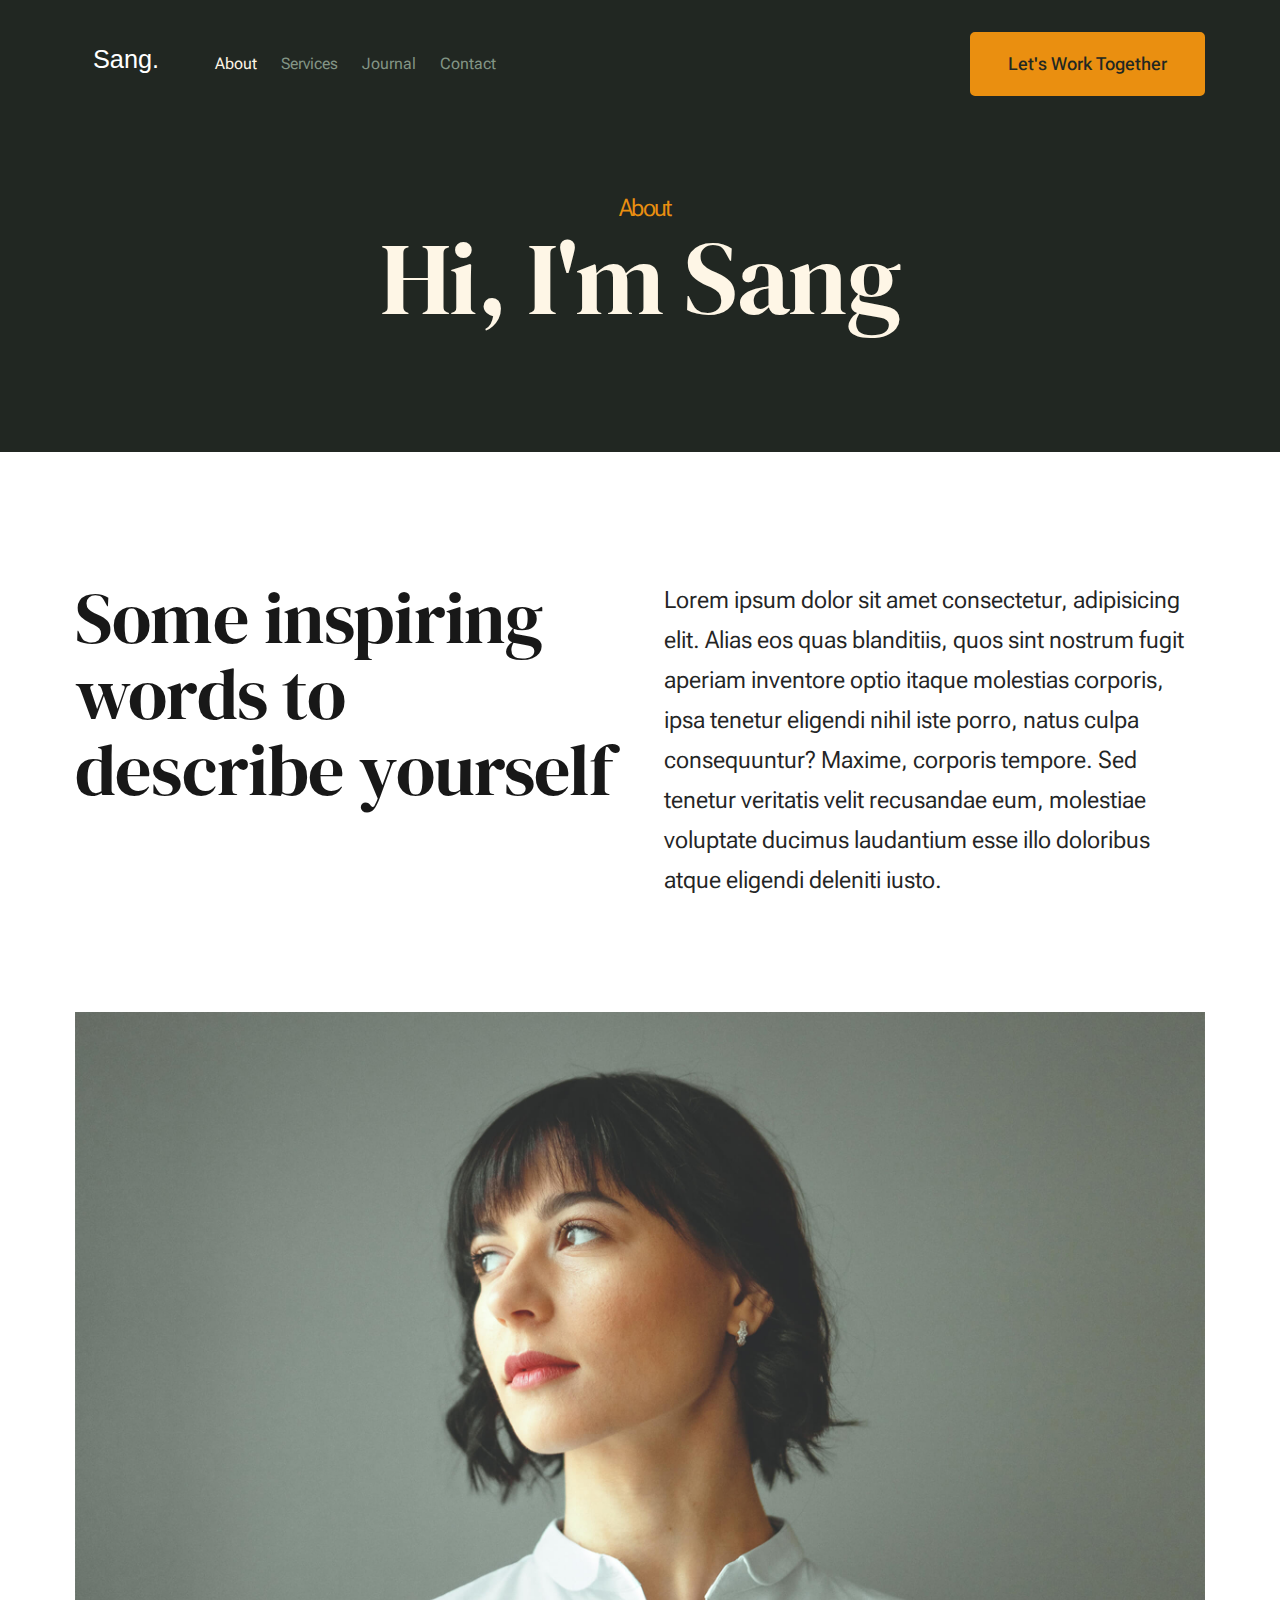
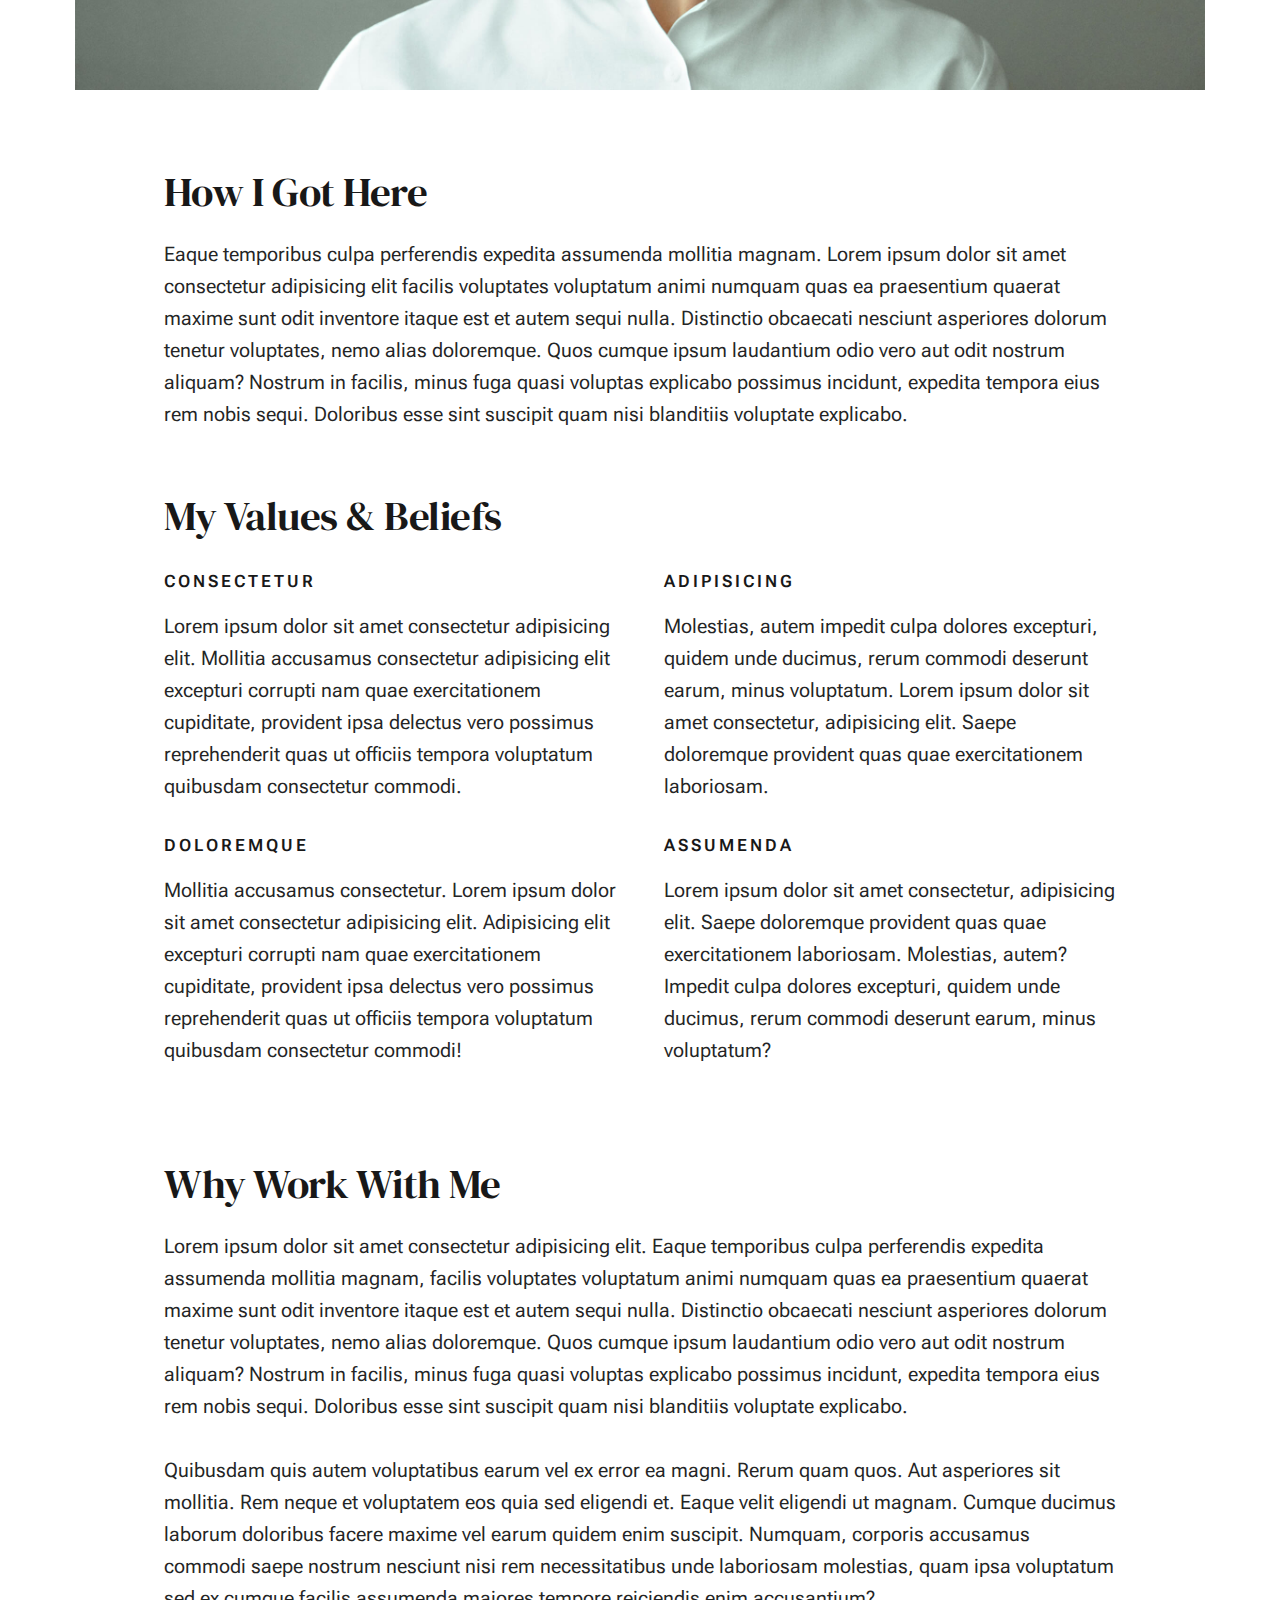
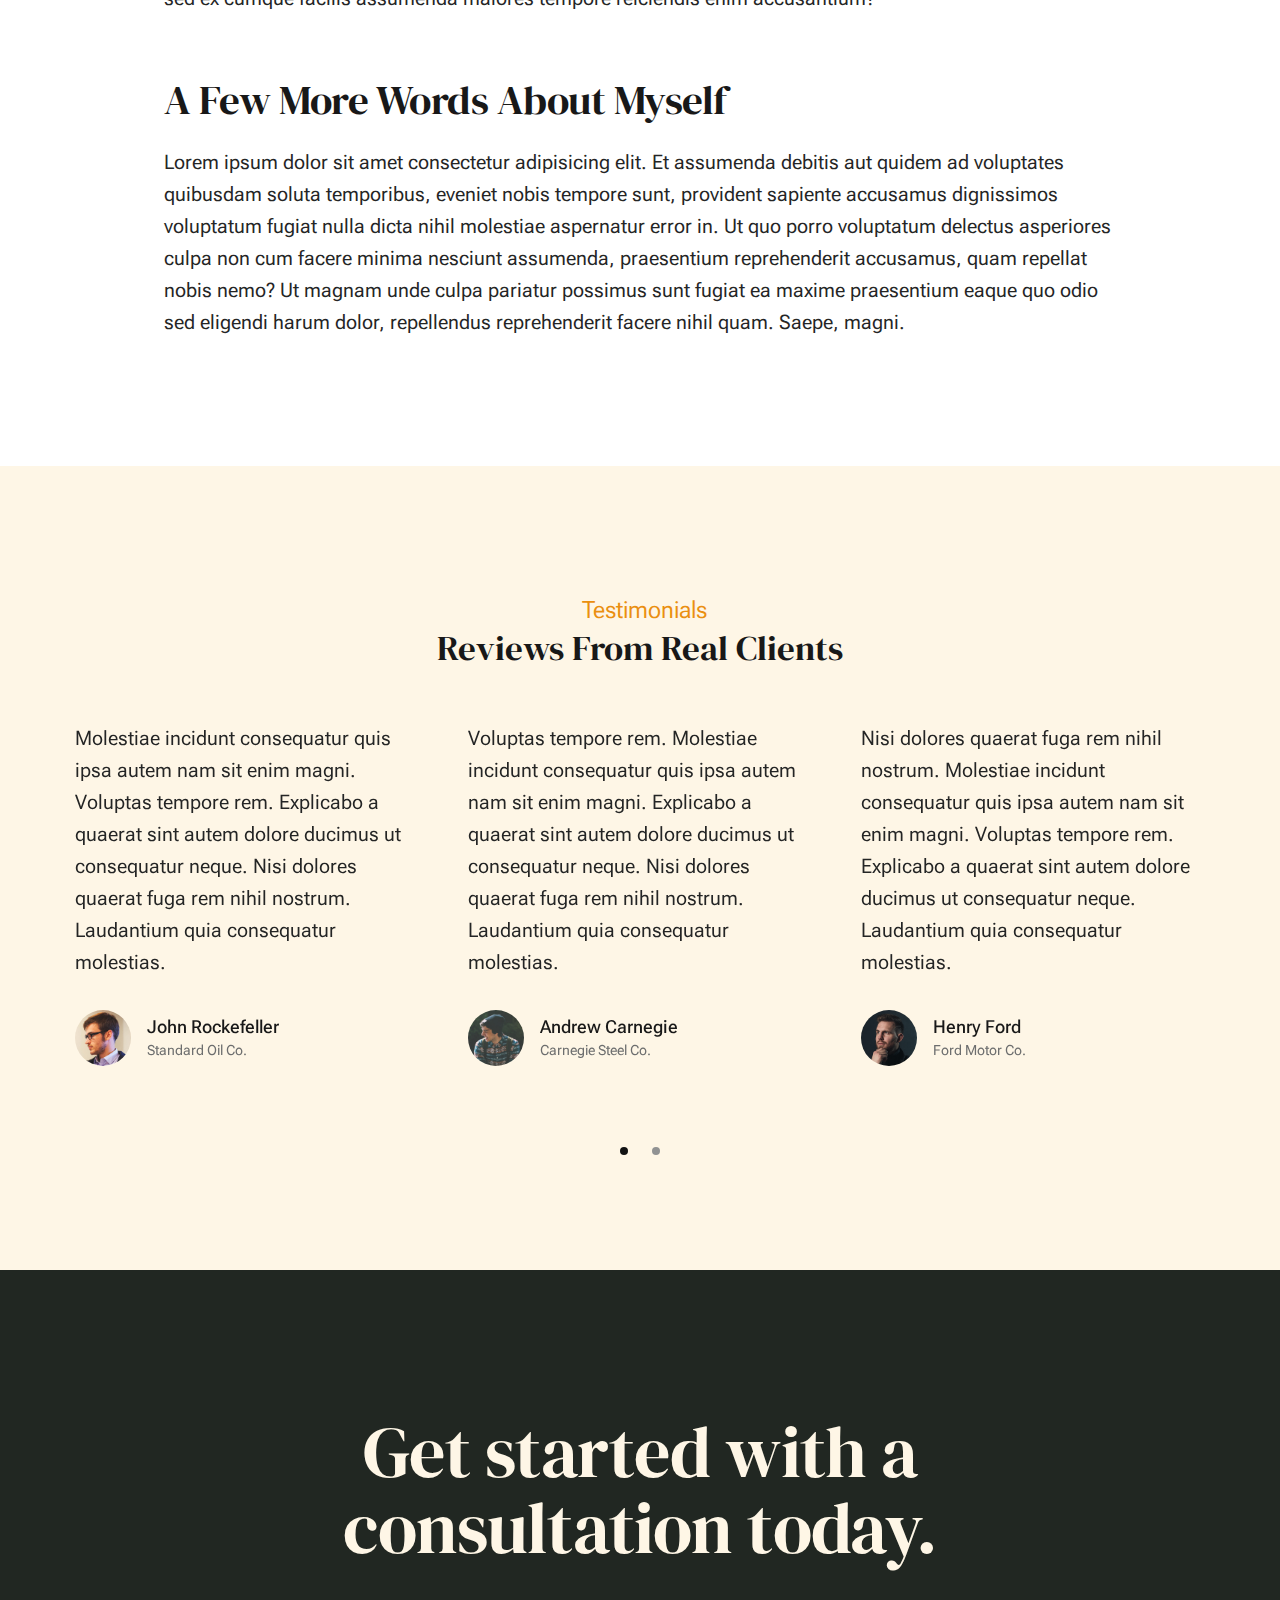
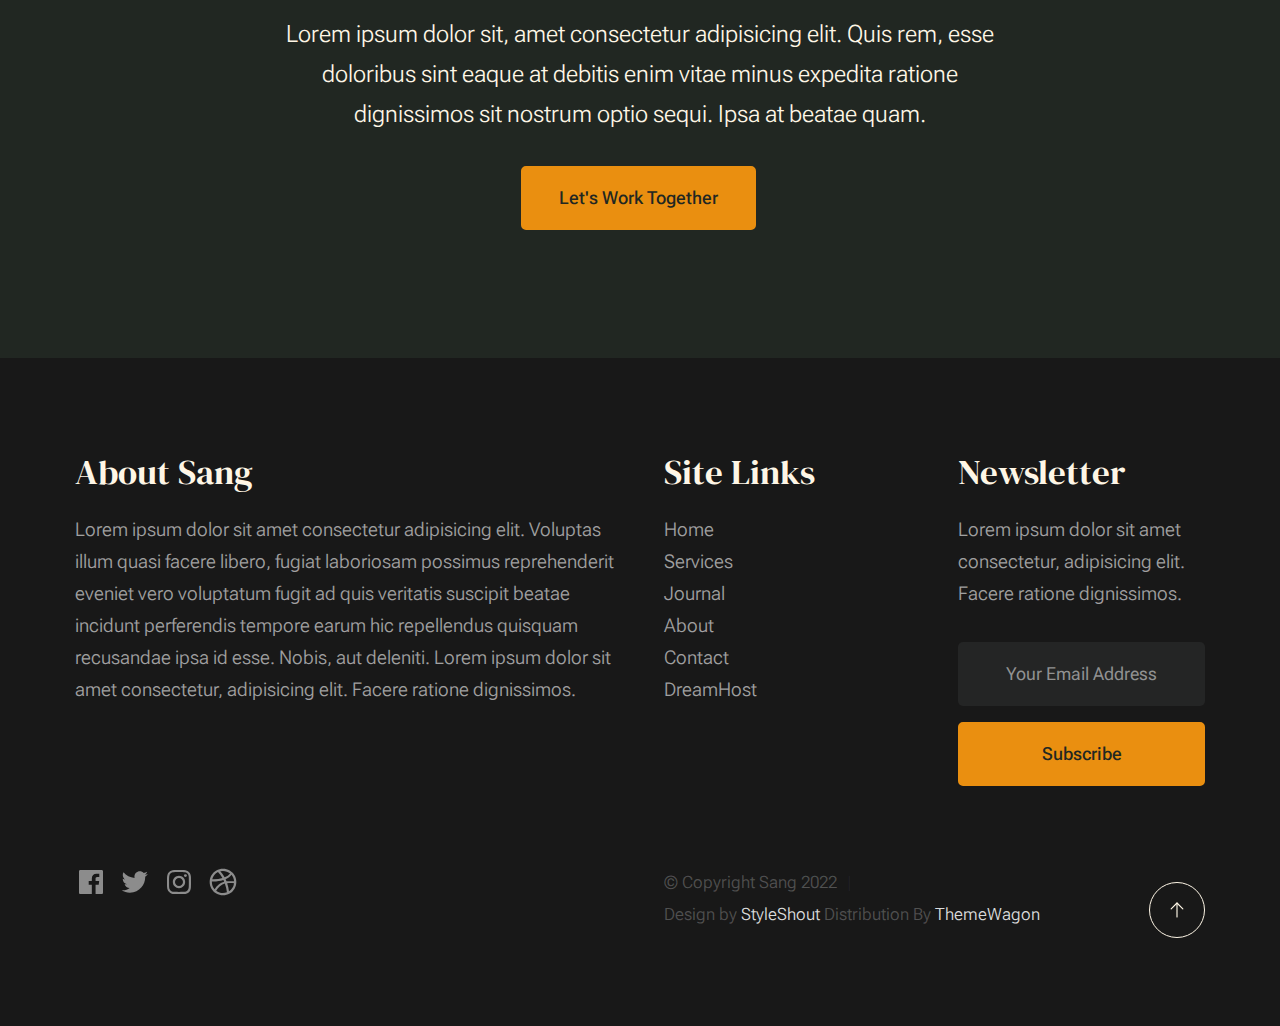
==== about.html @ 1070740a "Initial Commit for the contents" ====
<!DOCTYPE html>
<html lang="en" class="no-js" >
<head>

    <!--- basic page needs
    ================================================== -->
    <meta charset="utf-8">
    <meta name="viewport" content="width=device-width, initial-scale=1">
    <title>About - Sang</title>

    <script>
        document.documentElement.classList.remove('no-js');
        document.documentElement.classList.add('js');
    </script>

    <!-- CSS
    ================================================== -->
    <link rel="stylesheet" href="css/vendor.css">
    <link rel="stylesheet" href="css/styles.css">

    <!-- favicons
    ================================================== -->
    <link rel="apple-touch-icon" sizes="180x180" href="apple-touch-icon.png">
    <link rel="icon" type="image/png" sizes="32x32" href="favicon-32x32.png">
    <link rel="icon" type="image/png" sizes="16x16" href="favicon-16x16.png">
    <link rel="manifest" href="site.webmanifest">

</head>


<body id="top">


    <!-- preloader
    ================================================== -->
    <div id="preloader">
        <div id="loader" class="dots-fade">
            <div></div>
            <div></div>
            <div></div>
        </div>
    </div>


    <!-- page wrap
    ================================================== -->
    <div id="page" class="s-pagewrap">


        <!-- # site header 
        ================================================== -->
        <header class="s-header">

            <div class="row s-header__inner width-sixteen-col">

                <div class="s-header__block">
                    <div class="s-header__logo">
                        <a class="logo" href="index.html">
                            <img src="images/logo.svg" alt="Homepage">
                        </a>
                    </div>

                    <a class="s-header__menu-toggle" href="#0"><span>Menu</span></a>
                </div> <!-- end s-header__block -->

                <nav class="s-header__nav">
    
                    <ul class="s-header__menu-links">
                        <li class="current"><a href="about.html">About</a></li>
                        <li><a href="services.html">Services</a></li>
                        <li><a href="blog.html">Journal</a></li>
                        <li><a href="contact.html">Contact</a></li>
                    </ul> <!-- s-header__menu-links -->

                    <div class="s-header__contact">
                        <a href="contact.html" class="btn btn--primary s-header__contact-btn">Let's Work Together</a>                        
                    </div> <!-- s-header__contact -->
    
                </nav> <!-- end s-header__nav -->

            </div> <!-- end s-header__inner -->

        </header> <!-- end s-header -->


        <!-- # site main content
        ================================================== -->
        <section id="content" class="s-content">

               <section class="s-pageheader pageheader">
                    <div class="row">
                        <div class="column xl-12">
                            <h1 class="page-title">
                                <span class="page-title__small-type text-pretitle">About</span>
                                Hi, I'm Sang
                            </h1>
                            
                        </div>
                    </div>
               </section> <!-- end pageheader --> 

               <section class="s-pagecontent pagecontent">

                    <div class="row pageintro">
                        <div class="column xl-6 lg-12">
                            <h2 class="text-display-title">Some inspiring words to describe yourself</h2>
                        </div>
                        <div class="column xl-6 lg-12 u-flexitem-x-right">
                            <p class="lead">
                            Lorem ipsum dolor sit amet consectetur, adipisicing elit. Alias eos quas blanditiis, quos sint nostrum fugit aperiam 
                            inventore optio itaque molestias corporis, ipsa tenetur eligendi nihil iste porro, natus culpa consequuntur? Maxime, 
                            corporis tempore. Sed tenetur veritatis velit recusandae eum, molestiae voluptate ducimus laudantium esse illo 
                            doloribus atque eligendi deleniti iusto. 
                            </p>
                        </div>                       
                    </div> <!-- end pageintro -->   
                    
                    <div class="row pagemedia">
                        <d class="column xl-12">
                            <figure class="page-media">                                
                                <img src="images/thumbs/about/about-1200.jpg" 
                                     srcset="images/thumbs/about/about-2400.jpg 2400w, 
                                             images/thumbs/about/about-1200.jpg 1200w, 
                                             images/thumbs/about/about-600.jpg 600w" sizes="(max-width: 2400px) 100vw, 2400px" alt="">
                            </figure>
                        </d>
                    </div> <!-- end pagemedia -->

                    <div class="row width-narrower pagemain">
                        <div class="column xl-12"> 

                            <h2>How I Got Here</h2>
                            <p>
                            Eaque temporibus culpa perferendis expedita assumenda mollitia magnam. Lorem ipsum dolor sit amet consectetur adipisicing elit
                            facilis voluptates voluptatum animi numquam quas ea praesentium quaerat maxime sunt odit inventore itaque est et autem sequi nulla. 
                            Distinctio obcaecati nesciunt asperiores dolorum tenetur voluptates, nemo alias doloremque. Quos cumque ipsum laudantium odio vero 
                            aut odit nostrum aliquam? Nostrum in facilis, minus fuga quasi voluptas explicabo possimus incidunt, expedita tempora eius rem nobis sequi. 
                            Doloribus esse sint suscipit quam nisi blanditiis voluptate explicabo.
                            </p>

                            <h2 class="u-add-bottom">My Values & Beliefs</h2>

                            <div class="grid-list-items list-items">
                                <div class="grid-list-items__item list-items__item u-remove-bottom">
                                    <div class="list-items__item-header">
                                        <h6 class="list-items__item-small-title">Consectetur</h6>
                                    </div>
                                    <p>
                                    Lorem ipsum dolor sit amet consectetur adipisicing elit. Mollitia accusamus consectetur adipisicing elit excepturi corrupti 
                                    nam quae exercitationem cupiditate, provident ipsa delectus vero possimus reprehenderit quas ut officiis tempora voluptatum 
                                    quibusdam consectetur commodi.
                                    </p>
                                </div>
                                <div class="grid-list-items__item list-items__item u-remove-bottom">
                                    <div class="list-items__item-header">
                                        <h6 class="list-items__item-small-title">Adipisicing</h6>
                                    </div>
                                    <p> 
                                    Molestias, autem impedit culpa dolores excepturi, quidem unde ducimus, rerum commodi deserunt earum, minus voluptatum.
                                    Lorem ipsum dolor sit amet consectetur, adipisicing elit. Saepe doloremque provident quas quae exercitationem laboriosam.
                                    </p>
                                </div>
                                <div class="grid-list-items__item list-items__item u-remove-bottom">
                                    <div class="list-items__item-header">
                                        <h6 class="list-items__item-small-title">Doloremque</h6>
                                    </div>
                                    <p>
                                    Mollitia accusamus consectetur. Lorem ipsum dolor sit amet consectetur adipisicing elit. Adipisicing elit excepturi corrupti 
                                    nam quae exercitationem cupiditate, provident ipsa delectus vero possimus reprehenderit quas ut officiis tempora voluptatum 
                                    quibusdam consectetur commodi!
                                    </p>
                                </div>
                                <div class="grid-list-items__item list-items__item u-remove-bottom">
                                    <div class="list-items__item-header">
                                        <h6 class="list-items__item-small-title">Assumenda</h6>
                                    </div>
                                    <p>
                                    Lorem ipsum dolor sit amet consectetur, adipisicing elit. Saepe doloremque provident quas quae exercitationem laboriosam. 
                                    Molestias, autem? Impedit culpa dolores excepturi, quidem unde ducimus, rerum commodi deserunt earum, minus voluptatum?
                                    </p>
                                </div>
                            </div> <!--grid-list-items -->

                            <h2>Why Work With Me</h2>
                            <p>
                            Lorem ipsum dolor sit amet consectetur adipisicing elit. Eaque temporibus culpa perferendis expedita assumenda mollitia magnam, 
                            facilis voluptates voluptatum animi numquam quas ea praesentium quaerat maxime sunt odit inventore itaque est et autem sequi nulla. 
                            Distinctio obcaecati nesciunt asperiores dolorum tenetur voluptates, nemo alias doloremque. Quos cumque ipsum laudantium odio vero aut 
                            odit nostrum aliquam? Nostrum in facilis, minus fuga quasi voluptas explicabo possimus incidunt, expedita tempora eius rem nobis sequi. 
                            Doloribus esse sint suscipit quam nisi blanditiis voluptate explicabo.
                            </p>

                            <p>
                            Quibusdam quis autem voluptatibus earum vel ex error ea magni. Rerum quam quos. Aut asperiores sit mollitia. Rem neque et voluptatem 
                            eos quia sed eligendi et. Eaque velit eligendi ut magnam. Cumque ducimus laborum doloribus facere maxime vel earum quidem enim suscipit. 
                            Numquam, corporis accusamus commodi saepe nostrum nesciunt nisi rem necessitatibus unde laboriosam molestias, quam ipsa voluptatum sed 
                            ex cumque facilis assumenda maiores tempore reiciendis enim accusantium?
                            </p>                   

                            <h2>A Few More Words About Myself</h2>
                            <p>
                            Lorem ipsum dolor sit amet consectetur adipisicing elit. Et assumenda debitis aut quidem ad voluptates quibusdam soluta temporibus, 
                            eveniet nobis tempore sunt, provident sapiente accusamus dignissimos voluptatum fugiat nulla dicta nihil molestiae aspernatur error in. 
                            Ut quo porro voluptatum delectus asperiores culpa non cum facere minima nesciunt assumenda, praesentium reprehenderit accusamus, quam 
                            repellat nobis nemo? Ut magnam unde culpa pariatur possimus sunt fugiat ea maxime praesentium eaque quo odio sed eligendi harum dolor, 
                            repellendus reprehenderit facere nihil quam. Saepe, magni.
                            </p>

                        </div> <!-- end grid-block-->
                    </div> <!-- end pagemain -->

               </section> <!-- pagecontent -->

               <section class="s-testimonials">

                    <div class="s-testimonials__header row row-x-center text-center">
                        <div class="column xl-8 lg-12">
        
                            <p class="text-pretitle">
                            Testimonials
                            </p>
                            <h3>
                            Reviews From Real Clients
                            </h3>                        
        
                        </div>
                    </div> <!--end s-testimonials__header -->

                    <div class="row s-testimonials__content">
                        <div class="column xl-12 testimonials">

                            <div class="swiper-container testimonials__slider page-slider">

                                <div class="swiper-wrapper">
                                    <div class="testimonials__slide swiper-slide">
                                        <p>
                                        Molestiae incidunt consequatur quis ipsa autem nam sit enim magni. Voluptas tempore rem. 
                                        Explicabo a quaerat sint autem dolore ducimus ut consequatur neque. Nisi dolores quaerat fuga rem nihil nostrum.
                                        Laudantium quia consequatur molestias.
                                        </p>
                                        <div class="testimonials__author">
                                            <img src="images/avatars/user-01.jpg" alt="Author image" class="testimonials__avatar">
                                            <cite class="testimonials__cite">
                                                <strong>John Rockefeller</strong>
                                                <span>Standard Oil Co.</span>
                                            </cite>
                                        </div>
                                    </div>
                                    <div class="testimonials__slide swiper-slide">
                                        <p>
                                        Voluptas tempore rem. Molestiae incidunt consequatur quis ipsa autem nam sit enim magni. 
                                        Explicabo a quaerat sint autem dolore ducimus ut consequatur neque. Nisi dolores quaerat fuga rem nihil nostrum.
                                        Laudantium quia consequatur molestias.
                                        </p>
                                        <div class="testimonials__author">
                                            <img src="images/avatars/user-04.jpg" alt="Author image" class="testimonials__avatar">
                                            <cite class="testimonials__cite">
                                                <strong>Andrew Carnegie</strong>
                                                <span>Carnegie Steel Co.</span>
                                            </cite>
                                        </div>
                                    </div>
                                    <div class="testimonials__slide swiper-slide">
                                        <p>
                                        Nisi dolores quaerat fuga rem nihil nostrum. Molestiae incidunt consequatur quis ipsa autem nam sit enim magni. 
                                        Voluptas tempore rem. Explicabo a quaerat sint autem dolore ducimus ut consequatur neque. 
                                        Laudantium quia consequatur molestias.
                                        </p>
                                        <div class="testimonials__author">
                                            <img src="images/avatars/user-06.jpg" alt="Author image" class="testimonials__avatar">
                                            <cite class="testimonials__cite">
                                                <strong>Henry Ford</strong>
                                                <span>Ford Motor Co.</span>
                                            </cite>
                                        </div>
                                    </div>
                                    <div class="testimonials__slide swiper-slide">
                                        <p>
                                        Molestiae incidunt consequatur quis ipsa autem nam sit enim magni. Voluptas tempore rem. 
                                        Explicabo a quaerat sint autem dolore ducimus ut consequatur neque. Nisi dolores quaerat fuga rem nihil nostrum.
                                        Laudantium quia consequatur molestias.
                                        </p>
                                        <div class="testimonials__author">
                                            <img src="images/avatars/user-02.jpg" alt="Author image" class="testimonials__avatar">
                                            <cite class="testimonials__cite">
                                                <strong>John Morgan</strong>
                                                <span>JP Morgan & Co.</span>
                                            </cite>
                                        </div>
                                    </div> 
                                </div> <!-- end swiper-wrapper --> 

                                <div class="swiper-pagination"></div>

                            </div> <!--end testimonials__slider --> 

                        </div> <!-- testimonials -->
                    </div> <!--end s-testimonials__content -->

               </section> <!-- end s-testimonials -->

        </section> <!-- s-content-->

        <!-- # cta
        ================================================== -->
        <section id="cta" class="s-cta">

            <div class="row row-x-center text-center">
                <div class="column xl-8 lg-12">

                    <div class="s-cta__content">
                        <h2 class="text-display-title">
                        Get started with a consultation today.
                        </h2>
                        <p class="lead">
                        Lorem ipsum dolor sit, amet consectetur adipisicing elit. Quis rem, esse doloribus sint eaque at debitis enim vitae minus expedita ratione dignissimos sit nostrum optio sequi. Ipsa at beatae quam.
                        </p>
                        <a href="contact.html" class="btn btn--primary">Let's Work Together</a>
                    </div>

                </div>
            </div>

        </section> <!-- end s-cta -->


        <!-- # footer 
        ================================================== -->
        <footer class="s-footer">
            <div class="row s-footer__content">
                <div class="column xl-6 lg-6 md-12 s-footer__block s-footer__about">                    
                    <h3>About Sang</h3>
                    <p>
                    Lorem ipsum dolor sit amet consectetur adipisicing elit. Voluptas illum quasi facere libero, 
                    fugiat laboriosam possimus reprehenderit eveniet vero voluptatum fugit ad quis veritatis suscipit beatae 
                    incidunt perferendis tempore earum hic repellendus quisquam recusandae ipsa id esse. Nobis, aut deleniti.
                    Lorem ipsum dolor sit amet consectetur, adipisicing elit. Facere ratione dignissimos.
                    </p>               
                </div>                
                <div class="column xl-3 lg-6 md-12 s-footer__block s-footer__site-links">
                    <h3>Site Links</h3>
                    <ul class="link-list">
                        <li><a href="index.html">Home</a></li>
                        <li><a href="services.html">Services</a></li>
                        <li><a href="blog.html">Journal</a></li>
                        <li><a href="about.html">About</a></li>
                        <li><a href="contact.html">Contact</a></li>
                        <li><a href="https://www.dreamhost.com/r.cgi?287326">DreamHost</a></li>
                    </ul>
                </div>
                <div class="column xl-3 lg-6 md-12 tab-12 s-footer__block s-footer__newsletter">
                    <h3>Newsletter</h3>

                    <p>
                    Lorem ipsum dolor sit amet consectetur, adipisicing elit. Facere ratione dignissimos.
                    </p>

                    <div class="subscribe-form">
                        <form id="mc-form" class="mc-form">
                            <input type="email" name="EMAIL" id="mce-EMAIL" class="u-fullwidth text-center" placeholder="Your Email Address" title="The domain portion of the email address is invalid (the portion after the @)." pattern="^([^\x00-\x20\x22\x28\x29\x2c\x2e\x3a-\x3c\x3e\x40\x5b-\x5d\x7f-\xff]+|\x22([^\x0d\x22\x5c\x80-\xff]|\x5c[\x00-\x7f])*\x22)(\x2e([^\x00-\x20\x22\x28\x29\x2c\x2e\x3a-\x3c\x3e\x40\x5b-\x5d\x7f-\xff]+|\x22([^\x0d\x22\x5c\x80-\xff]|\x5c[\x00-\x7f])*\x22))*\x40([^\x00-\x20\x22\x28\x29\x2c\x2e\x3a-\x3c\x3e\x40\x5b-\x5d\x7f-\xff]+|\x5b([^\x0d\x5b-\x5d\x80-\xff]|\x5c[\x00-\x7f])*\x5d)(\x2e([^\x00-\x20\x22\x28\x29\x2c\x2e\x3a-\x3c\x3e\x40\x5b-\x5d\x7f-\xff]+|\x5b([^\x0d\x5b-\x5d\x80-\xff]|\x5c[\x00-\x7f])*\x5d))*(\.\w{2,})+$" required>
                            <input type="submit" name="subscribe" value="Subscribe" class="btn btn--primary btn--small u-fullwidth">
                            <!-- <div style="position: absolute; left: -5000px;" aria-hidden="true"><input type="text" name="b_cdb7b577e41181934ed6a6a44_9a91cfe7b3" tabindex="-1" value=""></div> -->
                            <div class="mc-status"></div>
                        </form>
                    </div>
                </div>
            </div>    
            
            <div class="row s-footer__bottom">
                <div class="column xl-6 lg-12">
                    <ul class="s-footer__social social-list">
                        <li>
                            <a href="#0">
                                <svg xmlns="http://www.w3.org/2000/svg" width="24" height="24" viewBox="0 0 24 24" style="fill:rgba(0, 0, 0, 1);transform:;-ms-filter:"><path d="M20,3H4C3.447,3,3,3.448,3,4v16c0,0.552,0.447,1,1,1h8.615v-6.96h-2.338v-2.725h2.338v-2c0-2.325,1.42-3.592,3.5-3.592 c0.699-0.002,1.399,0.034,2.095,0.107v2.42h-1.435c-1.128,0-1.348,0.538-1.348,1.325v1.735h2.697l-0.35,2.725h-2.348V21H20 c0.553,0,1-0.448,1-1V4C21,3.448,20.553,3,20,3z"></path></svg>
                                <span class="u-screen-reader-text">Facebook</span>
                            </a>
                        </li>
                        <li>
                            <a href="#0">
                                <svg xmlns="http://www.w3.org/2000/svg" width="24" height="24" viewBox="0 0 24 24" style="fill:rgba(0, 0, 0, 1);transform:;-ms-filter:"><path d="M19.633,7.997c0.013,0.175,0.013,0.349,0.013,0.523c0,5.325-4.053,11.461-11.46,11.461c-2.282,0-4.402-0.661-6.186-1.809 c0.324,0.037,0.636,0.05,0.973,0.05c1.883,0,3.616-0.636,5.001-1.721c-1.771-0.037-3.255-1.197-3.767-2.793 c0.249,0.037,0.499,0.062,0.761,0.062c0.361,0,0.724-0.05,1.061-0.137c-1.847-0.374-3.23-1.995-3.23-3.953v-0.05 c0.537,0.299,1.16,0.486,1.82,0.511C3.534,9.419,2.823,8.184,2.823,6.787c0-0.748,0.199-1.434,0.548-2.032 c1.983,2.443,4.964,4.04,8.306,4.215c-0.062-0.3-0.1-0.611-0.1-0.923c0-2.22,1.796-4.028,4.028-4.028 c1.16,0,2.207,0.486,2.943,1.272c0.91-0.175,1.782-0.512,2.556-0.973c-0.299,0.935-0.936,1.721-1.771,2.22 c0.811-0.088,1.597-0.312,2.319-0.624C21.104,6.712,20.419,7.423,19.633,7.997z"></path></svg>
                                <span class="u-screen-reader-text">Twitter</span>
                            </a>
                        </li>
                        <li>
                            <a href="#0">
                                <svg xmlns="http://www.w3.org/2000/svg" width="24" height="24" viewBox="0 0 24 24" style="fill:rgba(0, 0, 0, 1);transform:;-ms-filter:"><path d="M11.999,7.377c-2.554,0-4.623,2.07-4.623,4.623c0,2.554,2.069,4.624,4.623,4.624c2.552,0,4.623-2.07,4.623-4.624 C16.622,9.447,14.551,7.377,11.999,7.377L11.999,7.377z M11.999,15.004c-1.659,0-3.004-1.345-3.004-3.003 c0-1.659,1.345-3.003,3.004-3.003s3.002,1.344,3.002,3.003C15.001,13.659,13.658,15.004,11.999,15.004L11.999,15.004z"></path><circle cx="16.806" cy="7.207" r="1.078"></circle><path d="M20.533,6.111c-0.469-1.209-1.424-2.165-2.633-2.632c-0.699-0.263-1.438-0.404-2.186-0.42 c-0.963-0.042-1.268-0.054-3.71-0.054s-2.755,0-3.71,0.054C7.548,3.074,6.809,3.215,6.11,3.479C4.9,3.946,3.945,4.902,3.477,6.111 c-0.263,0.7-0.404,1.438-0.419,2.186c-0.043,0.962-0.056,1.267-0.056,3.71c0,2.442,0,2.753,0.056,3.71 c0.015,0.748,0.156,1.486,0.419,2.187c0.469,1.208,1.424,2.164,2.634,2.632c0.696,0.272,1.435,0.426,2.185,0.45 c0.963,0.042,1.268,0.055,3.71,0.055s2.755,0,3.71-0.055c0.747-0.015,1.486-0.157,2.186-0.419c1.209-0.469,2.164-1.424,2.633-2.633 c0.263-0.7,0.404-1.438,0.419-2.186c0.043-0.962,0.056-1.267,0.056-3.71s0-2.753-0.056-3.71C20.941,7.57,20.801,6.819,20.533,6.111z M19.315,15.643c-0.007,0.576-0.111,1.147-0.311,1.688c-0.305,0.787-0.926,1.409-1.712,1.711c-0.535,0.199-1.099,0.303-1.67,0.311 c-0.95,0.044-1.218,0.055-3.654,0.055c-2.438,0-2.687,0-3.655-0.055c-0.569-0.007-1.135-0.112-1.669-0.311 c-0.789-0.301-1.414-0.923-1.719-1.711c-0.196-0.534-0.302-1.099-0.311-1.669c-0.043-0.95-0.053-1.218-0.053-3.654 c0-2.437,0-2.686,0.053-3.655c0.007-0.576,0.111-1.146,0.311-1.687c0.305-0.789,0.93-1.41,1.719-1.712 c0.534-0.198,1.1-0.303,1.669-0.311c0.951-0.043,1.218-0.055,3.655-0.055c2.437,0,2.687,0,3.654,0.055 c0.571,0.007,1.135,0.112,1.67,0.311c0.786,0.303,1.407,0.925,1.712,1.712c0.196,0.534,0.302,1.099,0.311,1.669 c0.043,0.951,0.054,1.218,0.054,3.655c0,2.436,0,2.698-0.043,3.654H19.315z"></path></svg>
                                <span class="u-screen-reader-text">Instagram</span>
                            </a>
                        </li>
                        <li>
                            <a href="#0">
                                <svg xmlns="http://www.w3.org/2000/svg" width="24" height="24" viewBox="0 0 24 24" style="fill: rgba(0, 0, 0, 1);transform: ;msFilter:;"><path d="M20.66 6.98a9.932 9.932 0 0 0-3.641-3.64C15.486 2.447 13.813 2 12 2s-3.486.447-5.02 1.34c-1.533.893-2.747 2.107-3.64 3.64S2 10.187 2 12s.446 3.487 1.34 5.02a9.924 9.924 0 0 0 3.641 3.64C8.514 21.553 10.187 22 12 22s3.486-.447 5.02-1.34a9.932 9.932 0 0 0 3.641-3.64C21.554 15.487 22 13.813 22 12s-.446-3.487-1.34-5.02zM12 3.66c2 0 3.772.64 5.32 1.919-.92 1.174-2.286 2.14-4.1 2.9-1.002-1.813-2.088-3.327-3.261-4.54A7.715 7.715 0 0 1 12 3.66zM5.51 6.8a8.116 8.116 0 0 1 2.711-2.22c1.212 1.201 2.325 2.7 3.34 4.5-2 .6-4.114.9-6.341.9-.573 0-1.006-.013-1.3-.04A8.549 8.549 0 0 1 5.51 6.8zM3.66 12c0-.054.003-.12.01-.2.007-.08.01-.146.01-.2.254.014.641.02 1.161.02 2.666 0 5.146-.367 7.439-1.1.187.373.381.793.58 1.26-1.32.293-2.674 1.006-4.061 2.14S6.4 16.247 5.76 17.5c-1.4-1.587-2.1-3.42-2.1-5.5zM12 20.34c-1.894 0-3.594-.587-5.101-1.759.601-1.187 1.524-2.322 2.771-3.401 1.246-1.08 2.483-1.753 3.71-2.02a29.441 29.441 0 0 1 1.56 6.62 8.166 8.166 0 0 1-2.94.56zm7.08-3.96a8.351 8.351 0 0 1-2.58 2.621c-.24-2.08-.7-4.107-1.379-6.081.932-.066 1.765-.1 2.5-.1.799 0 1.686.034 2.659.1a8.098 8.098 0 0 1-1.2 3.46zm-1.24-5c-1.16 0-2.233.047-3.22.14a27.053 27.053 0 0 0-.68-1.62c2.066-.906 3.532-2.006 4.399-3.3 1.2 1.414 1.854 3.027 1.96 4.84-.812-.04-1.632-.06-2.459-.06z"></path></svg>
                                <span class="u-screen-reader-text">Dribbble</span>
                            </a>
                        </li>
                    </ul> <!-- end s-footer__social -->
                </div>
                <div class="column xl-6 lg-12">
                    <p class="ss-copyright">
                        <span>© Copyright Sang 2022</span> 
                        <span>Design by <a href="https://www.styleshout.com/">StyleShout</a> Distribution By <a href="https://themewagon.com">ThemeWagon</a></span>
                    </p>
                </div>

                <div class="ss-go-top">
                    <a class="smoothscroll" title="Back to Top" href="#top">
                        <svg xmlns="http://www.w3.org/2000/svg" viewBox="0 0 24 24" width="36" height="36" fill="none" stroke="#ffffff" stroke-width="1" stroke-linecap="round" stroke-linejoin="round">&lt;!--!  Atomicons Free 1.00 by @atisalab License - https://atomicons.com/license/ (Icons: CC BY 4.0) Copyright 2021 Atomicons --&gt;<polyline points="17 11 12 6 7 11"></polyline><line x1="12" y1="18" x2="12" y2="6"></line></svg>
                    </a>
                </div> <!-- end ss-go-top -->
            </div>
            
        </footer> <!-- end s-footer -->

    </div> <!-- end page-wrap -->

    <!-- Java Script
    ================================================== -->
    <script src="js/plugins.js"></script>
    <script src="js/main.js"></script>

</body>
</html>
---- css/vendor.css ----
/* ===================================================================
 * Sang Third-party Stylesheets
 * Template Ver. 1.0.0
 * 12-13-2022
 * -------------------------------------------------------------------
 *
 * TOC:
 * # PrismJS
 * # Swiper
 *
 * ------------------------------------------------------------------- */


/* ===================================================================
 * # PrismJS 1.20.0
 *   https://prismjs.com/download.html#themes=prism-okaidia&languages=markup+css+clike+javascript+markup-templating+php 
 *   
 *   okaidia theme for JavaScript, CSS and HTML
 *   Loosely based on Monokai textmate theme by http://www.monokai.nl/
 *   @author ocodia
 * ------------------------------------------------------------------- */
code[class*=language-],
pre[class*=language-] {
  color          : #f8f8f2;
  background     : none;
  text-shadow    : 0 1px rgba(0, 0, 0, 0.3);
  font-family    : var(--font-mono);
  font-size      : calc(var(--text-size) * 0.9444);
  text-align     : left;
  white-space    : pre;
  word-spacing   : normal;
  word-break     : normal;
  word-wrap      : normal;
  line-height    : var(--vspace-1);
  -moz-tab-size  : 4;
  -o-tab-size    : 4;
  tab-size       : 4;
  -webkit-hyphens: none;
  -ms-hyphens    : none;
  hyphens        : none;
}

/* Code blocks */
pre[class*=language-] {
  padding : var(--vspace-0_5) 0 var(--vspace-1);
  margin  : var(--vspace-1) 0;
  overflow: auto;
}

:not(pre)>code[class*=language-],
pre[class*=language-] {
  background: #272822;
}

/* Inline code */
:not(pre)>code[class*=language-] {
  padding    : 0.1em;
  white-space: normal;
}

.token.comment,
.token.prolog,
.token.doctype,
.token.cdata {
  color: slategray;
}

.token.punctuation {
  color: #f8f8f2;
}

.token.namespace {
  opacity: 0.7;
}

.token.property,
.token.tag,
.token.constant,
.token.symbol,
.token.deleted {
  color: #f92672;
}

.token.boolean,
.token.number {
  color: #ae81ff;
}

.token.selector,
.token.attr-name,
.token.string,
.token.char,
.token.builtin,
.token.inserted {
  color: #a6e22e;
}

.token.operator,
.token.entity,
.token.url,
.language-css .token.string,
.style .token.string,
.token.variable {
  color: #f8f8f2;
}

.token.atrule,
.token.attr-value,
.token.function,
.token.class-name {
  color: #e6db74;
}

.token.keyword {
  color: #66d9ef;
}

.token.regex,
.token.important {
  color: #fd971f;
}

.token.important,
.token.bold {
  font-weight: bold;
}

.token.italic {
  font-style: italic;
}

.token.entity {
  cursor: help;
}



/* ===================================================================
 * # Swiper 6.4.5
 *   Most modern mobile touch slider and framework with hardware accelerated transitions
 *   https://swiperjs.com
 *
 *   Copyright 2014-2020 Vladimir Kharlampidi
 *
 *   Released under the MIT License
 *
 *   Released on: December 18, 2020
 * ------------------------------------------------------------------- */
@font-face {
  font-family: "swiper-icons";
  src        : url("data:application/font-woff;charset=utf-8;base64, [base64]//wADZ2x5ZgAAAywAAADMAAAD2MHtryVoZWFkAAABbAAAADAAAAA2E2+eoWhoZWEAAAGcAAAAHwAAACQC9gDzaG10eAAAAigAAAAZAAAArgJkABFsb2NhAAAC0AAAAFoAAABaFQAUGG1heHAAAAG8AAAAHwAAACAAcABAbmFtZQAAA/gAAAE5AAACXvFdBwlwb3N0AAAFNAAAAGIAAACE5s74hXjaY2BkYGAAYpf5Hu/j+W2+MnAzMYDAzaX6QjD6/4//Bxj5GA8AuRwMYGkAPywL13jaY2BkYGA88P8Agx4j+/8fQDYfA1AEBWgDAIB2BOoAeNpjYGRgYNBh4GdgYgABEMnIABJzYNADCQAACWgAsQB42mNgYfzCOIGBlYGB0YcxjYGBwR1Kf2WQZGhhYGBiYGVmgAFGBiQQkOaawtDAoMBQxXjg/wEGPcYDDA4wNUA2CCgwsAAAO4EL6gAAeNpj2M0gyAACqxgGNWBkZ2D4/wMA+xkDdgAAAHjaY2BgYGaAYBkGRgYQiAHyGMF8FgYHIM3DwMHABGQrMOgyWDLEM1T9/w8UBfEMgLzE////P/5//f/V/xv+r4eaAAeMbAxwIUYmIMHEgKYAYjUcsDAwsLKxc3BycfPw8jEQA/[base64]/uznmfPFBNODM2K7MTQ45YEAZqGP81AmGGcF3iPqOop0r1SPTaTbVkfUe4HXj97wYE+yNwWYxwWu4v1ugWHgo3S1XdZEVqWM7ET0cfnLGxWfkgR42o2PvWrDMBSFj/IHLaF0zKjRgdiVMwScNRAoWUoH78Y2icB/yIY09An6AH2Bdu/UB+yxopYshQiEvnvu0dURgDt8QeC8PDw7Fpji3fEA4z/PEJ6YOB5hKh4dj3EvXhxPqH/SKUY3rJ7srZ4FZnh1PMAtPhwP6fl2PMJMPDgeQ4rY8YT6Gzao0eAEA409DuggmTnFnOcSCiEiLMgxCiTI6Cq5DZUd3Qmp10vO0LaLTd2cjN4fOumlc7lUYbSQcZFkutRG7g6JKZKy0RmdLY680CDnEJ+UMkpFFe1RN7nxdVpXrC4aTtnaurOnYercZg2YVmLN/d/gczfEimrE/fs/bOuq29Zmn8tloORaXgZgGa78yO9/cnXm2BpaGvq25Dv9S4E9+5SIc9PqupJKhYFSSl47+Qcr1mYNAAAAeNptw0cKwkAAAMDZJA8Q7OUJvkLsPfZ6zFVERPy8qHh2YER+3i/BP83vIBLLySsoKimrqKqpa2hp6+jq6RsYGhmbmJqZSy0sraxtbO3sHRydnEMU4uR6yx7JJXveP7WrDycAAAAAAAH//wACeNpjYGRgYOABYhkgZgJCZgZNBkYGLQZtIJsFLMYAAAw3ALgAeNolizEKgDAQBCchRbC2sFER0YD6qVQiBCv/H9ezGI6Z5XBAw8CBK/m5iQQVauVbXLnOrMZv2oLdKFa8Pjuru2hJzGabmOSLzNMzvutpB3N42mNgZGBg4GKQYzBhYMxJLMlj4GBgAYow/P/PAJJhLM6sSoWKfWCAAwDAjgbRAAB42mNgYGBkAIIbCZo5IPrmUn0hGA0AO8EFTQAA") format("woff");
  font-weight: 400;
  font-style : normal;
}

:root {
  --swiper-theme-color: #007aff;
}

.swiper-container {
  margin-left : auto;
  margin-right: auto;
  position    : relative;
  overflow    : hidden;
  list-style  : none;
  padding     : 0;
  /* Fix of Webkit flickering */
  z-index     : 1;
}

.swiper-container-vertical>.swiper-wrapper {
  flex-direction: column;
}

.swiper-wrapper {
  position           : relative;
  width              : 100%;
  height             : 100%;
  z-index            : 1;
  display            : flex;
  transition-property: transform;
  box-sizing         : content-box;
}

.swiper-container-android .swiper-slide,
.swiper-wrapper {
  transform: translate3d(0px, 0, 0);
}

.swiper-container-multirow>.swiper-wrapper {
  flex-wrap: wrap;
}

.swiper-container-multirow-column>.swiper-wrapper {
  flex-wrap     : wrap;
  flex-direction: column;
}

.swiper-container-free-mode>.swiper-wrapper {
  transition-timing-function: ease-out;
  margin                    : 0 auto;
}

.swiper-slide {
  flex-shrink        : 0;
  width              : 100%;
  height             : 100%;
  position           : relative;
  transition-property: transform;
}

.swiper-slide-invisible-blank {
  visibility: hidden;
}

/* Auto Height */
.swiper-container-autoheight,
.swiper-container-autoheight .swiper-slide {
  height: auto;
}

.swiper-container-autoheight .swiper-wrapper {
  align-items        : flex-start;
  transition-property: transform, height;
}

/* 3D Effects */
.swiper-container-3d {
  perspective: 1200px;
}

.swiper-container-3d .swiper-wrapper,
.swiper-container-3d .swiper-slide,
.swiper-container-3d .swiper-slide-shadow-left,
.swiper-container-3d .swiper-slide-shadow-right,
.swiper-container-3d .swiper-slide-shadow-top,
.swiper-container-3d .swiper-slide-shadow-bottom,
.swiper-container-3d .swiper-cube-shadow {
  transform-style: preserve-3d;
}

.swiper-container-3d .swiper-slide-shadow-left,
.swiper-container-3d .swiper-slide-shadow-right,
.swiper-container-3d .swiper-slide-shadow-top,
.swiper-container-3d .swiper-slide-shadow-bottom {
  position      : absolute;
  left          : 0;
  top           : 0;
  width         : 100%;
  height        : 100%;
  pointer-events: none;
  z-index       : 10;
}

.swiper-container-3d .swiper-slide-shadow-left {
  background-image: linear-gradient(to left, rgba(0, 0, 0, 0.5), rgba(0, 0, 0, 0));
}

.swiper-container-3d .swiper-slide-shadow-right {
  background-image: linear-gradient(to right, rgba(0, 0, 0, 0.5), rgba(0, 0, 0, 0));
}

.swiper-container-3d .swiper-slide-shadow-top {
  background-image: linear-gradient(to top, rgba(0, 0, 0, 0.5), rgba(0, 0, 0, 0));
}

.swiper-container-3d .swiper-slide-shadow-bottom {
  background-image: linear-gradient(to bottom, rgba(0, 0, 0, 0.5), rgba(0, 0, 0, 0));
}

/* CSS Mode */
.swiper-container-css-mode>.swiper-wrapper {
  overflow          : auto;
  scrollbar-width   : none;
  /* For Firefox */
  -ms-overflow-style: none;
  /* For Internet Explorer and Edge */
}

.swiper-container-css-mode>.swiper-wrapper::-webkit-scrollbar {
  display: none;
}

.swiper-container-css-mode>.swiper-wrapper>.swiper-slide {
  scroll-snap-align: start start;
}

.swiper-container-horizontal.swiper-container-css-mode>.swiper-wrapper {
  -ms-scroll-snap-type: x mandatory;
  scroll-snap-type    : x mandatory;
}

.swiper-container-vertical.swiper-container-css-mode>.swiper-wrapper {
  -ms-scroll-snap-type: y mandatory;
  scroll-snap-type    : y mandatory;
}

:root {
  --swiper-navigation-size   : 44px;
  /*
    --swiper-navigation-color: var(--swiper-theme-color);
    */
}

.swiper-button-prev,
.swiper-button-next {
  position       : absolute;
  top            : 50%;
  width          : calc(var(--swiper-navigation-size) / 44 * 27);
  height         : var(--swiper-navigation-size);
  margin-top     : calc(-1 * var(--swiper-navigation-size) / 2);
  z-index        : 10;
  cursor         : pointer;
  display        : flex;
  align-items    : center;
  justify-content: center;
  color          : var(--swiper-navigation-color, var(--swiper-theme-color));
}

.swiper-button-prev.swiper-button-disabled,
.swiper-button-next.swiper-button-disabled {
  opacity       : 0.35;
  cursor        : auto;
  pointer-events: none;
}

.swiper-button-prev:after,
.swiper-button-next:after {
  font-family   : swiper-icons;
  font-size     : var(--swiper-navigation-size);
  text-transform: none !important;
  letter-spacing: 0;
  text-transform: none;
  font-variant  : initial;
  line-height   : 1;
}

.swiper-button-prev,
.swiper-container-rtl .swiper-button-next {
  left : 10px;
  right: auto;
}

.swiper-button-prev:after,
.swiper-container-rtl .swiper-button-next:after {
  content: "prev";
}

.swiper-button-next,
.swiper-container-rtl .swiper-button-prev {
  right: 10px;
  left : auto;
}

.swiper-button-next:after,
.swiper-container-rtl .swiper-button-prev:after {
  content: "next";
}

.swiper-button-prev.swiper-button-white,
.swiper-button-next.swiper-button-white {
  --swiper-navigation-color: #ffffff;
}

.swiper-button-prev.swiper-button-black,
.swiper-button-next.swiper-button-black {
  --swiper-navigation-color: #000000;
}

.swiper-button-lock {
  display: none;
}

:root {
  /*
    --swiper-pagination-color: var(--swiper-theme-color);
    */
}

.swiper-pagination {
  position  : absolute;
  text-align: center;
  transition: 300ms opacity;
  transform : translate3d(0, 0, 0);
  z-index   : 10;
}

.swiper-pagination.swiper-pagination-hidden {
  opacity: 0;
}

/* Common Styles */
.swiper-pagination-fraction,
.swiper-pagination-custom,
.swiper-container-horizontal>.swiper-pagination-bullets {
  bottom: 10px;
  left  : 0;
  width : 100%;
}

/* Bullets */
.swiper-pagination-bullets-dynamic {
  overflow : hidden;
  font-size: 0;
}

.swiper-pagination-bullets-dynamic .swiper-pagination-bullet {
  transform: scale(0.33);
  position : relative;
}

.swiper-pagination-bullets-dynamic .swiper-pagination-bullet-active {
  transform: scale(1);
}

.swiper-pagination-bullets-dynamic .swiper-pagination-bullet-active-main {
  transform: scale(1);
}

.swiper-pagination-bullets-dynamic .swiper-pagination-bullet-active-prev {
  transform: scale(0.66);
}

.swiper-pagination-bullets-dynamic .swiper-pagination-bullet-active-prev-prev {
  transform: scale(0.33);
}

.swiper-pagination-bullets-dynamic .swiper-pagination-bullet-active-next {
  transform: scale(0.66);
}

.swiper-pagination-bullets-dynamic .swiper-pagination-bullet-active-next-next {
  transform: scale(0.33);
}

.swiper-pagination-bullet {
  width        : 8px;
  height       : 8px;
  display      : inline-block;
  border-radius: 100%;
  background   : #000;
  opacity      : 0.2;
}

button.swiper-pagination-bullet {
  border            : none;
  margin            : 0;
  padding           : 0;
  box-shadow        : none;
  -webkit-appearance: none;
  -moz-appearance   : none;
  appearance        : none;
}

.swiper-pagination-clickable .swiper-pagination-bullet {
  cursor: pointer;
}

.swiper-pagination-bullet-active {
  opacity   : 1;
  background: var(--swiper-pagination-color, var(--swiper-theme-color));
}

.swiper-container-vertical>.swiper-pagination-bullets {
  right    : 10px;
  top      : 50%;
  transform: translate3d(0px, -50%, 0);
}

.swiper-container-vertical>.swiper-pagination-bullets .swiper-pagination-bullet {
  margin : 6px 0;
  display: block;
}

.swiper-container-vertical>.swiper-pagination-bullets.swiper-pagination-bullets-dynamic {
  top      : 50%;
  transform: translateY(-50%);
  width    : 8px;
}

.swiper-container-vertical>.swiper-pagination-bullets.swiper-pagination-bullets-dynamic .swiper-pagination-bullet {
  display   : inline-block;
  transition: 200ms transform, 200ms top;
}

.swiper-container-horizontal>.swiper-pagination-bullets .swiper-pagination-bullet {
  margin: 0 4px;
}

.swiper-container-horizontal>.swiper-pagination-bullets.swiper-pagination-bullets-dynamic {
  left       : 50%;
  transform  : translateX(-50%);
  white-space: nowrap;
}

.swiper-container-horizontal>.swiper-pagination-bullets.swiper-pagination-bullets-dynamic .swiper-pagination-bullet {
  transition: 200ms transform, 200ms left;
}

.swiper-container-horizontal.swiper-container-rtl>.swiper-pagination-bullets-dynamic .swiper-pagination-bullet {
  transition: 200ms transform, 200ms right;
}

/* Progress */
.swiper-pagination-progressbar {
  background: rgba(0, 0, 0, 0.25);
  position  : absolute;
}

.swiper-pagination-progressbar .swiper-pagination-progressbar-fill {
  background      : var(--swiper-pagination-color, var(--swiper-theme-color));
  position        : absolute;
  left            : 0;
  top             : 0;
  width           : 100%;
  height          : 100%;
  transform       : scale(0);
  transform-origin: left top;
}

.swiper-container-rtl .swiper-pagination-progressbar .swiper-pagination-progressbar-fill {
  transform-origin: right top;
}

.swiper-container-horizontal>.swiper-pagination-progressbar,
.swiper-container-vertical>.swiper-pagination-progressbar.swiper-pagination-progressbar-opposite {
  width : 100%;
  height: 4px;
  left  : 0;
  top   : 0;
}

.swiper-container-vertical>.swiper-pagination-progressbar,
.swiper-container-horizontal>.swiper-pagination-progressbar.swiper-pagination-progressbar-opposite {
  width : 4px;
  height: 100%;
  left  : 0;
  top   : 0;
}

.swiper-pagination-white {
  --swiper-pagination-color: #ffffff;
}

.swiper-pagination-black {
  --swiper-pagination-color: #000000;
}

.swiper-pagination-lock {
  display: none;
}

/* Scrollbar */
.swiper-scrollbar {
  border-radius   : 10px;
  position        : relative;
  -ms-touch-action: none;
  background      : rgba(0, 0, 0, 0.1);
}

.swiper-container-horizontal>.swiper-scrollbar {
  position: absolute;
  left    : 1%;
  bottom  : 3px;
  z-index : 50;
  height  : 5px;
  width   : 98%;
}

.swiper-container-vertical>.swiper-scrollbar {
  position: absolute;
  right   : 3px;
  top     : 1%;
  z-index : 50;
  width   : 5px;
  height  : 98%;
}

.swiper-scrollbar-drag {
  height       : 100%;
  width        : 100%;
  position     : relative;
  background   : rgba(0, 0, 0, 0.5);
  border-radius: 10px;
  left         : 0;
  top          : 0;
}

.swiper-scrollbar-cursor-drag {
  cursor: move;
}

.swiper-scrollbar-lock {
  display: none;
}

.swiper-zoom-container {
  width          : 100%;
  height         : 100%;
  display        : flex;
  justify-content: center;
  align-items    : center;
  text-align     : center;
}

.swiper-zoom-container>img,
.swiper-zoom-container>svg,
.swiper-zoom-container>canvas {
  max-width    : 100%;
  max-height   : 100%;
  -o-object-fit: contain;
  object-fit   : contain;
}

.swiper-slide-zoomed {
  cursor: move;
}

/* Preloader */
:root {
  /*
    --swiper-preloader-color: var(--swiper-theme-color);
    */
}

.swiper-lazy-preloader {
  width            : 42px;
  height           : 42px;
  position         : absolute;
  left             : 50%;
  top              : 50%;
  margin-left      : -21px;
  margin-top       : -21px;
  z-index          : 10;
  transform-origin : 50%;
  -webkit-animation: swiper-preloader-spin 1s infinite linear;
  animation        : swiper-preloader-spin 1s infinite linear;
  box-sizing       : border-box;
  border           : 4px solid var(--swiper-preloader-color, var(--swiper-theme-color));
  border-radius    : 50%;
  border-top-color : transparent;
}

.swiper-lazy-preloader-white {
  --swiper-preloader-color: #fff;
}

.swiper-lazy-preloader-black {
  --swiper-preloader-color: #000;
}

@-webkit-keyframes swiper-preloader-spin {
  100% {
    transform: rotate(360deg);
  }
}

@keyframes swiper-preloader-spin {
  100% {
    transform: rotate(360deg);
  }
}

/* a11y */
.swiper-container .swiper-notification {
  position      : absolute;
  left          : 0;
  top           : 0;
  pointer-events: none;
  opacity       : 0;
  z-index       : -1000;
}

.swiper-container-fade.swiper-container-free-mode .swiper-slide {
  transition-timing-function: ease-out;
}

.swiper-container-fade .swiper-slide {
  pointer-events     : none;
  transition-property: opacity;
}

.swiper-container-fade .swiper-slide .swiper-slide {
  pointer-events: none;
}

.swiper-container-fade .swiper-slide-active,
.swiper-container-fade .swiper-slide-active .swiper-slide-active {
  pointer-events: auto;
}

.swiper-container-cube {
  overflow: visible;
}

.swiper-container-cube .swiper-slide {
  pointer-events             : none;
  -webkit-backface-visibility: hidden;
  backface-visibility        : hidden;
  z-index                    : 1;
  visibility                 : hidden;
  transform-origin           : 0 0;
  width                      : 100%;
  height                     : 100%;
}

.swiper-container-cube .swiper-slide .swiper-slide {
  pointer-events: none;
}

.swiper-container-cube.swiper-container-rtl .swiper-slide {
  transform-origin: 100% 0;
}

.swiper-container-cube .swiper-slide-active,
.swiper-container-cube .swiper-slide-active .swiper-slide-active {
  pointer-events: auto;
}

.swiper-container-cube .swiper-slide-active,
.swiper-container-cube .swiper-slide-next,
.swiper-container-cube .swiper-slide-prev,
.swiper-container-cube .swiper-slide-next+.swiper-slide {
  pointer-events: auto;
  visibility    : visible;
}

.swiper-container-cube .swiper-slide-shadow-top,
.swiper-container-cube .swiper-slide-shadow-bottom,
.swiper-container-cube .swiper-slide-shadow-left,
.swiper-container-cube .swiper-slide-shadow-right {
  z-index                    : 0;
  -webkit-backface-visibility: hidden;
  backface-visibility        : hidden;
}

.swiper-container-cube .swiper-cube-shadow {
  position  : absolute;
  left      : 0;
  bottom    : 0px;
  width     : 100%;
  height    : 100%;
  background: #000;
  opacity   : 0.6;
  filter    : blur(50px);
  z-index   : 0;
}

.swiper-container-flip {
  overflow: visible;
}

.swiper-container-flip .swiper-slide {
  pointer-events             : none;
  -webkit-backface-visibility: hidden;
  backface-visibility        : hidden;
  z-index                    : 1;
}

.swiper-container-flip .swiper-slide .swiper-slide {
  pointer-events: none;
}

.swiper-container-flip .swiper-slide-active,
.swiper-container-flip .swiper-slide-active .swiper-slide-active {
  pointer-events: auto;
}

.swiper-container-flip .swiper-slide-shadow-top,
.swiper-container-flip .swiper-slide-shadow-bottom,
.swiper-container-flip .swiper-slide-shadow-left,
.swiper-container-flip .swiper-slide-shadow-right {
  z-index                    : 0;
  -webkit-backface-visibility: hidden;
  backface-visibility        : hidden;
}
---- css/styles.css ----
@charset "UTF-8";
/* =================================================================== 
 * Sang Main Stylesheet
 * Template Ver. 1.0.0
 * 12-13-2022
 * ------------------------------------------------------------------
 *
 * TOC:
 * # SETTINGS
 *		## fonts
 *    	## colors
 *	  	## spacing and typescale
 *		## grid variables
 * # CSS RESET
 * # GRID
 *		## extra large devices
 *		## large devices
 *		## medium devices 
 *		## tablet devices
 *		## mobile devices
 *		## small mobile devices
 *		## additional column stackpoints 
 * # BASE SETUP
 * # UTILITY CLASSES
 * # TYPOGRAPHY 
 *		## additional typography & helper classes
 *		## lists
 *		## media 
 *		## spacing
 * # PRELOADER
 *		## page loaded
 * # FORM 
 *		## style placeholder text
 *		## change autocomplete styles in Chrome
 * # BUTTONS
 * # TABLE
 * # COMPONENTS
 *		## pagination 
 *		## alert box 
 *		## skillbars
 *		## stats tabs
 * # PROJECT-WIDE SHARED STYLES
 *		## list items
 *		## social list
 *		## blog card
 *		## testimonials
 *		## swiper overrides
 * # GRID-BASED LAYOUTS
 *		## grid block
 *		## list grid
 * # PAGE WRAP
 * # SITE HEADER
 *		## logo
 *		## main navigation
 *		## mobile menu toggle
 * # PAGEHEADER & PAGECONTENT
 * # INTRO
 *		## intro content
 *		## intro scroll down
 *		## intro transitions
 * # ABOUT
 * # EXPERTISE
 * # CLIENTS
 *		## clients list
 * # CTA
 * # JOURNAL
 * # FOOTER
 *		## newsletter
 *		## copyright
 *		## go top
 * # BLOG STYLES 
 * # PAGE STYLES 
 *		## services page
 *		## contact page
 *
 * ------------------------------------------------------------------ */


/* ===================================================================
 * # SETTINGS
 *
 *
 * ------------------------------------------------------------------- */

/* ------------------------------------------------------------------- 
 * ## fonts 
 * ------------------------------------------------------------------- */
@import url("https://fonts.googleapis.com/css2?family=DM+Serif+Display&family=Roboto+Flex:opsz,wght@8..144,300;8..144,400;8..144,500;8..144,600&display=swap");

:root {
	--font-1: "Roboto Flex", sans-serif;
	--font-2: "DM Serif Display", Serif;

  /* monospace
   */
	--font-mono: Consolas, "Andale Mono", Courier, "Courier New", monospace;
}

/* ------------------------------------------------------------------- 
 * ## colors
 * ------------------------------------------------------------------- */
:root {
  /* color-1(#EA9010)
   * color-2(#343D35)
   * color-3(#FEF5E4)
   */
	--color-1: hsla(35, 87%, 49%, 1);
	--color-2: hsla(127, 8%, 22%, 1);
	--color-3: hsla(39, 93%, 95%, 1);

  /* theme color variations
   */
	--color-1-lightest             : hsla(35, 87%, 96%, 1);
	--color-1-lighter              : hsla(35, 87%, 69%, 1);
	--color-1-light                : hsla(35, 87%, 59%, 1);
	--color-1-dark                 : hsla(35, 87%, 39%, 1);
	--color-1-darker               : hsla(35, 87%, 29%, 1);
	--color-1-darkest              : hsla(35, 87%, 10%, 1);

	--color-2-lightest             : hsla(127, 8%, 55%, 1);
	--color-2-lighter              : hsla(127, 8%, 42%, 1);
	--color-2-light                : hsla(127, 8%, 32%, 1);
	--color-2-dark                 : hsla(127, 8%, 14%, 1);
	--color-2-darker               : hsla(127, 8%, 2%, 1);
	
	--color-3-light                : hsla(39, 93%, 100%, 1);
	--color-3-dark                 : hsla(39, 93%, 85%, 1);
	--color-3-darker               : hsla(39, 93%, 75%, 1);

  /* feedback colors
   * color-error(#ffd1d2), color-success(#c8e675), 
   * color-info(#d7ecfb), color-notice(#fff099)
   */
	--color-error                  : hsla(359, 100%, 91%, 1);
	--color-success                : hsla(76, 69%, 68%, 1);
	--color-info                   : hsla(205, 82%, 91%, 1);
	--color-notice                 : hsla(51, 100%, 80%, 1);
	--color-error-content          : hsla(359, 50%, 50%, 1);
	--color-success-content        : hsla(76, 29%, 28%, 1);
	--color-info-content           : hsla(205, 32%, 31%, 1);
	--color-notice-content         : hsla(51, 30%, 30%, 1);

  /* shades 
   * generated using 
   * Tint & Shade Generator 
   * (https                     ://maketintsandshades.com/)
   */
	--color-black                  : #000000;
	--color-gray-19                : #121212;
	--color-gray-18                : #242525;
	--color-gray-17                : #363737;
	--color-gray-16                : #484949;
	--color-gray-15                : #5b5c5c;
	--color-gray-14                : #6d6e6e;
	--color-gray-13                : #7f8080;
	--color-gray-12                : #919292;
	--color-gray-11                : #a3a5a5;
	--color-gray-10                : #b5b7b7;
	--color-gray-9                 : #bcbebe;
	--color-gray-8                 : #c4c5c5;
	--color-gray-7                 : #cbcdcd;
	--color-gray-6                 : #d3d4d4;
	--color-gray-5                 : #dadbdb;
	--color-gray-4                 : #e1e2e2;
	--color-gray-3                 : #e9e9e9;
	--color-gray-2                 : #f0f1f1;
	--color-gray-1                 : #f8f8f8;
	--color-white                  : #ffffff;

  /* text
   */
	--color-text                   : var(--color-gray-18);
	--color-text-dark              : #181818;
	--color-text-light             : var(--color-gray-14);
	--color-placeholder            : var(--color-gray-12);

  /* link
   */
	--color-link                   : var(--color-1);
	--color-link-hover             : var(--color-2-lighter);
	--color-link-active            : var(--color-2-lighter);

  /* buttons
   */
	--color-btn                    : var(--color-gray-4);
	--color-btn-text               : var(--color-text);
	--color-btn-hover              : var(--color-gray-5);
	--color-btn-hover-text         : var(--color-text);
	--color-btn-primary            : var(--color-1);
	--color-btn-primary-text       : var(--color-2-dark);
	--color-btn-primary-hover      : var(--color-1-light);
	--color-btn-primary-hover-text : var(--color-2-dark);
	--color-btn-stroke             : var(--color-text-dark);
	--color-btn-stroke-text        : var(--color-text-dark);
	--color-btn-stroke-hover       : var(--color-text-dark);
	--color-btn-stroke-hover-text  : var(--color-white);

  /* preloader
   */
	--color-preloader-bg           : var(--color-2-dark);
	--color-loader                 : var(--color-white);
	--color-loader-light           : var(--color-2-light);

  /* others
   */
	--color-body                   : white;
	--color-border                 : rgba(0, 0, 0, .1);
	--border-radius                : 5px;
}

/* ------------------------------------------------------------------- 
 * ## spacing and typescale
 * ------------------------------------------------------------------- */
:root {
  /* spacing
   * base font size: 20px 
   * vertical space unit : 32px
   */
	--base-size        : 62.5%;
	--multiplier       : 1;
	--base-font-size   : calc(2rem * var(--multiplier));
	--space            : calc(3.2rem * var(--multiplier));

  /* vertical spacing 
   */
	--vspace-0_125     : calc(0.125 * var(--space));
	--vspace-0_25      : calc(0.25 * var(--space));
	--vspace-0_375     : calc(0.375 * var(--space));
	--vspace-0_5       : calc(0.5 * var(--space));
	--vspace-0_625     : calc(0.625 * var(--space));
	--vspace-0_75      : calc(0.75 * var(--space));
	--vspace-0_875     : calc(0.875 * var(--space));
	--vspace-1         : calc(var(--space));
	--vspace-1_25      : calc(1.25 * var(--space));
	--vspace-1_5       : calc(1.5 * var(--space));
	--vspace-1_75      : calc(1.75 * var(--space));
	--vspace-2         : calc(2 * var(--space));
	--vspace-2_5       : calc(2.5 * var(--space));
	--vspace-3         : calc(3 * var(--space));
	--vspace-3_5       : calc(3.5 * var(--space));
	--vspace-4         : calc(4 * var(--space));
	--vspace-4_5       : calc(4.5 * var(--space));
	--vspace-5         : calc(5 * var(--space));
	--vspace-5_5       : calc(5.5 * var(--space));
	--vspace-6         : calc(6 * var(--space));
	--vspace-6_5       : calc(6.5 * var(--space));
	--vspace-7         : calc(7 * var(--space));
	--vspace-7_5       : calc(7.5 * var(--space));
	--vspace-8         : calc(8 * var(--space));
	--vspace-8_5       : calc(8.5 * var(--space));
	--vspace-9         : calc(9 * var(--space));
	--vspace-9_5       : calc(9.5 * var(--space));
	--vspace-10        : calc(10 * var(--space));

  /* type scale
   * ratio 1        :2 | base: 20px
   * -------------------------------------------------------
   *
   * --text-huge-3    = (148.60px)
   * --text-huge-2    = (123.83px)
   * --text-huge-1    = (103.20px)
   * --text-display-3 = (86.00px)
   * --text-display-2 = (71.66px)
   * --text-display-1 = (59.72px)
   * --text-xxxl      = (49.77px)
   * --text-xxl       = (41.47px)
   * --text-xl        = (34.56px)
   * --text-lg        = (28.80px)
   * --text-md        = (24.00px)
   * --text-size      = (20.00px) BASE
   * --text-sm        = (16.67px)
   * --text-xs        = (13.89px)
   *
   * ---------------------------------------------------------
   */
	--text-scale-ratio : 1.2;
	--text-size        : var(--base-font-size);
	--text-xs          : calc((var(--text-size) / var(--text-scale-ratio)) / var(--text-scale-ratio));
	--text-sm          : calc(var(--text-xs) * var(--text-scale-ratio));
	--text-md          : calc(var(--text-sm) * var(--text-scale-ratio) * var(--text-scale-ratio));
	--text-lg          : calc(var(--text-md) * var(--text-scale-ratio));
	--text-xl          : calc(var(--text-lg) * var(--text-scale-ratio));
	--text-xxl         : calc(var(--text-xl) * var(--text-scale-ratio));
	--text-xxxl        : calc(var(--text-xxl) * var(--text-scale-ratio));
	--text-display-1   : calc(var(--text-xxxl) * var(--text-scale-ratio));
	--text-display-2   : calc(var(--text-display-1) * var(--text-scale-ratio));
	--text-display-3   : calc(var(--text-display-2) * var(--text-scale-ratio));
	--text-huge-1      : calc(var(--text-display-3) * var(--text-scale-ratio));
	--text-huge-2      : calc(var(--text-huge-1) * var(--text-scale-ratio));
	--text-huge-3      : calc(var(--text-huge-2) * var(--text-scale-ratio));

  /* default button height
   */
	--vspace-btn       : var(--vspace-2);
}

/* on mobile devices below 600px, change the value of '--multiplier' 
 * to adjust the values of base font size and vertical space unit.
 */
@media screen and (max-width: 600px) {
	:root {
		--multiplier: .9375;
	}
}

/* ------------------------------------------------------------------- 
 * ## grid variables
 * ------------------------------------------------------------------- */
:root {
  
  /* widths for rows and containers
   */
	--width-sixteen-cols: 1760px;
	--width-default     : 1320px;
	--width-wide        : 1600px;
	--width-wider       : 1800px;
	--width-narrow      : 1200px;
	--width-narrower    : 1000px;
	--width-narrowest   : 800px;
	--width-full        : 100%;
	--width-grid-max    : var(--width-default);

  /* gutter
   */
	--gutter            : 2.4rem;
}

/* on large screen devices
 */
@media screen and (max-width: 1000px) {
	:root {
		--gutter: 2.2rem;
	}
}

/* on small devices
 */
@media screen and (max-width: 600px) {
	:root {
		--gutter: 1rem;
	}
}



/* ====================================================================
 * # CSS RESET
 *
 *
 * --------------------------------------------------------------------
 * http://meyerweb.com/eric/tools/css/reset/ 
 * v2.0 | 20110126
 * License: none (public domain)
 * -------------------------------------------------------------------- */
html,
body,
div,
span,
applet,
object,
iframe,
h1,
h2,
h3,
h4,
h5,
h6,
p,
blockquote,
pre,
a,
abbr,
acronym,
address,
big,
cite,
code,
del,
dfn,
em,
img,
ins,
kbd,
q,
s,
samp,
small,
strike,
strong,
sub,
sup,
tt,
var,
b,
u,
i,
center,
dl,
dt,
dd,
ol,
ul,
li,
fieldset,
form,
label,
legend,
table,
caption,
tbody,
tfoot,
thead,
tr,
th,
td,
article,
aside,
canvas,
details,
embed,
figure,
figcaption,
footer,
header,
hgroup,
menu,
nav,
output,
ruby,
section,
summary,
time,
mark,
audio,
video {
	margin        : 0;
	padding       : 0;
	border        : 0;
	font-size     : 100%;
	font          : inherit;
	vertical-align: baseline;
}

/* HTML5 display-role reset for older browsers */
article,
aside,
details,
figcaption,
figure,
footer,
header,
hgroup,
menu,
nav,
section {
	display: block;
}

body {
	line-height: 1;
}

ol,
ul {
	list-style: none;
}

blockquote,
q {
	quotes: none;
}

blockquote:before,
blockquote:after,
q:before,
q:after {
	content: "";
	content: none;
}

table {
	border-collapse: collapse;
	border-spacing : 0;
}


/* ===================================================================
 * # GRID v5.0.0
 *
 *
 * -------------------------------------------------------------------
 * - Grid system based on the flex display property.
 *
 * - Grid breakpoints are based on MAXIMUM WIDTH media queries, 
 *   meaning they apply to that one breakpoint and ALL THOSE BELOW IT.
 *
 * - Grid columns without a specified width will automatically layout 
 *   as equal width columns.
 *
 * - On viewports 400px and below, all grid columns will stacked 
 *   vertically
 *
 * ------------------------------------------------------------------- */

/* row 
 */
.row {
	display  : flex;
	flex-flow: row wrap;
	width    : min(92%, var(--width-grid-max));
	margin   : 0 auto;
}

.row .row {
	width       : auto;
	margin-left : calc(var(--gutter) * -1);
	margin-right: calc(var(--gutter) * -1);
}

/* column
 */
.column {
	flex   : 1;
	padding: 0 var(--gutter);
}

.collapse>.column,
.column.collapse {
	padding: 0;
}

/* row utility classes
 */
.row.row-wrap {
	flex-wrap: wrap;
}

.row.row-nowrap {
	flex-wrap: nowrap;
}

.row.row-y-top {
	align-items: flex-start;
}

.row.row-y-bottom {
	align-items: flex-end;
}

.row.row-y-center {
	align-items: center;
}

.row.row-stretch {
	align-items: stretch;
}

.row.row-baseline {
	align-items: baseline;
}

.row.row-x-left {
	justify-content: flex-start;
}

.row.row-x-right {
	justify-content: flex-end;
}

.row.row-x-center {
	justify-content: center;
}

.row.row-center {
	align-items    : center;
	justify-content: center;
}

/* ------------------------- -------------------------------------------
 * ## extra large devices (1201px and above)
 * -------------------------------------------------------------------- */
.xl-1 {
	flex : none;
	width: 8.3333333333%;
}

.xl-2 {
	flex : none;
	width: 16.6666666667%;
}

.xl-3 {
	flex : none;
	width: 25%;
}

.xl-4 {
	flex : none;
	width: 33.3333333333%;
}

.xl-5 {
	flex : none;
	width: 41.6666666667%;
}

.xl-6 {
	flex : none;
	width: 50%;
}

.xl-7 {
	flex : none;
	width: 58.3333333333%;
}

.xl-8 {
	flex : none;
	width: 66.6666666667%;
}

.xl-9 {
	flex : none;
	width: 75%;
}

.xl-10 {
	flex : none;
	width: 83.3333333333%;
}

.xl-11 {
	flex : none;
	width: 91.6666666667%;
}

.xl-12 {
	flex : none;
	width: 100%;
}

/* --------------------------------------------------------------------
 * ## large devices (1001px to 1200px)
 * -------------------------------------------------------------------- */
@media screen and (max-width: 1200px) {
	.lg-1 {
		flex : none;
		width: 8.3333333333%;
	}

	.lg-2 {
		flex : none;
		width: 16.6666666667%;
	}

	.lg-3 {
		flex : none;
		width: 25%;
	}

	.lg-4 {
		flex : none;
		width: 33.3333333333%;
	}

	.lg-5 {
		flex : none;
		width: 41.6666666667%;
	}

	.lg-6 {
		flex : none;
		width: 50%;
	}

	.lg-7 {
		flex : none;
		width: 58.3333333333%;
	}

	.lg-8 {
		flex : none;
		width: 66.6666666667%;
	}

	.lg-9 {
		flex : none;
		width: 75%;
	}

	.lg-10 {
		flex : none;
		width: 83.3333333333%;
	}

	.lg-11 {
		flex : none;
		width: 91.6666666667%;
	}

	.lg-12 {
		flex : none;
		width: 100%;
	}
}

/* --------------------------------------------------------------------
 * ## medium devices (801px to 1000px)
 * -------------------------------------------------------------------- */
@media screen and (max-width: 1000px) {
	.md-1 {
		flex : none;
		width: 8.3333333333%;
	}

	.md-2 {
		flex : none;
		width: 16.6666666667%;
	}

	.md-3 {
		flex : none;
		width: 25%;
	}

	.md-4 {
		flex : none;
		width: 33.3333333333%;
	}

	.md-5 {
		flex : none;
		width: 41.6666666667%;
	}

	.md-6 {
		flex : none;
		width: 50%;
	}

	.md-7 {
		flex : none;
		width: 58.3333333333%;
	}

	.md-8 {
		flex : none;
		width: 66.6666666667%;
	}

	.md-9 {
		flex : none;
		width: 75%;
	}

	.md-10 {
		flex : none;
		width: 83.3333333333%;
	}

	.md-11 {
		flex : none;
		width: 91.6666666667%;
	}

	.md-12 {
		flex : none;
		width: 100%;
	}
}

/* --------------------------------------------------------------------
 * ## tablet devices (601px to 800px)  
 * -------------------------------------------------------------------- */
@media screen and (max-width: 800px) {
	.tab-1 {
		flex : none;
		width: 8.3333333333%;
	}

	.tab-2 {
		flex : none;
		width: 16.6666666667%;
	}

	.tab-3 {
		flex : none;
		width: 25%;
	}

	.tab-4 {
		flex : none;
		width: 33.3333333333%;
	}

	.tab-5 {
		flex : none;
		width: 41.6666666667%;
	}

	.tab-6 {
		flex : none;
		width: 50%;
	}

	.tab-7 {
		flex : none;
		width: 58.3333333333%;
	}

	.tab-8 {
		flex : none;
		width: 66.6666666667%;
	}

	.tab-9 {
		flex : none;
		width: 75%;
	}

	.tab-10 {
		flex : none;
		width: 83.3333333333%;
	}

	.tab-11 {
		flex : none;
		width: 91.6666666667%;
	}

	.tab-12 {
		flex : none;
		width: 100%;
	}
}

/* --------------------------------------------------------------------
 * ## mobile devices (401px to 600px)  
 * -------------------------------------------------------------------- */
@media screen and (max-width: 600px) {
	.row {
		width        : 100%;
		padding-left : 6vw;
		padding-right: 6vw;
	}

	.row .row {
		padding-left : 0;
		padding-right: 0;
	}

	.mob-1 {
		flex : none;
		width: 8.3333333333%;
	}

	.mob-2 {
		flex : none;
		width: 16.6666666667%;
	}

	.mob-3 {
		flex : none;
		width: 25%;
	}

	.mob-4 {
		flex : none;
		width: 33.3333333333%;
	}

	.mob-5 {
		flex : none;
		width: 41.6666666667%;
	}

	.mob-6 {
		flex : none;
		width: 50%;
	}

	.mob-7 {
		flex : none;
		width: 58.3333333333%;
	}

	.mob-8 {
		flex : none;
		width: 66.6666666667%;
	}

	.mob-9 {
		flex : none;
		width: 75%;
	}

	.mob-10 {
		flex : none;
		width: 83.3333333333%;
	}

	.mob-11 {
		flex : none;
		width: 91.6666666667%;
	}

	.mob-12 {
		flex : none;
		width: 100%;
	}
}

/* --------------------------------------------------------------------
 * ## small mobile devices (up to 400px)
 * -------------------------------------------------------------------- */

/* stack columns vertically
 */
@media screen and (max-width: 400px) {
	.row .row {
		margin-left : 0;
		margin-right: 0;
	}

	.column {
		flex        : none;
		width       : 100%;
		margin-left : 0;
		margin-right: 0;
		padding     : 0;
	}
}

/* --------------------------------------------------------------------
 * ## additional column stackpoints 
 * -------------------------------------------------------------------- */
@media screen and (max-width: 900px) {
	.stack-on-900 {
		flex        : none;
		width       : 100%;
		margin-left : 0;
		margin-right: 0;
	}
}

@media screen and (max-width: 700px) {
	.stack-on-700 {
		flex        : none;
		width       : 100%;
		margin-left : 0;
		margin-right: 0;
	}
}

@media screen and (max-width: 550px) {
	.stack-on-550 {
		flex        : none;
		width       : 100%;
		margin-left : 0;
		margin-right: 0;
	}
}


/* ===================================================================
 * # BASE SETUP
 *
 *
 * ------------------------------------------------------------------- */
html {
	font-size : var(--base-size);
	box-sizing: border-box;
}

*,
*::before,
*::after {
	box-sizing: inherit;
}

html,
body {
	height: 100%;
}

body {
	background-color          : var(--color-body);
	-webkit-overflow-scrolling: touch;
	-webkit-text-size-adjust  : 100%;
	-webkit-font-smoothing    : antialiased;
	-moz-osx-font-smoothing   : grayscale;
}

p {
	font-size     : inherit;
	text-rendering: optimizeLegibility;
}

a {
	text-decoration: none;
}

svg,
img,
video {
	max-width: 100%;
	height   : auto;
}

pre {
	overflow: auto;
}

div,
dl,
dt,
dd,
ul,
ol,
li,
h1,
h2,
h3,
h4,
h5,
h6,
pre,
form,
p,
blockquote,
th,
td {
	margin : 0;
	padding: 0;
}

input[type=email],
input[type=number],
input[type=search],
input[type=text],
input[type=tel],
input[type=url],
input[type=password],
textarea {
	-webkit-appearance: none;
	-moz-appearance   : none;
	appearance        : none;
}


/* ===================================================================
 * # UTILITY CLASSES
 *
 *
 * ------------------------------------------------------------------- */

/* flex item alignment classes
 */
.u-flexitem-center {
	margin    : auto;
	align-self: center;
}

.u-flexitem-left {
	margin-right: auto;
	align-self  : center;
}

.u-flexitem-right {
	margin-left: auto;
	align-self : center;
}

.u-flexitem-x-center {
	margin-right: auto;
	margin-left : auto;
}

.u-flexitem-x-left {
	margin-right: auto;
}

.u-flexitem-x-right {
	margin-left: auto;
}

.u-flexitem-y-center {
	align-self: center;
}

.u-flexitem-y-top {
	align-self: flex-start;
}

.u-flexitem-y-bottom {
	align-self: flex-end;
}

/* misc helper classes
 */
.u-screen-reader-text {
	clip             : rect(1px, 1px, 1px, 1px);
	-webkit-clip-path: inset(50%);
	clip-path        : inset(50%);
	height           : 1px;
	width            : 1px;
	margin           : -1px;
	overflow         : hidden;
	padding          : 0;
	border           : 0;
	position         : absolute;
	word-wrap        : normal !important;
}

.u-clearfix:after {
	content: "";
	display: table;
	clear  : both;
}

.u-flex-center {
	align-items    : center;
	justify-content: center;
}

.u-hidden {
	display: none;
}

.u-invisible {
	visibility: hidden;
}

.u-antialiased {
	-webkit-font-smoothing : antialiased;
	-moz-osx-font-smoothing: grayscale;
}

.u-overflow-hidden {
	overflow: hidden;
}

.u-remove-top {
	margin-top: 0;
}

.u-remove-bottom {
	margin-bottom: 0;
}

.u-add-half-bottom {
	margin-bottom: var(--vspace-0_5);
}

.u-add-bottom {
	margin-bottom: var(--vspace-1);
}

.u-no-border {
	border: none;
}

.u-fullwidth {
	width: 100%;
}

.u-pull-left {
	float: left;
}

.u-pull-right {
	float: right;
}


/* ===================================================================
 * # TYPOGRAPHY 
 *
 *
 * ------------------------------------------------------------------- 
 * type scale - ratio 1:2 | base: 20px
 * -------------------------------------------------------------------
 *
 * --text-huge-3    = (148.60px)
 * --text-huge-2    = (123.83px)
 * --text-huge-1    = (103.20px)
 * --text-display-3 = (86.00px)
 * --text-display-2 = (71.66px)
 * --text-display-1 = (59.72px)
 * --text-xxxl      = (49.77px)
 * --text-xxl       = (41.47px)
 * --text-xl        = (34.56px)
 * --text-lg        = (28.80px)
 * --text-md        = (24.00px)
 * --text-size      = (20.00px) BASE
 * --text-sm        = (16.67px)
 * --text-xs        = (13.89px)
 *
 * -------------------------------------------------------------------- */

/* --------------------------------------------------------------------
 * ## base type styles
 * -------------------------------------------------------------------- */
body {
	font-family: var(--font-1);
	font-size  : var(--base-font-size);
	font-weight: 400;
	line-height: var(--vspace-1);
	color      : var(--color-text);
}

/* links
 */
a {
	color     : var(--color-link);
	transition: all 0.3s ease-in-out;
}

a:focus,
a:hover,
a:active {
	color: var(--color-link-hover);
}

a:hover,
a:active {
	outline: 0;
}

/* headings
 */
h1,
h2,
h3,
h4,
h5,
h6,
.h1,
.h2,
.h3,
.h4,
.h5,
.h6 {
	font-family           : var(--font-2);
	font-weight           : 400;
	color                 : var(--color-text-dark);
	font-variant-ligatures: common-ligatures;
	text-rendering        : optimizeLegibility;
}

h1,
.h1 {
	margin-top   : var(--vspace-2_5);
	margin-bottom: var(--vspace-0_75);
}

h2,
.h2,
h3,
.h3,
h4,
.h4 {
	margin-top   : var(--vspace-2);
	margin-bottom: var(--vspace-0_75);
}

h5,
.h5,
h6,
.h6 {
	margin-top   : var(--vspace-1_75);
	margin-bottom: var(--vspace-0_5);
}

h1,
.h1 {
	font-size     : var(--text-display-2);
	line-height   : calc(2.25 * var(--space));
	letter-spacing: -0.015em;
}

@media screen and (max-width: 500px) {

	h1,
	.h1 {
		font-size  : var(--text-xxxl);
		line-height: calc(1.625 * var(--space));
	}
}

h2,
.h2 {
	font-size     : var(--text-xxl);
	line-height   : calc(1.375 * var(--space));
	letter-spacing: -0.012em;
}

h3,
.h3 {
	font-size  : var(--text-xl);
	line-height: calc(1.125 * var(--space));
}

h4,
.h4 {
	font-size  : var(--text-lg);
	line-height: var(--vspace-1);
}

h5,
.h5 {
	font-size  : var(--text-md);
	line-height: var(--vspace-0_875);
}

h6,
.h6 {
	font-family   : var(--font-1);
	font-weight   : 600;
	font-size     : var(--text-sm);
	line-height   : var(--vspace-0_75);
	text-transform: uppercase;
	letter-spacing: 0.3rem;
}

/* emphasis, italic,
 * strong, bold and small text
 */
em,
i,
strong,
b {
	font-size  : inherit;
	line-height: inherit;
}

em,
i {
	font-style: italic;
}

strong,
b {
	font-weight: 600;
	color      : var(--color-text-dark);
}

small {
	font-size  : 80%;
	font-weight: 400;
	line-height: var(--vspace-0_5);
}

/* blockquotes
 */
blockquote {
	margin     : 0 0 var(--vspace-1) 0;
	padding    : var(--vspace-1) var(--vspace-1_5);
	border-left: 2px solid var(--color-text-dark);
	position   : relative;
}

blockquote p {
	font-family: var(--font-1);
	font-weight: 400;
	font-size  : var(--text-lg);
	font-style : normal;
	line-height: var(--vspace-1_25);
	color      : var(--color-text-dark);
	padding    : 0;
}

blockquote cite {
	display    : block;
	font-family: var(--font-1);
	font-weight: 400;
	font-size  : var(--text-sm);
	line-height: var(--vspace-0_75);
	font-style : normal;
}

blockquote cite:before {
	content: "— ";
}

blockquote cite,
blockquote cite a,
blockquote cite a:visited {
	color : var(--color-text-light);
	border: none;
}

@media screen and (max-width: 500px) {
	blockquote {
		padding: var(--vspace-0_75) var(--vspace-0_75);
	}

	blockquote p {
		font-size  : var(--text-md);
		line-height: var(--vspace-1);
	}
}

/* figures
 */
figure img,
p img {
	margin        : 0;
	vertical-align: bottom;
}

figure {
	display     : block;
	margin-left : 0;
	margin-right: 0;
}

figure img+figcaption {
	margin-top: var(--vspace-1);
}

figcaption {
	/* font-style: italic; */
	font-size    : var(--text-sm);
	text-align   : center;
	margin-bottom: 0;
}

/* preformatted, code
 */
var,
kbd,
samp,
code,
pre {
	font-family: var(--font-mono);
}

pre {
	padding   : var(--vspace-0_75) var(--vspace-1) var(--vspace-1);
	background: var(--color-gray-2);
	overflow-x: auto;
}

code {
	font-size    : var(--text-sm);
	line-height  : 1.6rem;
	margin       : 0 0.2rem;
	padding      : calc((var(--vspace-1) - 1.6rem) / 2 - 0.1rem) 0.7rem;
	white-space  : nowrap;
	background   : var(--color-gray-2);
	border       : 1px solid var(--color-gray-5);
	color        : var(--color-text);
	border-radius: 3px;
}

pre>code {
	display    : block;
	white-space: pre;
	line-height: var(--vspace-1);
	padding    : 0;
	margin     : 0;
	border     : none;
}

/* deleted text, abbreviation,
 * & mark text
 */
del {
	text-decoration: line-through;
}

abbr {
	font-family   : var(--font-1);
	font-weight   : 600;
	font-variant  : small-caps;
	text-transform: lowercase;
	letter-spacing: 0.1em;
	color         : var(--color-text-dark);
}

abbr[title],
dfn[title] {
	border-bottom  : 1px dotted;
	cursor         : help;
	text-decoration: none;
}

mark {
	background: var(--color-1-light);
	color     : var(--color-text);
}

/* horizontal rule
 */
hr {
	border      : solid var(--color-border);
	border-width: 0.1rem 0 0;
	clear       : both;
	margin      : var(--vspace-2) 0 calc(var(--vspace-2) - 1px);
	height      : 0;
}

hr.fancy {
	border    : none;
	margin    : var(--vspace-2) 0;
	height    : var(--vspace-1);
	text-align: center;
}

hr.fancy::before {
	content       : "*****";
	letter-spacing: 0.3em;
}

/* --------------------------------------------------------------------
 * ## additional typography & helper classes
 * -------------------------------------------------------------------- */
.lead,
.attention-getter {
	font-family: var(--font-1);
	font-size  : var(--text-md);
	line-height: var(--vspace-1_25);
}

@media screen and (max-width: 800px) {

	.lead,
	.attention-getter {
		font-size  : calc(var(--text-size) * 1.1);
		line-height: calc(1.125 * var(--space));
	}
}

.pull-quote {
	position  : relative;
	padding   : 0;
	margin-top: 0;
	text-align: center;
}

.pull-quote blockquote {
	border     : none;
	margin     : 0 auto;
	max-width  : 62rem;
	padding-top: var(--vspace-2_5);
	position   : relative;
}

.pull-quote blockquote p {
	font-weight: 400;
	color      : var(--color-text-dark);
}

.pull-quote blockquote:before {
	content          : "";
	display          : block;
	height           : var(--vspace-1);
	width            : var(--vspace-1);
	background-repeat: no-repeat;
	background       : center center;
	background-size  : contain;
	background-image : url(../images/icons/icon-quote.svg);
	transform        : translate(-50%, 0, 0);
	position         : absolute;
	top              : var(--vspace-1);
	left             : 50%;
}

.drop-cap:first-letter {
	float         : left;
	font-family   : var(--font-1);
	font-weight   : 600;
	font-size     : calc(3 * var(--space));
	line-height   : 1;
	padding       : 0 0.125em 0 0;
	text-transform: uppercase;
	background    : transparent;
	color         : var(--color-text-dark);
}

.text-center {
	text-align: center;
}

.text-left {
	text-align: left;
}

.text-right {
	text-align: right;
}

/* --------------------------------------------------------------------
 * ## lists
 * -------------------------------------------------------------------- */
ol {
	list-style: decimal;
}

ul {
	list-style: disc;
}

li {
	display: list-item;
}

ol,
ul {
	margin-left: 1.6rem;
}

ul li {
	padding-left: 0.4rem;
}

ul ul,
ul ol,
ol ol,
ol ul {
	margin: 1.6rem 0 1.6rem 1.6rem;
}

ul.disc li {
	display   : list-item;
	list-style: none;
	padding   : 0 0 0 0.8rem;
	position  : relative;
}

ul.disc li::before {
	content       : "";
	display       : inline-block;
	width         : 6px;
	height        : 6px;
	border-radius : 50%;
	background    : var(--color-1);
	position      : absolute;
	left          : -0.8em;
	top           : calc(50% - 4px);
	vertical-align: middle;
}

dt {
	margin: 0;
	color : var(--color-1);
}

dt strong {
	color: var(--color-1);
}

dd {
	margin: 0 0 0 2rem;
}

/* definition list line style 
 */
.lining dt,
.lining dd {
	display: inline;
	margin : 0;
}

.lining dt+dt:before,
.lining dd+dt:before {
	content    : "\a";
	white-space: pre;
}

.lining dd+dd:before {
	content: ", ";
}

.lining dd+dd:before {
	content: ", ";
}

.lining dd:before {
	content    : ": ";
	margin-left: -0.2em;
}

/* definition list dictionary style 
 */
.dictionary-style dt {
	display      : inline;
	counter-reset: definitions;
}

.dictionary-style dt+dt:before {
	content    : ", ";
	margin-left: -0.2em;
}

.dictionary-style dd {
	display          : block;
	counter-increment: definitions;
}

.dictionary-style dd:before {
	content: counter(definitions, decimal) ". ";
}

/* ------------------------------------------------------------------- 
 * ## media 
 * ------------------------------------------------------------------- */

/* floated image
 */
img.u-pull-right {
	margin: var(--vspace-0_5) 0 var(--vspace-0_5) var(--vspace-0_875);
}

img.u-pull-left {
	margin: var(--vspace-0_5) var(--vspace-0_875) var(--vspace-0_5) 0;
}

/* responsive video container
 */
.video-container {
	--aspect-ratio: 16/9;
	position      : relative;
	height        : 0;
	overflow      : hidden;
	padding-bottom: calc(100% / (var(--aspect-ratio)));
}

.video-container iframe,
.video-container object,
.video-container embed,
.video-container video {
	position: absolute;
	top     : 0;
	left    : 0;
	width   : 100%;
	height  : 100%;
}

/* --------------------------------------------------------------------
 * ## spacing
 * -------------------------------------------------------------------- */
fieldset,
button,
.btn {
	margin-bottom: var(--vspace-0_5);
}

input,
textarea,
select,
pre,
blockquote,
figure,
figcaption,
table,
p,
ul,
ol,
dl,
form,
img,
.video-container,
.ss-custom-select {
	margin-bottom: var(--vspace-1);
}



/* ===================================================================
 * # PRELOADER
 * 
 * 
 * -------------------------------------------------------------------
 * - markup:
 *
 * <div id="preloader">
 *     <div id="loader" class="dots-fade">
 *         <div></div>
 *         <div></div>
 *         <div></div>
 *     </div>
 * </div>
 *
 * - loader class:
 * <dots-fade | dots-jump | dots-pulse>
 *
 * ------------------------------------------------------------------- */
#preloader {
	position       : fixed;
	display        : flex;
	flex-flow      : row wrap;
	justify-content: center;
	align-items    : center;
	background     : var(--color-preloader-bg);
	z-index        : 500;
	height         : 100vh;
	width          : 100%;
	opacity        : 1;
	overflow       : hidden;
}

.no-js #preloader {
	display: none;
}

#loader {
	position: relative;
	width   : 4px;
	height  : 4px;
	padding : 0;
	display : inline-block;
}

#loader>div {
	content      : "";
	background   : var(--color-loader);
	width        : 4px;
	height       : 4px;
	position     : absolute;
	top          : 0;
	left         : 0;
	border-radius: 50%;
}

#loader>div:nth-of-type(1) {
	left: 15px;
}

#loader>div:nth-of-type(3) {
	left: -15px;
}

/* dots jump */
.dots-jump>div {
	-webkit-animation      : dots-jump 1.2s infinite ease;
	animation              : dots-jump 1.2s infinite ease;
	-webkit-animation-delay: 0.2s;
	animation-delay        : 0.2s;
}

.dots-jump>div:nth-of-type(1) {
	-webkit-animation-delay: 0.4s;
	animation-delay        : 0.4s;
}

.dots-jump>div:nth-of-type(3) {
	-webkit-animation-delay: 0s;
	animation-delay        : 0s;
}

@-webkit-keyframes dots-jump {
	0% {
		top: 0;
	}

	40% {
		top: -6px;
	}

	80% {
		top: 0;
	}
}

@keyframes dots-jump {
	0% {
		top: 0;
	}

	40% {
		top: -6px;
	}

	80% {
		top: 0;
	}
}

/* dots fade */
.dots-fade>div {
	-webkit-animation      : dots-fade 1.6s infinite ease;
	animation              : dots-fade 1.6s infinite ease;
	-webkit-animation-delay: 0.4s;
	animation-delay        : 0.4s;
}

.dots-fade>div:nth-of-type(1) {
	-webkit-animation-delay: 0.8s;
	animation-delay        : 0.8s;
}

.dots-fade>div:nth-of-type(3) {
	-webkit-animation-delay: 0s;
	animation-delay        : 0s;
}

@-webkit-keyframes dots-fade {
	0% {
		opacity: 1;
	}

	40% {
		opacity: 0.2;
	}

	80% {
		opacity: 1;
	}
}

@keyframes dots-fade {
	0% {
		opacity: 1;
	}

	40% {
		opacity: 0.2;
	}

	80% {
		opacity: 1;
	}
}

/* dots pulse */
.dots-pulse>div {
	-webkit-animation      : dots-pulse 1.2s infinite ease;
	animation              : dots-pulse 1.2s infinite ease;
	-webkit-animation-delay: 0.2s;
	animation-delay        : 0.2s;
}

.dots-pulse>div:nth-of-type(1) {
	-webkit-animation-delay: 0.4s;
	animation-delay        : 0.4s;
}

.dots-pulse>div:nth-of-type(3) {
	-webkit-animation-delay: 0s;
	animation-delay        : 0s;
}

@-webkit-keyframes dots-pulse {
	0% {
		transform: scale(1);
	}

	40% {
		transform: scale(1.3);
	}

	80% {
		transform: scale(1);
	}
}

@keyframes dots-pulse {
	0% {
		transform: scale(1);
	}

	40% {
		transform: scale(1.3);
	}

	80% {
		transform: scale(1);
	}
}

/* ------------------------------------------------------------------- 
 * ## page loaded
 * ------------------------------------------------------------------- */
.ss-loaded #preloader {
	opacity   : 0;
	visibility: hidden;
	transition: all 0.6s 0.9s ease-in-out;
}

.ss-loaded #preloader #loader {
	opacity   : 0;
	transition: opacity 0.6s ease-in-out;
}



/* ===================================================================
 * # FORM 
 *
 *
 * ------------------------------------------------------------------- */
fieldset {
	border : none;
	padding: 0;
}

input[type=email],
input[type=number],
input[type=search],
input[type=text],
input[type=tel],
input[type=url],
input[type=password],
textarea,
select {
	--input-height     : var(--vspace-2);
	--input-line-height: var(--vspace-1);
	--input-vpadding   : calc(((var(--input-height) - var(--input-line-height)) / 2) - 1px);
	display            : block;
	height             : var(--input-height);
	padding            : var(--input-vpadding) calc(2.4rem - 1px);
	border             : 0;
	outline            : 0;
	color              : var(--color-placeholder);
	font-family        : var(--font-1);
	font-size          : var(--text-sm);
	font-size          : calc(var(--text-size) * 0.8889);
	line-height        : var(--input-line-height);
	max-width          : 100%;
	background-color   : var(--color-gray-3);
	border             : 1px solid transparent;
	transition         : all 0.3s ease-in-out;
	border-radius      : var(--border-radius);
}

.ss-custom-select {
	position: relative;
	padding : 0;
}

.ss-custom-select select {
	-webkit-appearance: none;
	-moz-appearance   : none;
	appearance        : none;
	text-indent       : 0.01px;
	text-overflow     : "";
	margin            : 0;
	vertical-align    : middle;
}

.ss-custom-select select option {
	padding-left : 2rem;
	padding-right: 2rem;
}

.ss-custom-select select::-ms-expand {
	display: none;
}

.ss-custom-select::after {
	border-bottom   : 2px solid rgb(0, 0, 0);
	border-right    : 2px solid rgb(0, 0, 0);
	content         : "";
	display         : block;
	height          : 8px;
	width           : 8px;
	margin-top      : -7px;
	pointer-events  : none;
	position        : absolute;
	right           : 2.4rem;
	top             : 50%;
	transition      : all 0.15s ease-in-out;
	transform-origin: 66% 66%;
	transform       : rotate(45deg);
}

textarea {
	min-height: calc(8 * var(--space));
}

input[type=email]:focus,
input[type=number]:focus,
input[type=search]:focus,
input[type=text]:focus,
input[type=tel]:focus,
input[type=url]:focus,
input[type=password]:focus,
textarea:focus,
select:focus {
	color           : var(--color-black);
	background-color: white;
	box-shadow      : 0 0 5px var(--color-1);
	border          : 1px solid var(--color-1-light);
}

label,
legend {
	font-family  : var(--font-1);
	font-weight  : 600;
	font-size    : var(--text-sm);
	line-height  : var(--vspace-0_5);
	margin-bottom: var(--vspace-0_5);
	color        : var(--color-text-dark);
	display      : block;
}

input[type=checkbox],
input[type=radio] {
	display: inline;
}

label>.label-text {
	display    : inline-block;
	margin-left: 1rem;
	font-family: var(--font-1);
	line-height: inherit;
}

label>input[type=checkbox],
label>input[type=radio] {
	margin  : 0;
	position: relative;
	top     : 2px;
}

/* ------------------------------------------------------------------- 
 * ## style placeholder text
 * ------------------------------------------------------------------- */

::-moz-placeholder {
	/* Mozilla Firefox 19+ */
	color  : var(--color-placeholder);
	opacity: 1;
}

:-ms-input-placeholder {
	/* Internet Explorer 10-11 */
	color: var(--color-placeholder);
}

::placeholder {
	/* Most modern browsers support this now. */
	color: var(--color-placeholder);
}

/* ------------------------------------------------------------------- 
 * ## change autocomplete styles in Chrome
 * ------------------------------------------------------------------- */
input:-webkit-autofill,
input:-webkit-autofill:hover,
input:-webkit-autofill:focus,
textarea:-webkit-autofill,
textarea:-webkit-autofill:hover,
textarea:-webkit-autofill:focus,
select:-webkit-autofill,
select:-webkit-autofill:hover,
select:-webkit-autofill:focus {
	-webkit-text-fill-color: var(--color-1);
	-webkit-transition     : background-color 5000s ease-in-out 0s;
	transition             : background-color 5000s ease-in-out 0s;
}

/* ===================================================================
 * # BUTTONS
 *
 *
 * ------------------------------------------------------------------- */
.btn,
button,
input[type=submit],
input[type=reset],
input[type=button] {
	--btn-height           : var(--vspace-btn);
	display                : inline-block;
	font-family            : var(--font-1);
	font-weight            : 500;
	font-size              : calc(var(--text-size) * 0.9);
	height                 : var(--btn-height);
	line-height            : calc(var(--btn-height) - 4px);
	padding                : 0 3.6rem;
	margin                 : 0 0.4rem var(--vspace-0_5) 0;
	color                  : var(--color-btn-text);
	text-decoration        : none;
	text-align             : center;
	white-space            : nowrap;
	cursor                 : pointer;
	transition             : all 0.3s;
	border-radius          : var(--border-radius);
	background-color       : var(--color-btn);
	border                 : 2px solid var(--color-btn);
	-webkit-font-smoothing : antialiased;
	-moz-osx-font-smoothing: grayscale;
}

.btn:focus,
button:focus,
input[type=submit]:focus,
input[type=reset]:focus,
input[type=button]:focus,
.btn:hover,
button:hover,
input[type=submit]:hover,
input[type=reset]:hover,
input[type=button]:hover {
	background-color: var(--color-btn-hover);
	border-color    : var(--color-btn-hover);
	color           : var(--color-btn-hover-text);
	outline         : 0;
}

/* button primary
 */
.btn.btn--primary,
button.btn--primary,
input[type=submit].btn--primary,
input[type=reset].btn--primary,
input[type=button].btn--primary {
	background  : var(--color-btn-primary);
	border-color: var(--color-btn-primary);
	color       : var(--color-btn-primary-text);
}

.btn.btn--primary:focus,
button.btn--primary:focus,
input[type=submit].btn--primary:focus,
input[type=reset].btn--primary:focus,
input[type=button].btn--primary:focus,
.btn.btn--primary:hover,
button.btn--primary:hover,
input[type=submit].btn--primary:hover,
input[type=reset].btn--primary:hover,
input[type=button].btn--primary:hover {
	background  : var(--color-btn-primary-hover);
	border-color: var(--color-btn-primary-hover);
	color       : var(--color-btn-primary-hover-text);
}

/* button modifiers
 */
.btn.u-fullwidth,
button.u-fullwidth {
	width       : 100%;
	margin-right: 0;
}

.btn--small,
button.btn--small {
	--btn-height: calc(var(--vspace-btn) - 1.6rem);
}

.btn--medium,
button.btn--medium {
	--btn-height: calc(var(--vspace-btn) + .8rem);
}

.btn--large,
button.btn--large {
	--btn-height: calc(var(--vspace-btn) + 1.6rem);
}

.btn--stroke,
button.btn--stroke {
	background: transparent !important;
	border    : 2px solid var(--color-btn-stroke);
	color     : var(--color-btn-stroke-text);
}

.btn--stroke:focus,
button.btn--stroke:focus,
.btn--stroke:hover,
button.btn--stroke:hover {
	background: var(--color-btn-stroke-hover) !important;
	border    : 2px solid var(--color-btn-stroke-hover);
	color     : var(--color-btn-stroke-hover-text);
}

.btn--pill,
button.btn--pill {
	padding-left : 3.2rem !important;
	padding-right: 3.2rem !important;
	border-radius: 1000px !important;
}


/* ===================================================================
 * # TABLE
 *
 *
 * ------------------------------------------------------------------- */
table {
	border-width   : 0;
	width          : 100%;
	max-width      : 100%;
	font-family    : var(--font-1);
	border-collapse: collapse;
}

th,
td {
	padding      : var(--vspace-0_5) 3.2rem calc(var(--vspace-0_5) - 1px);
	text-align   : left;
	border-bottom: 1px solid var(--color-border);
}

th {
	padding    : var(--vspace-0_5) 3.2rem;
	color      : var(--color-text-dark);
	font-family: var(--font-1);
	font-weight: 600;
}

th:first-child,
td:first-child {
	padding-left: 0;
}

th:last-child,
td:last-child {
	padding-right: 0;
}

.table-responsive {
	overflow-x                : auto;
	-webkit-overflow-scrolling: touch;
}



/* ===================================================================
 * # COMPONENTS
 *
 *
 * ------------------------------------------------------------------- */

/* -------------------------------------------------------------------
 * ## pagination 
 * ------------------------------------------------------------------- */
.pgn {
	--pgn-num-height: calc(var(--vspace-1) + .4rem);
	margin          : 0 auto var(--vspace-1);
	text-align      : center;
}

.pgn ul {
	display        : inline-flex;
	flex-flow      : row wrap;
	justify-content: center;
	list-style     : none;
	margin-left    : 0;
	position       : relative;
	padding        : 0 6rem;
}

.pgn ul li {
	margin : 0;
	padding: 0;
}

.pgn__num {
	font-family  : var(--font-1);
	font-weight  : 600;
	font-size    : var(--text-size);
	line-height  : var(--vspace-1);
	display      : block;
	padding      : 0.2rem 1.2rem;
	height       : var(--pgn-num-height);
	margin       : 0.2rem 0.2rem;
	color        : var(--color-text-dark);
	border-radius: var(--border-radius);
	transition   : all, 0.3s, ease-in-out;
}

.pgn__num:focus,
.pgn__num:hover {
	background: var(--color-text-dark);
	color     : var(--color-white);
}

.pgn .current,
.pgn .current:focus,
.pgn .current:hover {
	background: var(--color-text-dark);
	color     : var(--color-white);
}

.pgn .inactive,
.pgn .inactive:focus,
.pgn .inactive:hover {
	opacity: 0.4;
	cursor : default;
}

.pgn__prev,
.pgn__next {
	display        : inline-flex;
	flex-flow      : row wrap;
	justify-content: center;
	align-items    : center;
	height         : var(--pgn-num-height);
	width          : 4.8rem;
	line-height    : var(--vspace-1);
	border-radius  : 4px;
	padding        : 0;
	margin         : 0;
	opacity        : 1;
	font           : 0/0 a;
	text-shadow    : none;
	color          : transparent;
	transition     : all, 0.3s, ease-in-out;
	position       : absolute;
	top            : 50%;
	transform      : translate(0, -50%);
}

.pgn__prev:focus,
.pgn__prev:hover,
.pgn__next:focus,
.pgn__next:hover {
	background: var(--color-text-dark);
}

.pgn__prev svg,
.pgn__next svg {
	height    : 2.4rem;
	width     : 2.4rem;
	transition: all, 0.3s, ease-in-out;
}

.pgn__prev svg path,
.pgn__next svg path {
	fill: var(--color-text-dark);
}

.pgn__prev:focus svg path,
.pgn__prev:hover svg path,
.pgn__next:focus svg path,
.pgn__next:hover svg path {
	fill: white;
}

.pgn__prev {
	left: 0;
}

.pgn__next {
	right: 0;
}

.pgn__prev.inactive,
.pgn__next.inactive {
	opacity: 0.4;
	cursor : default;
}

.pgn__prev.inactive:focus,
.pgn__prev.inactive:hover,
.pgn__next.inactive:focus,
.pgn__next.inactive:hover {
	background-color: transparent;
}

/* ------------------------------------------------------------------- 
 * responsive:
 * pagination
 * ------------------------------------------------------------------- */
@media screen and (max-width: 600px) {
	.pgn ul {
		padding: 0 5.2rem;
	}
}

/* ------------------------------------------------------------------- 
 * ## alert box 
 * ------------------------------------------------------------------- */
.alert-box {
	padding      : var(--vspace-0_75) 4rem var(--vspace-0_75) 3.2rem;
	margin-bottom: var(--vspace-1);
	border-radius: var(--border-radius);
	font-family  : var(--font-1);
	font-weight  : 500;
	font-size    : var(--text-sm);
	line-height  : var(--vspace-0_75);
	opacity      : 1;
	visibility   : visible;
	position     : relative;
}

.alert-box__close {
	position: absolute;
	display : block;
	right   : 1.6rem;
	top     : 1.6rem;
	cursor  : pointer;
	width   : 12px;
	height  : 12px;
}

.alert-box__close::before,
.alert-box__close::after {
	content : "";
	display : inline-block;
	width   : 1px;
	height  : 12px;
	position: absolute;
	top     : 0;
	left    : 5px;
}

.alert-box__close::before {
	transform: rotate(45deg);
}

.alert-box__close::after {
	transform: rotate(-45deg);
}

.alert-box--error {
	background-color: var(--color-error);
	color           : var(--color-error-content);
}

.alert-box--error .alert-box__close::before,
.alert-box--error .alert-box__close::after {
	background-color: var(--color-error-content);
}

.alert-box--success {
	background-color: var(--color-success);
	color           : var(--color-success-content);
}

.alert-box--success .alert-box__close::before,
.alert-box--success .alert-box__close::after {
	background-color: var(--color-success-content);
}

.alert-box--info {
	background-color: var(--color-info);
	color           : var(--color-info-content);
}

.alert-box--info .alert-box__close::before,
.alert-box--info .alert-box__close::after {
	background-color: var(--color-info-content);
}

.alert-box--notice {
	background-color: var(--color-notice);
	color           : var(--color-notice-content);
}

.alert-box--notice .alert-box__close::before,
.alert-box--notice .alert-box__close::after {
	background-color: var(--color-notice-content);
}

.alert-box.hideit {
	opacity   : 0;
	visibility: hidden;
	transition: all 0.5s;
}

/* ------------------------------------------------------------------- 
 * ## skillbars
 * ------------------------------------------------------------------- */
.skill-bars {
	list-style: none;
	margin    : var(--vspace-2) 0 var(--vspace-1);
}

.skill-bars li {
	height       : 0.4rem;
	background   : var(--color-gray-5);
	width        : 100%;
	margin-bottom: calc(var(--vspace-2) - 0.4rem);
	padding      : 0;
	position     : relative;
}

.skill-bars li strong {
	position      : absolute;
	left          : 0;
	top           : calc(var(--vspace-1) * 1.25 * -1);
	font-family   : var(--font-1);
	font-weight   : 600;
	color         : var(--color-text);
	text-transform: uppercase;
	letter-spacing: 0.2em;
	font-size     : var(--text-xs);
	line-height   : var(--vspace-0_75);
}

.skill-bars li .progress {
	background: var(--color-text);
	position  : relative;
	height    : 100%;
}

.skill-bars li .progress span {
	display      : block;
	font-family  : var(--font-1);
	color        : white;
	font-size    : 1rem;
	line-height  : 1;
	background   : var(--color-text);
	padding      : var(--vspace-0_25);
	border-radius: 4px;
	position     : absolute;
	right        : 0;
	top          : calc((var(--vspace-1) + 0.8rem) * -1);
}

.skill-bars li .progress span::after {
	position        : absolute;
	left            : 50%;
	bottom          : -10px;
	margin-left     : -5px;
	width           : 0;
	height          : 0;
	border          : 5px solid transparent;
	border-top-color: var(--color-text, var(--color-black));
	content         : "";
}

.skill-bars li .percent5 {
	width: 5%;
}

.skill-bars li .percent10 {
	width: 10%;
}

.skill-bars li .percent15 {
	width: 15%;
}

.skill-bars li .percent20 {
	width: 20%;
}

.skill-bars li .percent25 {
	width: 25%;
}

.skill-bars li .percent30 {
	width: 30%;
}

.skill-bars li .percent35 {
	width: 35%;
}

.skill-bars li .percent40 {
	width: 40%;
}

.skill-bars li .percent45 {
	width: 45%;
}

.skill-bars li .percent50 {
	width: 50%;
}

.skill-bars li .percent55 {
	width: 55%;
}

.skill-bars li .percent60 {
	width: 60%;
}

.skill-bars li .percent65 {
	width: 65%;
}

.skill-bars li .percent70 {
	width: 70%;
}

.skill-bars li .percent75 {
	width: 75%;
}

.skill-bars li .percent80 {
	width: 80%;
}

.skill-bars li .percent85 {
	width: 85%;
}

.skill-bars li .percent90 {
	width: 90%;
}

.skill-bars li .percent95 {
	width: 95%;
}

.skill-bars li .percent100 {
	width: 100%;
}

/* --------------------------------------------------------------------
 * ## stats tabs
 * -------------------------------------------------------------------- */
.stats-tabs {
	padding: 0;
	margin : var(--vspace-1) 0;
}

.stats-tabs li {
	display     : inline-block;
	margin      : 0 1.6rem var(--vspace-0_5) 0;
	padding     : 0 1.5rem 0 0;
	border-right: 1px solid var(--color-border);
}

.stats-tabs li:last-child {
	margin : 0;
	padding: 0;
	border : none;
}

.stats-tabs li a {
	display    : block;
	font-family: var(--font-1);
	font-size  : var(--text-lg);
	font-weight: 600;
	line-height: var(--vspace-1_5);
	border     : none;
	color      : var(--color-text-dark);
}

.stats-tabs li a:hover {
	color: var(--color-1);
}

.stats-tabs li a em {
	display    : block;
	margin     : 0;
	font-family: var(--font-1);
	font-size  : var(--text-sm);
	line-height: var(--vspace-0_5);
	font-weight: 400;
	font-style : normal;
	color      : var(--color-text-light);
}



/* ===================================================================
 * # PROJECT-WIDE SHARED STYLES
 *
 *
 * ------------------------------------------------------------------- */
.width-sixteen-col {
	--width-grid-max: var(--width-sixteen-cols);
}

.width-narrower {
	--width-grid-max: var(--width-narrower);
}

.text-body-sm {
	font-size  : calc(var(--text-size) * 0.95);
	line-height: calc(0.9375 * var(--space));
}

.text-pretitle {
	font-family: var(--font-1);
	font-size  : var(--text-md);
	line-height: var(--vspace-1);
	color      : var(--color-1);
	transform  : translate(0.2em, 0);
	margin-top : 0;
}

.text-display-title {
	font-size     : var(--text-display-2);
	line-height   : 1.0606;
	letter-spacing: -0.012em;
	color         : var(--color-text-dark);
	margin-top    : 0;
	margin-bottom : var(--vspace-1_5);
}

/* ------------------------------------------------------------------- 
 * ## list items
 * ------------------------------------------------------------------- */
.list-items.show-ctr {
	counter-reset: ctr;
}

.show-ctr .list-items__item-header {
	display      : flex;
	margin-bottom: var(--vspace-0_75);
	align-items  : baseline;
}

.show-ctr .list-items__item-header .list-items__item-title,
.show-ctr .list-items__item-header .list-items__item-small-title {
	margin: 0;
}

.show-ctr .list-items__item-header::before {
	content          : counter(ctr, decimal-leading-zero) ".";
	counter-increment: ctr;
	display          : block;
	font-family      : var(--font-1);
	font-weight      : 500;
	font-size        : 1.1em;
	line-height      : 1;
	color            : var(--color-1);
	margin-right     : var(--vspace-0_25);
	margin-bottom    : var(--vspace-0_25);
}

.list-items__item.u-remove-bottom {
	margin-bottom: 0;
}

.list-items__item-title,
.list-items__item-small-title {
	color     : var(--color-text-dark);
	margin-top: 0;
}

.list-items__item-icon {
	display         : inline-block;
	margin-bottom   : var(--vspace-0_5);
	display         : flex;
	justify-content : center;
	align-items     : center;
	height          : var(--vspace-2);
	width           : var(--vspace-2);
	border-radius   : 50%;
	background-color: var(--color-3);
	box-shadow      : 0 1px 1px rgba(0, 0, 0, 0.03), 0 2px 2px rgba(0, 0, 0, 0.03), 0 4px 4px rgba(0, 0, 0, 0.03);
}

.list-items__item-icon svg {
	height: var(--vspace-1);
	width : var(--vspace-1);
}

.list-items__item-icon svg path {
	fill: var(--color-1);
}

/* ------------------------------------------------------------------- 
 * ## social list
 * ------------------------------------------------------------------- */
.social-list {
	display    : flex;
	align-items: center;
	list-style : none;
	margin     : 0;
}

.social-list li {
	padding-left: 0;
	margin-right: 1.2rem;
}

.social-list li:last-child {
	margin-right: 0;
}

.social-list a {
	display    : flex;
	align-items: center;
}

.social-list a:focus svg path,
.social-list a:hover svg path {
	fill: var(--color-3);
}

.social-list svg {
	height: var(--vspace-1);
	width : var(--vspace-1);
}

.social-list svg path,
.social-list svg circle {
	fill      : rgba(255, 255, 255, 0.5);
	transition: all 0.5s;
}

/* ------------------------------------------------------------------- 
 * ## blog card
 * ------------------------------------------------------------------- */
.blog-card__header {
	margin-bottom: var(--vspace-0_75);
}

.blog-card__cat-links {
	font-size: var(--text-sm);
}

.blog-card__cat-links a {
	color: var(--color-1);
}

.blog-card__title {
	margin     : 0;
	line-height: 1.1574;
}

.blog-card__title a {
	color: var(--color-text-dark);
}

/* --------------------------------------------------------------------
 * ## testimonials
 * -------------------------------------------------------------------- */
.s-testimonials {
	padding-top     : var(--vspace-4);
	padding-bottom  : var(--vspace-3);
	background-color: var(--color-3);
}

.s-testimonials__header {
	margin-bottom: var(--vspace-1);
}

.s-testimonials__header .text-pretitle {
	margin-bottom: var(--vspace-0_125);
}

.s-testimonials__header h3 {
	margin-top: 0;
}

.s-testimonials .testimonials {
	margin: 0;
}

.testimonials {
	margin-top: var(--vspace-3);
	position  : relative;
}

.testimonials__slider {
	padding-bottom: var(--vspace-2_5);
}

.testimonials__author {
	display      : inline-block;
	min-height   : var(--vspace-2);
	margin-bottom: var(--vspace-0_625);
	padding-left : calc(2.25 * var(--space));
	position     : relative;
}

.testimonials__avatar {
	width        : var(--vspace-1_75);
	height       : var(--vspace-1_75);
	border-radius: 100%;
	outline      : none;
	position     : absolute;
	top          : 0;
	left         : 0;
}

.testimonials__cite {
	display: block;
}

.testimonials__cite strong,
.testimonials__cite span {
	font-style: normal;
	transition: all 0.3s ease-in-out;
}

.testimonials__cite strong {
	font-size  : calc(var(--text-size) * 0.9);
	font-weight: 500;
	line-height: var(--vspace-0_75);
	color      : var(--color-text-dark);
}

.testimonials__cite span {
	display    : block;
	font-size  : var(--text-xs);
	font-weight: 400;
	line-height: var(--vspace-0_5);
	color      : var(--color-text-light);
}

/* ------------------------------------------------------------------- 
 * ## swiper overrides
 * ------------------------------------------------------------------- */
.swiper-container .swiper-pagination-bullets .swiper-pagination-bullet {
	margin: 0 1.2rem;
}

.swiper-container .swiper-pagination-bullet {
	width     : 8px;
	height    : 8px;
	background: var(--color-gray-12);
	opacity   : 1;
}

.swiper-container .swiper-pagination-bullet-active {
	background: var(--color-gray-19);
	opacity   : 1;
}

.swiper-container .swiper-pagination-bullet:only-child {
	visibility: hidden;
}

/* ------------------------------------------------------------------- 
 * responsive:
 * project-wide and shared styles
 * ------------------------------------------------------------------- */
@media screen and (max-width: 1200px) {
	.text-display-title {
		font-size: clamp(4rem, 8vw, var(--text-display-2));
	}
}

@media screen and (max-width: 800px) {
	.testimonials__slide {
		text-align: center;
	}

	.testimonials__cite {
		text-align: left;
	}
}

@media screen and (max-width: 500px) {
	.text-pretitle {
		font-size  : var(--text-size);
		line-height: var(--vspace-0_75);
	}

	.show-ctr .list-items__item-header::before {
		font-size   : 0.9em;
		margin-right: var(--vspace-0_125);
	}
}



/* ===================================================================
 * # GRID-BASED LAYOUTS
 *
 *
 * ------------------------------------------------------------------- */

/* --------------------------------------------------------------------
 * ## grid block
 * -------------------------------------------------------------------- */
.grid-block {
	--col                : 12;
	--grid-gap-h         : calc(var(--gutter) * 2);
	--grid-gap-v         : var(--vspace-1);
	display              : grid;
	grid-template-columns: repeat(var(--col), [col] 1fr);
	-moz-column-gap      : var(--grid-gap-h);
	column-gap           : var(--grid-gap-h);
	row-gap              : var(--grid-gap-v);
}

.grid-block.no-h-gutter {
	--grid-gap-h: 0;
}

.grid-block.no-v-gutter {
	--grid-gap-h: 0;
}

.grid-block .grid-full {
	grid-column: 1/-1;
}

.grid-section-split {
	--col             : 16;
	grid-template-rows: auto 1fr;
}

.grid-section-split__header {
	grid-column: 1/span 6;
	grid-row   : 1/2;
	align-self : start;
}

.grid-section-split__header>* {
	width: min(55rem, 95%);
}

.grid-section-split__primary {
	grid-column: 9/span 8;
	grid-row   : 1/3;
	margin-top : var(--vspace-1);
}

.grid-section-split__bottom {
	grid-column: 1/span 4;
	grid-row   : 2;
}

/* ------------------------------------------------------------------- 
 * ## list grid
 * ------------------------------------------------------------------- */
.grid-list-items {
	--gap                : calc(var(--gutter) * 2);
	--min-width          : 360px;
	display              : grid;
	grid-template-columns: repeat(auto-fit, minmax(min(var(--min-width), 100%), 1fr));
	-moz-column-gap      : var(--gap);
	column-gap           : var(--gap);
}

.grid-list-items__item {
	margin-bottom: var(--vspace-0_5);
}

/* ------------------------------------------------------------------- 
 * responsive:
 * grid layouts
 * ------------------------------------------------------------------- */
@media screen and (max-width: 1600px) {
	.grid-section-split__header {
		grid-column: 1/span 8;
	}

	.grid-section-split__primary {
		grid-column: 9/span 8;
	}

	.grid-section-split__bottom {
		grid-column: 1/span 4;
	}
}

@media screen and (max-width: 1200px) {
	.grid-section-split__header {
		grid-column: 1/-1;
	}

	.grid-section-split__header>* {
		width: auto;
	}

	.grid-section-split__primary {
		grid-column: 1/-1;
		grid-row   : auto;
		margin-top : 0;
	}

	.grid-section-split__bottom {
		grid-column: 1/-1;
		grid-row   : auto;
	}
}

@media screen and (max-width: 800px) {
	.grid-block {
		--col: 8;
	}
}

@media screen and (max-width: 600px) {
	.grid-block {
		--col: 4;
	}
}



/* ===================================================================
 * # PAGE WRAP
 *
 *
 * ------------------------------------------------------------------- */
.s-pagewrap {
	display       : flex;
	flex-direction: column;
	min-height    : 100%;
	overflow      : hidden;
	position      : relative;
}


/* ===================================================================
 * # SITE HEADER
 *
 *
 * ------------------------------------------------------------------- */
.s-header {
	--header-height: 80px;
	--logo-width   : 9.6rem;
	--box-shadow   : 0 1px 1px rgba(0, 0, 0, 0.02),
		             0 2px 2px rgba(0, 0, 0, 0.02),
		             0 4px 4px rgba(0, 0, 0, 0.02),
		             0 8px 8px rgba(0, 0, 0, 0.02);
	--box-shadow-2:  0 2px 2px rgba(0, 0, 0, 0.03),
		             0 4px 4px rgba(0, 0, 0, 0.03),
		             0 8px 8px rgba(0, 0, 0, 0.03),
		              16px 16px rgba(0, 0, 0, 0.03);
	z-index         : 100;
	background-color: transparent;
	height          : var(--header-height);
	width           : 100%;
	position        : absolute;
	top             : var(--vspace-0_75);
	left            : 0;
}

.s-header__inner {
	height     : var(--header-height);
	align-items: center;
	padding    : 0 var(--gutter);
}

.s-header__block {
	z-index : 101;
	position: relative;
}

/* --------------------------------------------------------------------
 * ## logo
 * -------------------------------------------------------------------- */
.s-header__logo {
	z-index    : 3;
	line-height: 1;
	transform  : translate(0.3rem, -0.2em);
}

.s-header__logo a {
	display: block;
	margin : 0;
	padding: 0;
	outline: 0;
	border : none;
}

.s-header__logo img {
	width         : var(--logo-width);
	margin        : 0;
	vertical-align: bottom;
}

/* --------------------------------------------------------------------
 * ## main navigation
 * -------------------------------------------------------------------- */
.s-header__nav {
	margin-left    : var(--vspace-1);
	display        : flex;
	flex           : 1 1 0%;
	align-items    : center;
	justify-content: space-between;
}

.s-header__menu-links {
	list-style: none;
	display   : inline-flex;
	flex-flow : row nowrap;
	margin    : 0 4rem 0 0;
	padding   : 0;
}

.s-header__menu-links li {
	padding-left: 0;
}

.s-header__menu-links a {
	display            : block;
	font-family        : var(--font-1);
	font-weight        : 400;
	font-size          : 1.6rem;
	line-height        : var(--vspace-1);
	color              : var(--color-2-lightest);
	padding            : 0 1.2rem;
	transition-property: color, background-color;
}

.s-header__menu-links a:focus,
.s-header__menu-links a:hover {
	color: var(--color-3);
}

.s-header__menu-links .current a {
	color: var(--color-3);
}

/* header contact button
 */
.s-header__contact-btn {
	margin: 0;
}

/* --------------------------------------------------------------------
 * ## mobile menu toggle
 * -------------------------------------------------------------------- */
.s-header__menu-toggle {
	--toggle-block-width: 44px;
	--toggle-line-width : 28px;
	--toggle-line-height: 1px;

	display             : none;
	width               : var(--toggle-block-width);
	height              : var(--toggle-block-width);
	position            : absolute;
	top                 : calc((var(--header-height) - var(--toggle-block-width)) / 2);
	right               : calc(var(--gutter) * 2);
}

.s-header__menu-toggle span {
	display         : block;
	background-color: var(--color-3);
	width           : var(--toggle-line-width);
	height          : var(--toggle-line-height);
	margin-top      : -1px;
	font            : 0/0 a;
	text-shadow     : none;
	color           : transparent;
	transition      : all 0.5s;
	position        : absolute;
	right           : calc((var(--toggle-block-width) - var(--toggle-line-width)) / 2);
	top             : 50%;
	bottom          : auto;
	left            : auto;
}

.s-header__menu-toggle span::before,
.s-header__menu-toggle span::after {
	content         : "";
	width           : 100%;
	height          : 100%;
	background-color: inherit;
	transition      : all 0.5s;
	position        : absolute;
	left            : 0;
}

.s-header__menu-toggle span::before {
	top: -10px;
}

.s-header__menu-toggle span::after {
	bottom: -10px;
}

/* is clicked 
 */
.s-header__menu-toggle.is-clicked span {
	background-color: rgba(255, 255, 255, 0);
	transition      : all 0.1s;
}

.s-header__menu-toggle.is-clicked span::before,
.s-header__menu-toggle.is-clicked span::after {
	background-color: var(--color-3);
}

.s-header__menu-toggle.is-clicked span::before {
	top      : 0;
	transform: rotate(135deg);
}

.s-header__menu-toggle.is-clicked span::after {
	bottom   : 0;
	transform: rotate(225deg);
}

/* ------------------------------------------------------------------- 
 * responsive:
 * site-header
 * ------------------------------------------------------------------- */
@media screen and (max-width: 900px) {
	.s-header {
		--logo-width: 10rem;
		top         : var(--vspace-0_25);
	}

	.s-header__inner {
		width  : 100%;
		margin : 0;
		padding: 0;
	}

	.s-header__block {
		width        : 100%;
		height       : var(--header-height);
		box-shadow   : var(--box-shadow);
		border-bottom: 1px solid rgba(255, 255, 255, 0.05);
	}

	.s-header__logo {
		position : absolute;
		left     : calc(var(--gutter) * 2 + 1.5%);
		top      : 50%;
		transform: translate(0, -50%);
	}

	.s-header__nav {
		display         : block;
		width           : 100%;
		transform       : scaleY(0);
		transform-origin: center top;
		background-color: var(--color-2-dark);
		box-shadow      : var(--box-shadow-2);
		border-bottom   : 1px solid rgba(255, 255, 255, 0.05);
		padding-top     : calc(var(--header-height) + var(--vspace-3));
		padding-right   : calc(var(--gutter) + 4.4vw);
		padding-left    : calc(var(--gutter) + 4.4vw);
		padding-bottom  : 4.4rem;
		margin          : 0;
		position        : absolute;
		top             : calc(var(--vspace-1_5) * -1);
		left            : 0;
	}

	.s-header__nav a:not(.btn) {
		display    : inline-block;
		font-size  : var(--text-md);
		line-height: 1;
		padding    : var(--vspace-0_5) 0;
	}

	.s-header__menu-links,
	.s-header__contact {
		margin    : 0;
		transform : translateY(-2rem);
		opacity   : 0;
		visibility: hidden;
	}

	.s-header__menu-links {
		display      : block;
		margin-bottom: var(--vspace-1);
	}

	.s-header__contact {
		margin-top: var(--vspace-1_5);
	}

	.s-header__contact .btn {
		width : 100%;
		margin: 0;
	}

	.s-header__menu-toggle {
		display: block;
	}

	.menu-is-open .s-header {
		height: auto;
	}

	.menu-is-open .s-header__block {
		box-shadow: none;
	}

	.menu-is-open .s-header__nav {
		transform       : scaleY(1);
		transition      : transform 0.4s cubic-bezier(0.215, 0.61, 0.355, 1);
		transition-delay: 0s;
	}

	.menu-is-open .s-header__menu-links,
	.menu-is-open .s-header__contact {
		transform       : translateY(0);
		opacity         : 1;
		visibility      : visible;
		transition      : all 0.6s cubic-bezier(0.215, 0.61, 0.355, 1);
		transition-delay: 0.3s;
	}
}

@media screen and (max-width: 600px) {
	.s-header__logo {
		left: calc(var(--gutter) * 2 + 1vw);
	}

	.s-header__nav a:not(.btn) {
		font-size: var(--text-size);
		padding  : var(--vspace-0_5) 0;
	}

	.s-header__menu-toggle {
		right: calc(var(--gutter) * 2 + 0.4rem);
	}
}

@media screen and (max-width: 400px) {
	.s-header__nav {
		padding-right: 7vw;
		padding-left : 7vw;
	}

	.s-header__nav a:not(.btn) {
		font-size: var(--text-size);
	}
}



/* ===================================================================
 * # PAGEHEADER & PAGECONTENT
 *
 *
 * ------------------------------------------------------------------- */
.s-pageheader {
	padding-top     : var(--vspace-6);
	padding-bottom  : var(--vspace-3);
	background-color: var(--color-2-dark);
	text-align      : center;
}

.s-pageheader .page-title {
	margin-top : 0;
	font-size  : clamp(5.2rem, 10vw, var(--text-huge-1));
	line-height: 1.0465;
	color      : var(--color-3);
}

.s-pageheader .page-title__small-type {
	display      : block;
	margin-bottom: 0;
}

.s-pagecontent {
	padding-top   : var(--vspace-4);
	padding-bottom: var(--vspace-3);
}

.s-pagecontent .pageintro {
	margin-bottom: var(--vspace-2_5);
}

.s-pagecontent .pageintro h1,
.s-pagecontent .pageintro h2 {
	margin-top   : 0;
	margin-bottom: var(--vspace-1_5);
}

.s-pagecontent .pagination {
	margin-top: var(--vspace-2);
}

/* ------------------------------------------------------------------- 
 * responsive:
 * pageheader & pagecontent
 * ------------------------------------------------------------------- */
@media screen and (max-width: 1200px) {

	.s-pagecontent .pageintro h1,
	.s-pagecontent .pageintro h2 {
		text-align: center;
	}
}

@media screen and (max-width: 800px) {
	.s-pageheader {
		padding-top   : var(--vspace-5);
		padding-bottom: var(--vspace-2);
	}

	.s-pagecontent .pageintro {
		margin-bottom: var(--vspace-1_5);
	}
}

@media screen and (max-width: 600px) {
	.s-pagecontent {
		padding-top: var(--vspace-3);
	}
}



/* ===================================================================
 * # INTRO
 *
 *
 * ------------------------------------------------------------------- */
.s-intro {
	--content-padding-top   : max(20rem, 18vh);
	--content-padding-bottom: 10.8rem;
	--content-min-height    : calc(var(--vspace-1) * 27);
	z-index                 : 2;
	background-color        : var(--color-2-dark);
	background              : linear-gradient(20deg, hsl(130deg, 8%, 14%) 40%, hsl(0deg, 0%, 13%) 100%);
	width                   : 100%;
	height                  : max(var(--content-min-height), 100vh);
	overflow                : hidden;
	position                : relative;
}

/* --------------------------------------------------------------------
 * ## intro content
 * -------------------------------------------------------------------- */
.s-intro__content {
	z-index       : 2;
	align-items   : center;
	height        : 100%;
	color         : var(--color-3);
	padding-top   : var(--content-padding-top);
	padding-bottom: var(--content-padding-bottom);
	position      : relative;
}

.s-intro__content-inner {
	--col       : 16;
	--grid-gap-v: var(--vspace-0_5);
}

.s-intro__content-text {
	z-index    : 2;
	grid-column: 1/span 11;
	margin-top : var(--vspace-1);
}

.s-intro__content-pretitle {
	margin-bottom: var(--vspace-0_125);
	padding-left : 10rem;
	color        : var(--color-3);
	transform    : translate(-9.6rem, 0);
	position     : relative;
}

.s-intro__content-pretitle::before {
	content         : "";
	display         : block;
	width           : 8rem;
	height          : 1px;
	background-color: var(--color-1);
	position        : absolute;
	top             : 50%;
	left            : 0;
}

.s-intro__content-title {
	font-size    : clamp(5rem, 7vw, 11.6rem);
	line-height  : 1;
	margin-top   : 0;
	margin-bottom: var(--vspace-1_25);
	color        : var(--color-3);
}

.s-intro__content-media {
	grid-column : 12/-1;
	grid-row    : span 2;
	justify-self: end;
	align-self  : center;
}

.s-intro__content-media-inner {
	position: relative;
}

.s-intro__content-media img {
	z-index       : 2;
	width         : max(440px, 10vw);
	margin        : 0;
	-o-object-fit : cover;
	object-fit    : cover;
	aspect-ratio  : 2/2.5;
	vertical-align: bottom;
	box-shadow    : 0 60px 40px -40px rgba(0, 0, 0, 0.2);
	position      : relative;
}

.s-intro__content-media .lines {
	--line-color : var(--color-1-darker);
	width        : 100%;
	height       : 18%;
	border-top   : 1px solid var(--line-color);
	border-bottom: 1px solid var(--line-color);
	transform    : translate(-35%, 0);
	position     : absolute;
	left         : 0;
	bottom       : 6%;
}

.s-intro__content-media .lines:before,
.s-intro__content-media .lines:after {
	content: "";
}

.s-intro__content-media .lines:before,
.s-intro__content-media .lines:after,
.s-intro__content-media .lines span {
	display         : block;
	width           : 100%;
	height          : 1px;
	background-color: var(--line-color);
	position        : absolute;
	right           : 0;
}

.s-intro__content-media .lines::before {
	top: 25%;
}

.s-intro__content-media .lines::after {
	top: 75%;
}

.s-intro__content-media .lines span {
	top: 50%;
}

/* --------------------------------------------------------------------
 * ## intro scroll down
 * -------------------------------------------------------------------- */
.s-intro__scroll-down {
	z-index    : 2;
	grid-column: 1/10;
	grid-row   : 2;
}

.s-intro__scroll-down a {
	display    : inline-flex;
	align-items: center;
	color      : var(--color-3);
}

.s-intro__scroll-down span {
	display    : block;
	font-family: var(--font-1);
	font-size  : var(--text-size);
	font-weight: 300;
	line-height: var(--vspace-2);
}

.s-intro__scroll-down .scroll-icon {
	display        : flex;
	justify-content: center;
	align-items    : center;
	height         : var(--vspace-1_5);
	width          : var(--vspace-1_5);
	border-radius  : 50%;
	border         : 1px solid var(--color-1);
	margin-right   : var(--vspace-0_5);
}

.s-intro__scroll-down svg {
	height: var(--vspace-0_875);
	width : var(--vspace-0_875);
	stroke: var(--color-3);
}

/* --------------------------------------------------------------------
 * ## intro transitions
 * -------------------------------------------------------------------- */
.ss-home .s-header__inner,
.s-intro__content-media img,
.s-intro__content-media .lines,
.s-intro__content-title,
.s-intro__content-pretitle,
.s-intro__scroll-down {
	transition-timing-function: cubic-bezier(0.28, 0.12, 0.22, 1);
	transition-duration       : 0.9s;
	transition-delay          : 0s;
	opacity                   : 0;
}

.ss-home .s-header__inner {
	transition-duration: 0.6s;
}

.ss-home .s-header__inner,
.s-intro__content-media .lines {
	transition-property: opacity;
}

.s-intro__content-media img {
	transition-property: opacity, transform;
	transform          : translate(-100px, 0);
}

.s-intro__content-pretitle {
	transition-property: opacity, transform;
	transform          : translate(-9.6rem, 150px);
}

.s-intro__content-title,
.s-intro__scroll-down {
	transition-property: opacity, transform;
	transform          : translateY(150px);
}

.no-js .ss-home .s-header__inner,
.no-js .s-intro__content-media .lines,
.ss-show .ss-home .s-header__inner,
.ss-show .s-intro__content-media .lines {
	opacity: 1;
}

.no-js .s-intro__content-media img,
.ss-show .s-intro__content-media img {
	opacity  : 1;
	transform: translate(0, 0);
}

.no-js .s-intro__content-pretitle,
.ss-show .s-intro__content-pretitle {
	opacity  : 1;
	transform: translate(-9.6rem, 0);
}

.no-js .s-intro__content-title,
.no-js .s-intro__scroll-down,
.ss-show .s-intro__content-title,
.ss-show .s-intro__scroll-down {
	opacity  : 1;
	transform: translateY(0);
}

.no-js .s-intro__content-media img,
.ss-show .s-intro__content-media img {
	transition-delay: 0.6s;
}

.no-js .s-intro__content-media .lines,
.ss-show .s-intro__content-media .lines {
	transition-delay: 0.9s;
}

.no-js .s-intro__content-pretitle,
.ss-show .s-intro__content-pretitle {
	transition-delay: 1.2s;
}

.no-js .s-intro__content-title,
.ss-show .s-intro__content-title {
	transition-delay: 1.5s;
}

.no-js .s-intro__scroll-down,
.ss-show .s-intro__scroll-down {
	transition-delay: 1.8s;
	bottom          : 0;
}

/* ------------------------------------------------------------------- 
 * responsive:
 * intro
 * ------------------------------------------------------------------- */
@media screen and (max-width: 900px) {
	.s-intro {
		--content-padding-top: max(12rem, 18vh);
		height               : auto;
	}

	.s-intro__content-inner {
		--col       : 8;
		--grid-gap-v: 0;
	}

	.s-intro__content-text {
		grid-column-end: span 8;
	}

	.s-intro__content-title {
		font-size: clamp(4rem, 10vw, 10.4rem);
	}

	.s-intro__content-title br {
		display: none;
	}

	.s-intro__content-media {
		grid-column: 4/-1;
		grid-row   : 2;
	}

	.s-intro__content-media .lines {
		transform: translate(-90%, 0);
	}

	.s-intro__scroll-down {
		grid-column-end: span 4;
		grid-row       : 2;
		margin-top     : var(--vspace-0_5);
	}

	.no-js .s-intro__content-pretitle,
	.ss-show .s-intro__content-pretitle {
		transition-delay: 0.6s;
	}

	.no-js .s-intro__content-title,
	.ss-show .s-intro__content-title {
		transition-delay: 0.9s;
	}

	.no-js .s-intro__content-media img,
	.ss-show .s-intro__content-media img {
		transition-delay: 1.5s;
	}

	.no-js .s-intro__content-media .lines,
	.ss-show .s-intro__content-media .lines {
		transition-delay: 1.8s;
	}

	.no-js .s-intro__scroll-down,
	.ss-show .s-intro__scroll-down {
		transition-delay: 2.1s;
		bottom          : 0;
	}
}

@media screen and (max-width: 800px) {
	.s-intro__scroll-down span {
		font-size: var(--text-sm);
	}
}

@media screen and (max-width: 600px) {
	.s-intro {
		--content-padding-top: max(12rem, 16vh);
	}

	.s-intro__content-media .lines {
		width    : 200%;
		transform: translate(-100%, 0);
	}
}

@media screen and (max-width: 560px) {
	.s-intro__content-pretitle {
		padding-left: 9.6rem;
	}

	.s-intro__content-pretitle::before {
		width: 8.6rem;
	}

	.s-intro__scroll-down {
		margin-left: var(--vspace-0_25);
	}

	.s-intro__scroll-down span {
		display: none;
	}
}



/* ===================================================================
 * # ABOUT
 *
 *
 * ------------------------------------------------------------------- */
.s-about {
	padding-top     : var(--vspace-6);
	padding-bottom  : var(--vspace-6);
	background-color: var(--color-2-dark);
	color           : var(--color-3);
}

.s-about .section-header {
	z-index: 2;
}

.s-about .text-display-title {
	color: var(--color-3);
}

.s-about__content-imgbg {
	aspect-ratio: 1/1;
	width       : 25vw;
	transform   : translate(-40%, 0);
	margin      : -20% 0 0 0;
	opacity     : 0.25;
	grid-column : 1/span 5;
	grid-row    : 1/span 1;
}

.s-about__content-main .attention-getter,
.s-about__content-main .lead {
	font-weight: 300;
}

.s-about__content-btn {
	--color-btn-stroke           : var(--color-3);
	--color-btn-stroke-text      : var(--color-3);
	--color-btn-stroke-hover     : var(--color-3);
	--color-btn-stroke-hover-text: var(--color-2-dark);
}

.s-about__social {
	margin-top     : var(--vspace-0_75);
	justify-content: center;
}

.s-about__social svg path,
.s-about__social svg circle {
	fill: var(--color-3);
}

/* ------------------------------------------------------------------- 
 * responsive:
 * about
 * ------------------------------------------------------------------- */
@media screen and (max-width: 800px) {
	.s-about {
		padding-top   : var(--vspace-4);
		padding-bottom: var(--vspace-5);
	}

	.s-about__content-imgbg {
		grid-column: 1/span 4;
		width      : 60vw;
	}
}



/* ===================================================================
 * # EXPERTISE
 *
 *
 * ------------------------------------------------------------------- */
.s-expertise {
	padding-top   : var(--vspace-6);
	padding-bottom: var(--vspace-5);
}

.s-expertise__content-main {
	margin-top: var(--vspace-1_5);
}

/* ------------------------------------------------------------------- 
 * responsive:
 * expertise
 * ------------------------------------------------------------------- */
@media screen and (max-width: 800px) {
	.s-expertise {
		padding-top: var(--vspace-5);
	}
}



/* ===================================================================
 * # CLIENTS
 *
 *
 * ------------------------------------------------------------------- */
.s-clients {
	padding-top     : var(--vspace-6);
	padding-bottom  : var(--vspace-4);
	background-color: var(--color-3);
}

.s-clients__content-block:first-child {
	margin-bottom: var(--vspace-1_75);
}

.s-clients__content-block:first-child .grid-block {
	--grid-gap-v: 0;
}

.s-clients__content-block:first-child .grid-section-split__primary {
	grid-row: auto;
}

/* --------------------------------------------------------------------
 * ## clients list
 * -------------------------------------------------------------------- */
.clients-list {
	display     : flex;
	flex-flow   : row wrap;
	border-color: rgba(0, 0, 0, 0.2);
	border-style: solid;
	border-width: 1px 0 0 1px;
	margin-top  : 0;
}

.clients-list__item {
	flex        : none;
	width       : 20%;
	border-color: rgba(0, 0, 0, 0.2);
	border-width: 1px;
	text-align  : center;
	padding     : 0;
}

.clients-list__item a {
	display   : block;
	padding   : var(--vspace-1) var(--vspace-0_75);
	transition: all 0.5s ease-in;
}

.clients-list__item a:focus,
.clients-list__item a:hover {
	background-color: var(--color-3-dark);
}

.clients-list__item img {
	margin        : 0;
	transform     : scale(0.95);
	transition    : all 0.5s ease-in;
	vertical-align: bottom;
}

.clients-list__item:nth-child(n) {
	border-style: none solid solid none;
}

/* ------------------------------------------------------------------- 
 * responsive:
 * clients
 * ------------------------------------------------------------------- */
@media screen and (max-width: 1600px) {
	.clients-list__item {
		width: 25%;
	}
}

@media screen and (max-width: 1200px) {
	.s-clients__content-block:first-child .grid-section-split__primary {
		margin-top: 0;
	}

	.clients-list__item {
		width: 33.3333%;
	}
}

@media screen and (max-width: 900px) {
	.clients-list__item {
		width: 50%;
	}
}

@media screen and (max-width: 600px) {
	.clients-list__item a {
		padding: var(--vspace-1) var(--vspace-0_25);
	}
}

@media screen and (max-width: 460px) {
	.clients-list__item {
		width: 100%;
	}

	.clients-list__item a {
		padding: var(--vspace-0_75) var(--vspace-0_75);
	}
}



/* ===================================================================
 * # CTA
 *
 *
 * ------------------------------------------------------------------- */
.s-cta {
	padding-top     : var(--vspace-4_5);
	padding-bottom  : var(--vspace-3_5);
	background-color: var(--color-2-dark);
	color           : var(--color-3);
}

.s-cta .text-pretitle {
	color: var(--color-2);
}

.s-cta .text-display-title {
	color: var(--color-3);
}

.s-cta .attention-getter,
.s-cta .lead {
	font-weight: 300;
}

/* ------------------------------------------------------------------- 
 * responsive:
 * CTA
 * ------------------------------------------------------------------- */
@media screen and (max-width: 1000px) {
	.s-cta__content .btn {
		width       : 100%;
		margin-right: 0;
	}
}



/* ===================================================================
 * # JOURNAL
 *
 *
 * ------------------------------------------------------------------- */
.s-journal {
	padding-top     : var(--vspace-6);
	padding-bottom  : var(--vspace-3);
	background-color: #181818;
	color           : rgba(255, 255, 255, 0.6);
	border-bottom   : 1px solid rgba(255, 255, 255, 0.05);
}

.s-journal a {
	color: var(--color-1);
}

.s-journal a:focus,
.s-journal a:hover {
	color: var(--color-3-dark);
}

.s-journal h3 a {
	color: var(--color-3);
}

.s-journal h3 a:focus,
.s-journal h3 a:hover {
	color: var(--color-3);
}

.s-journal .section-header {
	margin: 0 auto;
}

.s-journal .text-display-title,
.s-journal h3 {
	color: var(--color-3);
}

.s-journal .text-pretitle,
.s-journal .text-display-title {
	width : min(900px, 100%);
	margin: 0 auto;
}

.s-journal .blog-card-title a {
	color: var(--color-3);
}

.s-journal__content-main {
	margin-top: var(--vspace-2);
}



/* ===================================================================
 * # FOOTER
 *
 *
 * ------------------------------------------------------------------- */
.s-footer {
	font-size       : calc(var(--text-size) * 0.95);
	font-weight     : 300;
	color           : rgba(255, 255, 255, 0.6);
	background-color: #181818;
	padding-top     : var(--vspace-3);
	padding-bottom  : var(--vspace-3);
}

.s-footer a {
	color: var(--color-1);
}

.s-footer a:focus,
.s-footer a:hover {
	color: var(--color-3-dark);
}

.s-footer h3 {
	color     : var(--color-3);
	margin-top: 0;
}

.s-footer__block {
	margin-bottom: var(--vspace-0_5);
}

.s-footer__about>* {
	width: min(100%, 560px);
}

.s-footer__bottom {
	font-size : calc(var(--text-size) * 0.85);
	color     : rgba(255, 255, 255, 0.25);
	margin-top: var(--vspace-0_5);
	position  : relative;
}

.s-footer .link-list {
	list-style : none;
	margin-left: 0;
}

.s-footer .link-list li {
	padding-left: 0;
}

.s-footer .link-list a {
	color : rgba(255, 255, 255, 0.6);
	border: none;
}

.s-footer .link-list a:focus,
.s-footer .link-list a:hover {
	color: var(--color-3);
}

/* ------------------------------------------------------------------- 
 * ## newsletter
 * ------------------------------------------------------------------- */
.s-footer__newsletter input[type=email] {
	margin-bottom   : var(--vspace-0_5);
	background-color: var(--color-gray-18);
}

.s-footer__newsletter input[type=email]:focus {
	color           : var(--color-3);
	background-color: var(--color-gray-18);
	box-shadow      : 0 0 5px var(--color-1-dark);
	border          : 1px solid var(--color-1-darker);
}

.s-footer__newsletter .mc-status {
	width      : 100%;
	margin-top : var(--vspace-0_125);
	font-size  : var(--text-sm);
	font-weight: 400;
	line-height: var(--vspace-0_75);
	color      : var(--color-1);
}

/* ------------------------------------------------------------------- 
 * ## copyright
 * ------------------------------------------------------------------- */
.ss-copyright {
	margin: 0 var(--vspace-2) 0 0;
}

.ss-copyright a {
	color: var(--color-gray-5);
}

.ss-copyright a:focus,
.ss-copyright a:hover {
	color: var(--color-1);
}

.ss-copyright span {
	display: inline-block;
}

.ss-copyright span::after {
	content: "|";
	display: inline-block;
	padding: 0 0.8rem 0 1rem;
	color  : rgba(255, 255, 255, 0.05);
}

.ss-copyright span:last-child::after {
	display: none;
}

/* ------------------------------------------------------------------- 
 * ## go top
 * ------------------------------------------------------------------- */
.ss-go-top {
	z-index : 2;
	position: absolute;
	bottom  : -0.8rem;
	right   : var(--gutter);
}

.ss-go-top a {
	display        : flex;
	align-items    : center;
	justify-content: center;
	text-decoration: none;
	border         : none;
	height         : var(--vspace-1_75);
	width          : var(--vspace-1_75);
	border-radius  : 50%;
	border         : 1px solid var(--color-3);
	position       : relative;
}

.ss-go-top a:focus,
.ss-go-top a:hover {
	border: 1px solid var(--color-1);
}

.ss-go-top a:focus svg,
.ss-go-top a:hover svg {
	stroke: var(--color-1);
}

.ss-go-top svg {
	height    : var(--vspace-0_875);
	width     : var(--vspace-0_875);
	stroke    : var(--color-3);
	transition: all 0.3s ease-in-out;
}

/* ------------------------------------------------------------------- 
 * responsive:
 * footer
 * ------------------------------------------------------------------- */
@media screen and (max-width: 1200px) {
	.ss-copyright {
		margin-top: var(--vspace-0_5);
	}

	.ss-go-top {
		bottom: var(--vspace-0_25);
	}
}

@media screen and (max-width: 1000px) {
	.s-footer__about>* {
		width: 100%;
	}
}

@media screen and (max-width: 600px) {
	.ss-copyright span {
		display: block;
	}

	.ss-copyright span::after {
		display: none;
	}

	.ss-go-top {
		right : calc(6vw + 1rem);
		bottom: var(--vspace-0_5);
	}

	.ss-go-top a {
		height: var(--vspace-1_5);
		width : var(--vspace-1_5);
	}

	.ss-go-top svg {
		height: var(--vspace-0_75);
		width : var(--vspace-0_75);
	}
}



/* ===================================================================
 * # BLOG STYLES 
 *
 *
 * ------------------------------------------------------------------- */
.entry__header {
	--width-grid-max: min(90%, var(--width-narrower));
}

.entry__title {
	margin-top : 0;
	font-size  : clamp(5rem, 7vw, var(--text-display-3));
	line-height: 1.1163;
	color      : var(--color-3);
}

.entry__meta {
	display        : flex;
	flex-flow      : row wrap;
	align-items    : center;
	justify-content: center;
	font-size      : calc(var(--text-size) * 0.9);
	font-weight    : 300;
	color          : rgba(255, 255, 255, 0.7);
	margin-top     : var(--vspace-1);
}

.entry__meta a {
	color: rgba(255, 255, 255, 0.7);
}

.entry__meta .cat-links a::after {
	content: ", ";
}

.entry__meta .cat-links a:last-child::after {
	display: none;
}

.entry__meta>[class*=entry__meta] {
	display    : flex;
	align-items: center;
	margin     : 0 var(--vspace-0_75);
}

.entry__meta>[class*=entry__meta] svg {
	margin-right: 0.4rem;
	height      : var(--vspace-0_875);
	width       : var(--vspace-0_875);
}

.entry__meta>[class*=entry__meta] svg path,
.entry__meta>[class*=entry__meta] svg circle {
	stroke: var(--color-1);
}

.entry__content {
	padding-top: var(--vspace-3);
}

.entry__media {
	margin-top   : var(--vspace-0_5);
	margin-bottom: var(--vspace-2_5);
}

.entry__media .featured-image {
	margin: 0;
}

.entry__media img {
	vertical-align: bottom;
}

.entry__primary figure {
	margin: var(--vspace-2) 0;
}

/* post navigation
 */
.post-nav {
	display      : flex;
	margin-top   : var(--vspace-2_5);
	padding      : var(--vspace-1_25) 0 var(--vspace-2);
	border-top   : 1px solid var(--color-border);
	border-bottom: 1px solid var(--color-border);
	position     : relative;
}

.post-nav::before {
	content         : "";
	display         : block;
	width           : 1px;
	height          : 100%;
	background-color: var(--color-border);
	position        : absolute;
	top             : 0;
	left            : 50%;
	bottom          : 0;
}

.post-nav__prev,
.post-nav__next {
	flex : none;
	width: 50%;
}

.post-nav__prev {
	padding-right: calc(var(--gutter) + 1.2rem);
}

.post-nav__next {
	padding-left: calc(var(--gutter) + 1.2rem);
	margin-left : auto;
}

.post-nav a {
	font-family: var(--font-1);
	font-size  : var(--text-md);
	line-height: 1.1667;
	color      : var(--color-text);
}

.post-nav span {
	display      : block;
	font-family  : var(--font-1);
	font-weight  : 400;
	font-size    : var(--text-sm);
	line-height  : var(--vspace-1);
	color        : var(--color-1);
	margin-left  : 0.2rem;
	margin-bottom: var(--vspace-0_25);
}

/* related post
 */
.related-posts {
	margin-top: var(--vspace-1_5);
}

.related-posts h4 {
	font-family  : var(--font-1);
	font-size    : var(--text-md);
	margin-bottom: var(--vspace-1_25);
}

/* ------------------------------------------------------------------- 
 * responsive:
 * blog styles
 * ------------------------------------------------------------------- */
@media screen and (max-width: 900px) {
	.entry__media {
		margin-top   : 0;
		margin-bottom: var(--vspace-2);
	}
}

@media screen and (max-width: 800px) {
	.entry__header {
		padding-top: var(--vspace-4_5);
	}

	.post-nav {
		display   : block;
		text-align: center;
	}

	.post-nav::before {
		display: none;
	}

	.post-nav>div:first-child {
		margin-bottom: var(--vspace-1);
	}

	.post-nav__prev,
	.post-nav__next {
		flex   : none;
		width  : 100%;
		padding: 0;
	}
}



/* ===================================================================
 * # PAGE STYLES 
 *
 *
 * ------------------------------------------------------------------- */
.pagemedia {
	margin-bottom: var(--vspace-2_5);
}

.pagemedia figure,
.pagemedia img {
	margin-bottom: 0;
}

.pagemedia img {
	vertical-align: bottom;
}

.pagemain .column:first-child>*:first-child {
	margin-top: 0;
}

/* --------------------------------------------------------------------
 * ## services page
 * -------------------------------------------------------------------- */
.list-services {
	list-style : none;
	font-size  : calc(var(--text-size) * 0.95);
	font-weight: 400;
	color      : var(--color-text-dark);
	border-top : 1px dotted var(--color-border);
	margin-top : calc(var(--vspace-0_25) * -1);
	margin-left: 0;
}

.list-services li {
	display      : block;
	border-bottom: 1px dotted var(--color-border);
	padding      : 0.6rem 0;
	padding-left : 2.8rem;
	position     : relative;
}

.list-services li::before {
	content         : "";
	display         : block;
	height          : 6px;
	width           : 6px;
	background-color: var(--color-2);
	border-radius   : 50%;
	position        : absolute;
	left            : 0.4rem;
	top             : calc(0.8rem + var(--vspace-0_375));
}

/* --------------------------------------------------------------------
 * ## contact page
 * -------------------------------------------------------------------- */
.contact-cta {
	margin-bottom: var(--vspace-2);
}

.contact-btn {
	display        : flex;
	justify-content: center;
	align-items    : center;
}

.contact-btn svg {
	margin-right: 1rem;
	height      : var(--vspace-0_75);
	width       : var(--vspace-0_75);
}

.contact-btn svg path {
	fill: var(--color-text);
}

.contact-block {
	margin-bottom: var(--vspace-1_25);
}

.contact-block a {
	color: var(--color-text);
}

.contact-block a:focus,
.contact-block a:hover {
	color: var(--color-link);
}

.contact-block h6 {
	margin-top   : 0;
	margin-bottom: var(--vspace-0_125);
}

.contact-social {
	margin-top: var(--vspace-0_375);
}

.contact-social svg path {
	fill: var(--color-text);
}

.contact-list {
	list-style : none;
	margin-left: 0;
}

.contact-list li {
	padding-left: 0;
}
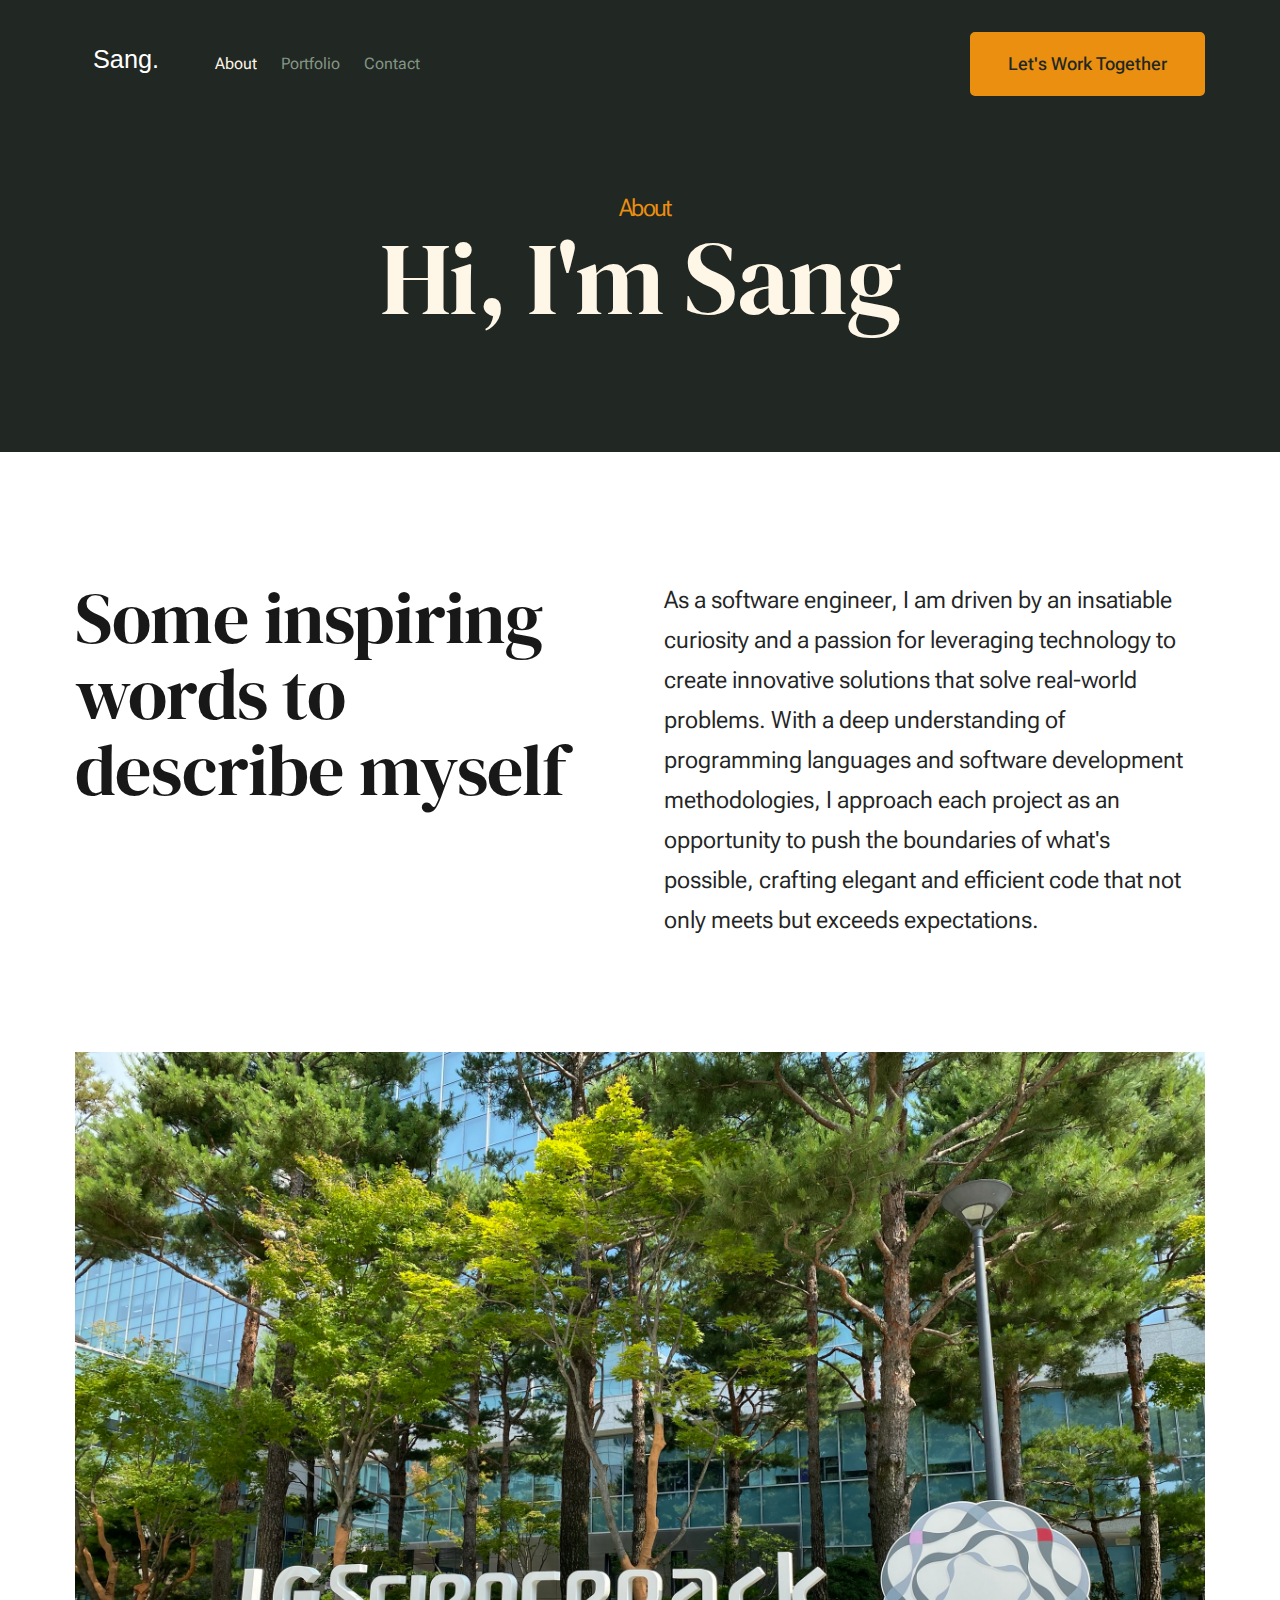
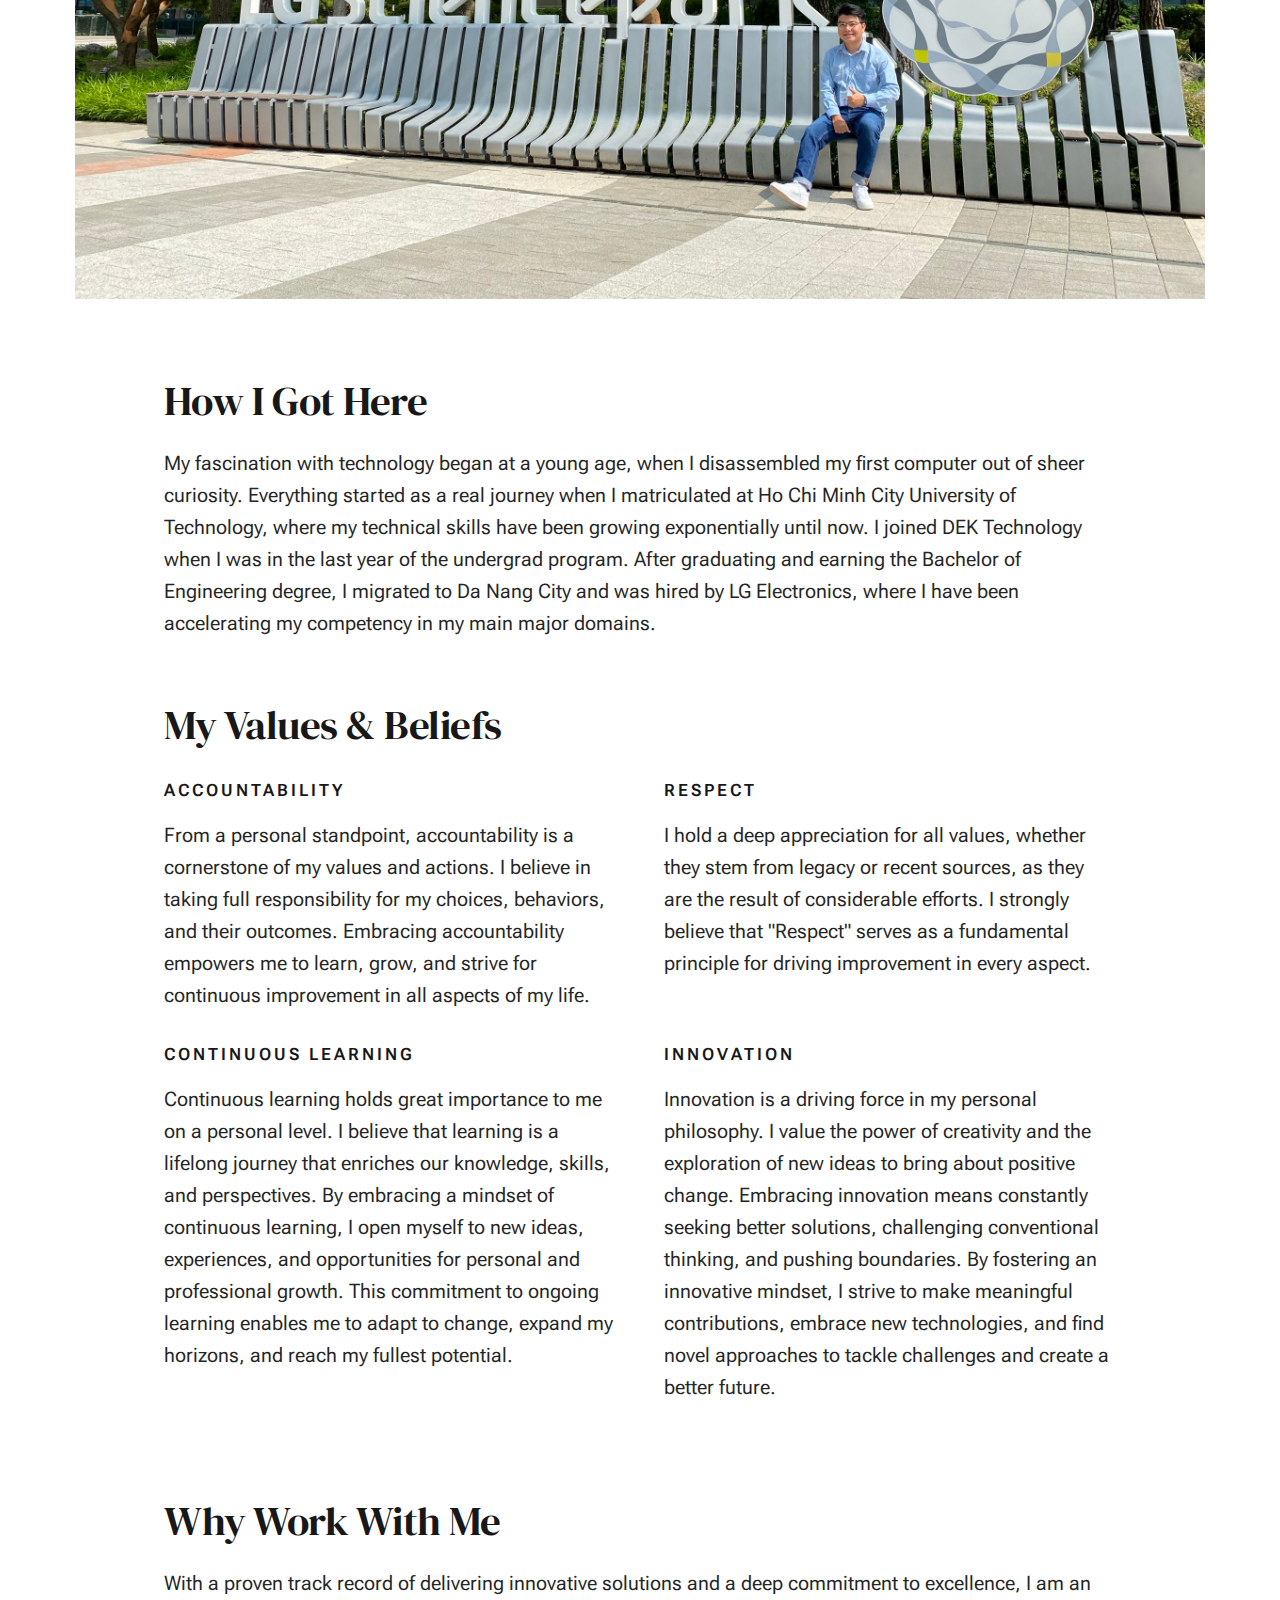
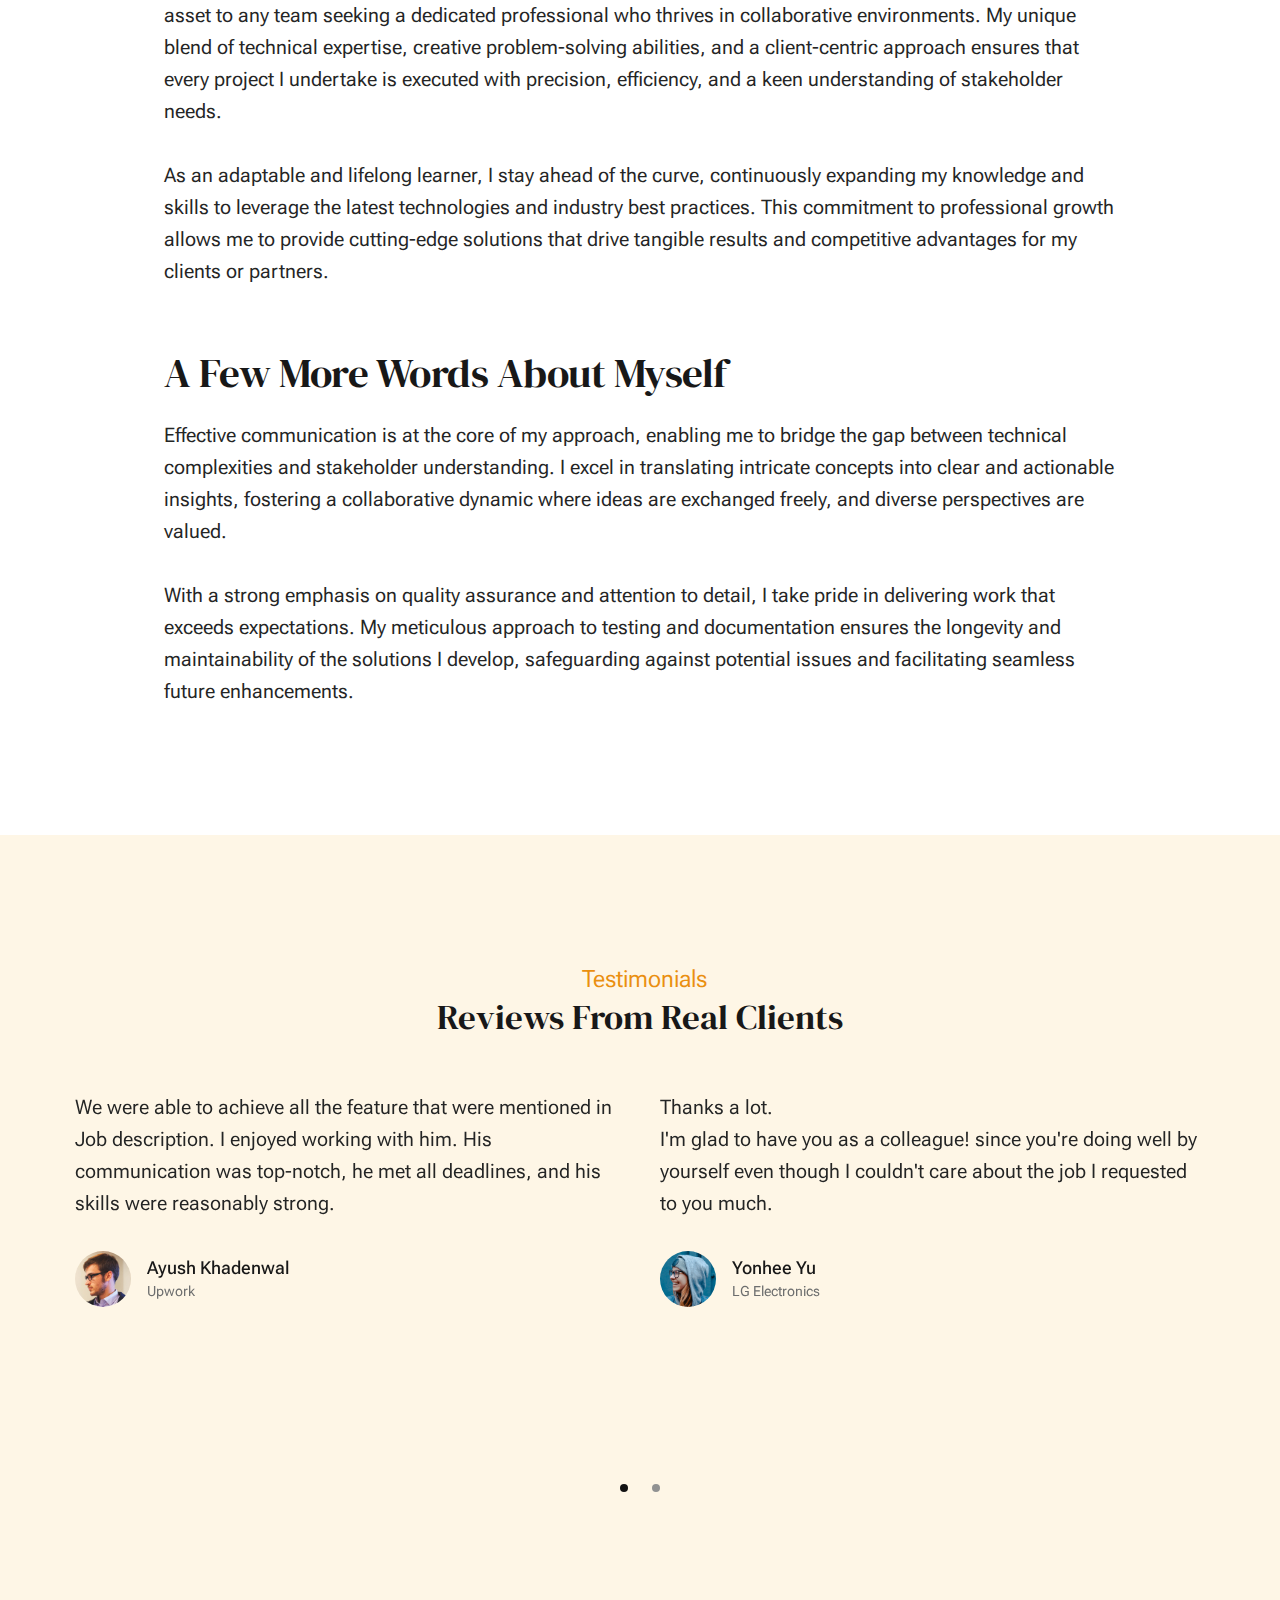
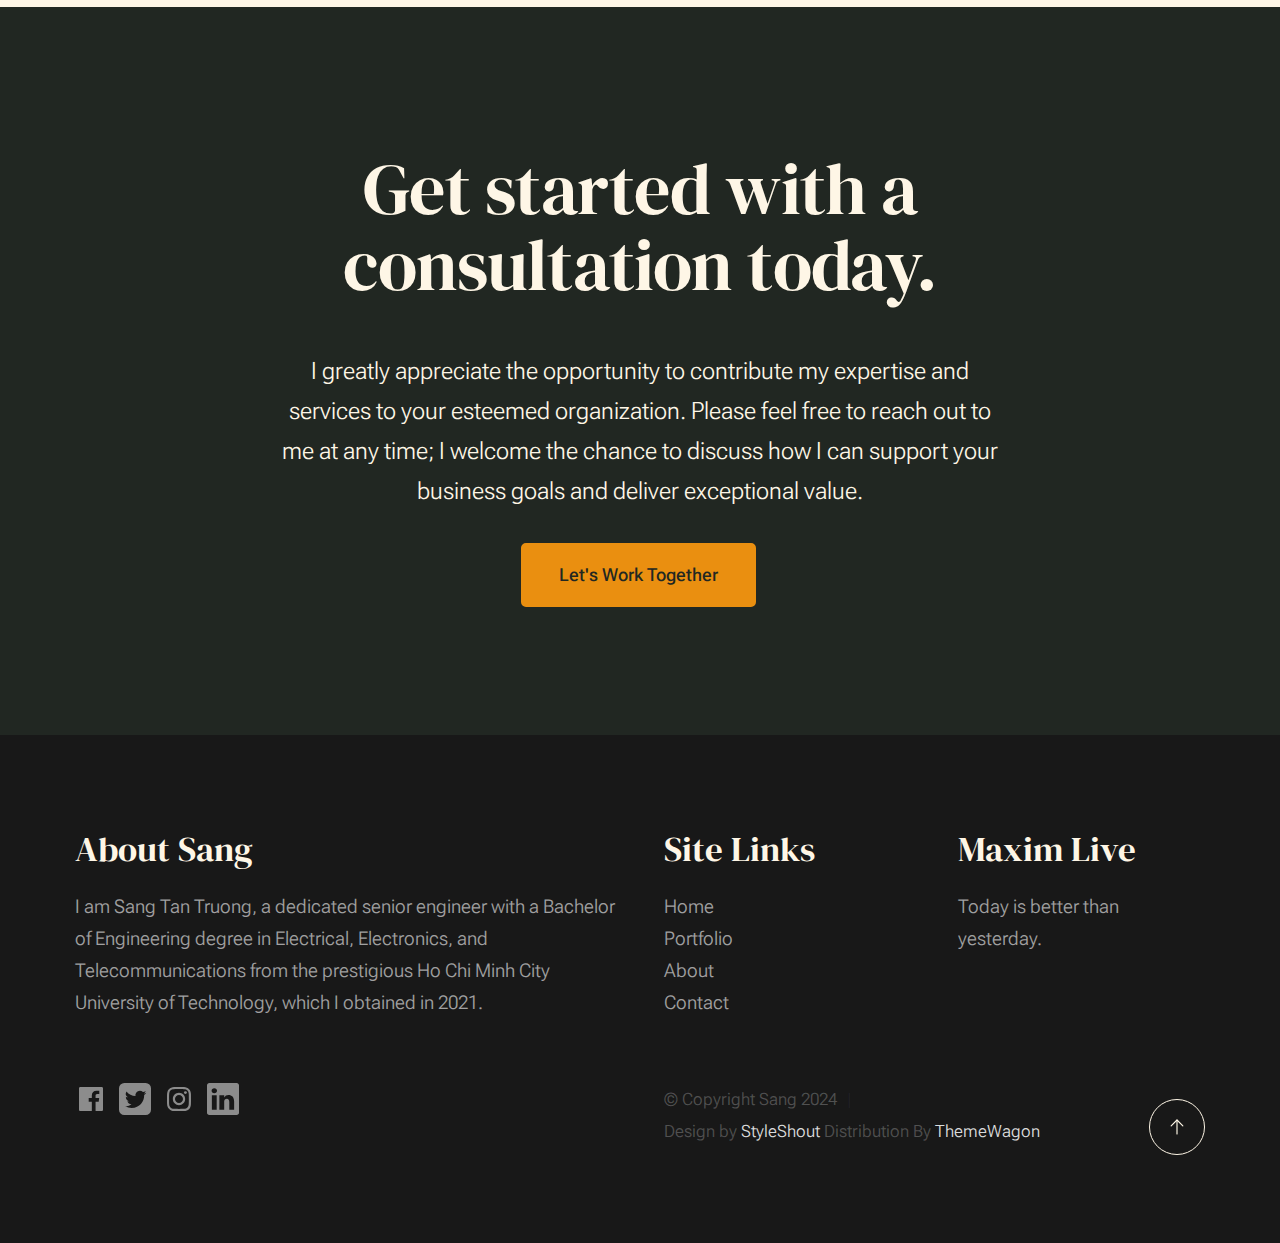
==== commit dcab2a33: "Update About - Portfolio and about pages" ====
--- a/about.html
+++ b/about.html
@@ -47,7 +47,7 @@
     <div id="page" class="s-pagewrap">
 
 
-        <!-- # site header 
+        <!-- # site header
         ================================================== -->
         <header class="s-header">
 
@@ -64,18 +64,17 @@
                 </div> <!-- end s-header__block -->
 
                 <nav class="s-header__nav">
-    
+
                     <ul class="s-header__menu-links">
                         <li class="current"><a href="about.html">About</a></li>
-                        <li><a href="services.html">Services</a></li>
-                        <li><a href="blog.html">Journal</a></li>
+                        <li><a href="services.html">Portfolio</a></li>
                         <li><a href="contact.html">Contact</a></li>
                     </ul> <!-- s-header__menu-links -->
 
                     <div class="s-header__contact">
-                        <a href="contact.html" class="btn btn--primary s-header__contact-btn">Let's Work Together</a>                        
+                        <a href="contact.html" class="btn btn--primary s-header__contact-btn">Let's Work Together</a>
                     </div> <!-- s-header__contact -->
-    
+
                 </nav> <!-- end s-header__nav -->
 
             </div> <!-- end s-header__inner -->
@@ -94,48 +93,49 @@
                                 <span class="page-title__small-type text-pretitle">About</span>
                                 Hi, I'm Sang
                             </h1>
-                            
+
                         </div>
                     </div>
-               </section> <!-- end pageheader --> 
+               </section> <!-- end pageheader -->
 
                <section class="s-pagecontent pagecontent">
 
                     <div class="row pageintro">
                         <div class="column xl-6 lg-12">
-                            <h2 class="text-display-title">Some inspiring words to describe yourself</h2>
+                            <h2 class="text-display-title">Some inspiring words to describe myself</h2>
                         </div>
                         <div class="column xl-6 lg-12 u-flexitem-x-right">
                             <p class="lead">
-                            Lorem ipsum dolor sit amet consectetur, adipisicing elit. Alias eos quas blanditiis, quos sint nostrum fugit aperiam 
-                            inventore optio itaque molestias corporis, ipsa tenetur eligendi nihil iste porro, natus culpa consequuntur? Maxime, 
-                            corporis tempore. Sed tenetur veritatis velit recusandae eum, molestiae voluptate ducimus laudantium esse illo 
-                            doloribus atque eligendi deleniti iusto. 
-                            </p>
-                        </div>                       
-                    </div> <!-- end pageintro -->   
-                    
+                                As a software engineer, I am driven by an insatiable curiosity and a passion for
+                                leveraging technology to create innovative solutions that solve real-world problems.
+                                With a deep understanding of programming languages and software development methodologies,
+                                I approach each project as an opportunity to push the boundaries of what's possible,
+                                crafting elegant and efficient code that not only meets but exceeds expectations.
+                            </p>
+                        </div>
+                    </div> <!-- end pageintro -->
+
                     <div class="row pagemedia">
                         <d class="column xl-12">
-                            <figure class="page-media">                                
-                                <img src="images/thumbs/about/about-1200.jpg" 
-                                     srcset="images/thumbs/about/about-2400.jpg 2400w, 
-                                             images/thumbs/about/about-1200.jpg 1200w, 
+                            <figure class="page-media">
+                                <img src="images/thumbs/about/about-1200.jpg"
+                                     srcset="images/thumbs/about/about-2400.jpg 2400w,
+                                             images/thumbs/about/about-1200.jpg 1200w,
                                              images/thumbs/about/about-600.jpg 600w" sizes="(max-width: 2400px) 100vw, 2400px" alt="">
                             </figure>
                         </d>
                     </div> <!-- end pagemedia -->
 
                     <div class="row width-narrower pagemain">
-                        <div class="column xl-12"> 
+                        <div class="column xl-12">
 
                             <h2>How I Got Here</h2>
                             <p>
-                            Eaque temporibus culpa perferendis expedita assumenda mollitia magnam. Lorem ipsum dolor sit amet consectetur adipisicing elit
-                            facilis voluptates voluptatum animi numquam quas ea praesentium quaerat maxime sunt odit inventore itaque est et autem sequi nulla. 
-                            Distinctio obcaecati nesciunt asperiores dolorum tenetur voluptates, nemo alias doloremque. Quos cumque ipsum laudantium odio vero 
-                            aut odit nostrum aliquam? Nostrum in facilis, minus fuga quasi voluptas explicabo possimus incidunt, expedita tempora eius rem nobis sequi. 
-                            Doloribus esse sint suscipit quam nisi blanditiis voluptate explicabo.
+                                My fascination with technology began at a young age, when I disassembled my first computer out of sheer curiosity.
+                                Everything started as a real journey when I matriculated at Ho Chi Minh City University of Technology, where my technical skills
+                                have been growing exponentially until now. I joined DEK Technology when I was in the last year of the undergrad program.
+                                After graduating and earning the Bachelor of Engineering degree, I migrated to Da Nang City and was hired by LG Electronics, where
+                                I have been accelerating my competency in my main major domains.
                             </p>
 
                             <h2 class="u-add-bottom">My Values & Beliefs</h2>
@@ -143,67 +143,81 @@
                             <div class="grid-list-items list-items">
                                 <div class="grid-list-items__item list-items__item u-remove-bottom">
                                     <div class="list-items__item-header">
-                                        <h6 class="list-items__item-small-title">Consectetur</h6>
+                                        <h6 class="list-items__item-small-title">Accountability</h6>
                                     </div>
                                     <p>
-                                    Lorem ipsum dolor sit amet consectetur adipisicing elit. Mollitia accusamus consectetur adipisicing elit excepturi corrupti 
-                                    nam quae exercitationem cupiditate, provident ipsa delectus vero possimus reprehenderit quas ut officiis tempora voluptatum 
-                                    quibusdam consectetur commodi.
+                                        From a personal standpoint, accountability is a cornerstone of my values and actions.
+                                        I believe in taking full responsibility for my choices, behaviors, and their outcomes.
+                                        Embracing accountability empowers me to learn, grow, and strive for continuous improvement in all aspects of my life.
                                     </p>
                                 </div>
                                 <div class="grid-list-items__item list-items__item u-remove-bottom">
                                     <div class="list-items__item-header">
-                                        <h6 class="list-items__item-small-title">Adipisicing</h6>
-                                    </div>
-                                    <p> 
-                                    Molestias, autem impedit culpa dolores excepturi, quidem unde ducimus, rerum commodi deserunt earum, minus voluptatum.
-                                    Lorem ipsum dolor sit amet consectetur, adipisicing elit. Saepe doloremque provident quas quae exercitationem laboriosam.
+                                        <h6 class="list-items__item-small-title">Respect</h6>
+                                    </div>
+                                    <p>
+                                        I hold a deep appreciation for all values, whether they stem from legacy or recent sources,
+                                        as they are the result of considerable efforts.
+                                        I strongly believe that "Respect" serves as a fundamental principle for driving improvement in every aspect.
                                     </p>
                                 </div>
                                 <div class="grid-list-items__item list-items__item u-remove-bottom">
                                     <div class="list-items__item-header">
-                                        <h6 class="list-items__item-small-title">Doloremque</h6>
+                                        <h6 class="list-items__item-small-title">Continuous learning</h6>
                                     </div>
                                     <p>
-                                    Mollitia accusamus consectetur. Lorem ipsum dolor sit amet consectetur adipisicing elit. Adipisicing elit excepturi corrupti 
-                                    nam quae exercitationem cupiditate, provident ipsa delectus vero possimus reprehenderit quas ut officiis tempora voluptatum 
-                                    quibusdam consectetur commodi!
+                                        Continuous learning holds great importance to me on a personal level.
+                                        I believe that learning is a lifelong journey that enriches our knowledge,
+                                        skills, and perspectives. By embracing a mindset of continuous learning,
+                                        I open myself to new ideas, experiences, and opportunities for personal and professional growth.
+                                        This commitment to ongoing learning enables me to adapt to change, expand my horizons, and reach my fullest potential.
                                     </p>
                                 </div>
                                 <div class="grid-list-items__item list-items__item u-remove-bottom">
                                     <div class="list-items__item-header">
-                                        <h6 class="list-items__item-small-title">Assumenda</h6>
+                                        <h6 class="list-items__item-small-title">Innovation</h6>
                                     </div>
                                     <p>
-                                    Lorem ipsum dolor sit amet consectetur, adipisicing elit. Saepe doloremque provident quas quae exercitationem laboriosam. 
-                                    Molestias, autem? Impedit culpa dolores excepturi, quidem unde ducimus, rerum commodi deserunt earum, minus voluptatum?
+                                        Innovation is a driving force in my personal philosophy.
+                                        I value the power of creativity and the exploration of new ideas to bring about positive change.
+                                        Embracing innovation means constantly seeking better solutions, challenging conventional thinking,
+                                        and pushing boundaries. By fostering an innovative mindset,
+                                        I strive to make meaningful contributions, embrace new technologies,
+                                        and find novel approaches to tackle challenges and create a better future.
                                     </p>
                                 </div>
                             </div> <!--grid-list-items -->
 
                             <h2>Why Work With Me</h2>
                             <p>
-                            Lorem ipsum dolor sit amet consectetur adipisicing elit. Eaque temporibus culpa perferendis expedita assumenda mollitia magnam, 
-                            facilis voluptates voluptatum animi numquam quas ea praesentium quaerat maxime sunt odit inventore itaque est et autem sequi nulla. 
-                            Distinctio obcaecati nesciunt asperiores dolorum tenetur voluptates, nemo alias doloremque. Quos cumque ipsum laudantium odio vero aut 
-                            odit nostrum aliquam? Nostrum in facilis, minus fuga quasi voluptas explicabo possimus incidunt, expedita tempora eius rem nobis sequi. 
-                            Doloribus esse sint suscipit quam nisi blanditiis voluptate explicabo.
+                                With a proven track record of delivering innovative solutions and a deep commitment to excellence,
+                                I am an asset to any team seeking a dedicated professional who thrives in collaborative environments.
+                                My unique blend of technical expertise, creative problem-solving abilities,
+                                and a client-centric approach ensures that every project I undertake is executed with precision,
+                                efficiency, and a keen understanding of stakeholder needs.
                             </p>
 
                             <p>
-                            Quibusdam quis autem voluptatibus earum vel ex error ea magni. Rerum quam quos. Aut asperiores sit mollitia. Rem neque et voluptatem 
-                            eos quia sed eligendi et. Eaque velit eligendi ut magnam. Cumque ducimus laborum doloribus facere maxime vel earum quidem enim suscipit. 
-                            Numquam, corporis accusamus commodi saepe nostrum nesciunt nisi rem necessitatibus unde laboriosam molestias, quam ipsa voluptatum sed 
-                            ex cumque facilis assumenda maiores tempore reiciendis enim accusantium?
-                            </p>                   
+                                As an adaptable and lifelong learner, I stay ahead of the curve,
+                                continuously expanding my knowledge and skills to leverage the latest technologies and industry best practices.
+                                This commitment to professional growth allows me to provide cutting-edge solutions that drive tangible results
+                                and competitive advantages for my clients or partners.
+                            </p>
 
                             <h2>A Few More Words About Myself</h2>
                             <p>
-                            Lorem ipsum dolor sit amet consectetur adipisicing elit. Et assumenda debitis aut quidem ad voluptates quibusdam soluta temporibus, 
-                            eveniet nobis tempore sunt, provident sapiente accusamus dignissimos voluptatum fugiat nulla dicta nihil molestiae aspernatur error in. 
-                            Ut quo porro voluptatum delectus asperiores culpa non cum facere minima nesciunt assumenda, praesentium reprehenderit accusamus, quam 
-                            repellat nobis nemo? Ut magnam unde culpa pariatur possimus sunt fugiat ea maxime praesentium eaque quo odio sed eligendi harum dolor, 
-                            repellendus reprehenderit facere nihil quam. Saepe, magni.
+                                Effective communication is at the core of my approach,
+                                enabling me to bridge the gap between technical complexities and stakeholder understanding.
+                                I excel in translating intricate concepts into clear and actionable insights,
+                                fostering a collaborative dynamic where ideas are exchanged freely,
+                                and diverse perspectives are valued.
+                            </p>
+                            <p>
+                                With a strong emphasis on quality assurance and attention to detail,
+                                I take pride in delivering work that exceeds expectations.
+                                My meticulous approach to testing and documentation ensures the longevity and
+                                maintainability of the solutions I develop, safeguarding against potential issues and
+                                facilitating seamless future enhancements.
                             </p>
 
                         </div> <!-- end grid-block-->
@@ -215,84 +229,72 @@
 
                     <div class="s-testimonials__header row row-x-center text-center">
                         <div class="column xl-8 lg-12">
-        
+
                             <p class="text-pretitle">
                             Testimonials
                             </p>
                             <h3>
                             Reviews From Real Clients
-                            </h3>                        
-        
+                            </h3>
+
                         </div>
                     </div> <!--end s-testimonials__header -->
 
                     <div class="row s-testimonials__content">
                         <div class="column xl-12 testimonials">
 
-                            <div class="swiper-container testimonials__slider page-slider">
+                            <div class="swiper-container testimonials__slider home-slider">
 
                                 <div class="swiper-wrapper">
                                     <div class="testimonials__slide swiper-slide">
                                         <p>
-                                        Molestiae incidunt consequatur quis ipsa autem nam sit enim magni. Voluptas tempore rem. 
-                                        Explicabo a quaerat sint autem dolore ducimus ut consequatur neque. Nisi dolores quaerat fuga rem nihil nostrum.
-                                        Laudantium quia consequatur molestias.
+                                            We were able to achieve all the feature that were mentioned in Job description.
+                                            I enjoyed working with him. His communication was top-notch, he met all deadlines,
+                                            and his skills were reasonably strong.
                                         </p>
                                         <div class="testimonials__author">
                                             <img src="images/avatars/user-01.jpg" alt="Author image" class="testimonials__avatar">
                                             <cite class="testimonials__cite">
-                                                <strong>John Rockefeller</strong>
-                                                <span>Standard Oil Co.</span>
+                                                <strong>Ayush Khadenwal</strong>
+                                                <span>Upwork</span>
                                             </cite>
                                         </div>
                                     </div>
                                     <div class="testimonials__slide swiper-slide">
                                         <p>
-                                        Voluptas tempore rem. Molestiae incidunt consequatur quis ipsa autem nam sit enim magni. 
-                                        Explicabo a quaerat sint autem dolore ducimus ut consequatur neque. Nisi dolores quaerat fuga rem nihil nostrum.
-                                        Laudantium quia consequatur molestias.
-                                        </p>
-                                        <div class="testimonials__author">
-                                            <img src="images/avatars/user-04.jpg" alt="Author image" class="testimonials__avatar">
-                                            <cite class="testimonials__cite">
-                                                <strong>Andrew Carnegie</strong>
-                                                <span>Carnegie Steel Co.</span>
-                                            </cite>
-                                        </div>
-                                    </div>
-                                    <div class="testimonials__slide swiper-slide">
-                                        <p>
-                                        Nisi dolores quaerat fuga rem nihil nostrum. Molestiae incidunt consequatur quis ipsa autem nam sit enim magni. 
-                                        Voluptas tempore rem. Explicabo a quaerat sint autem dolore ducimus ut consequatur neque. 
-                                        Laudantium quia consequatur molestias.
-                                        </p>
-                                        <div class="testimonials__author">
-                                            <img src="images/avatars/user-06.jpg" alt="Author image" class="testimonials__avatar">
-                                            <cite class="testimonials__cite">
-                                                <strong>Henry Ford</strong>
-                                                <span>Ford Motor Co.</span>
-                                            </cite>
-                                        </div>
-                                    </div>
-                                    <div class="testimonials__slide swiper-slide">
-                                        <p>
-                                        Molestiae incidunt consequatur quis ipsa autem nam sit enim magni. Voluptas tempore rem. 
-                                        Explicabo a quaerat sint autem dolore ducimus ut consequatur neque. Nisi dolores quaerat fuga rem nihil nostrum.
-                                        Laudantium quia consequatur molestias.
+                                        Thanks a lot.<br>
+                                        I'm glad to have you as a colleague! since you're doing well by yourself
+                                        even though I couldn't care about the job I requested to you much.
                                         </p>
                                         <div class="testimonials__author">
                                             <img src="images/avatars/user-02.jpg" alt="Author image" class="testimonials__avatar">
                                             <cite class="testimonials__cite">
-                                                <strong>John Morgan</strong>
-                                                <span>JP Morgan & Co.</span>
+                                                <strong>Yonhee Yu</strong>
+                                                <span>LG Electronics</span>
                                             </cite>
                                         </div>
-                                    </div> 
-                                </div> <!-- end swiper-wrapper --> 
-
+                                    </div>
+                                    <div class="testimonials__slide swiper-slide">
+                                        <p>
+                                            Sang has done good work on developing c-Library for Pico (Pp-2040) and I enjoyed working with him.
+                                            His communication was top-notch, he met all deadlines, and his skills were reasonably strong.
+                                            At one point I asked for an additional milestone and he was very forthcoming that
+                                            the additional work was outside his area of expertise.
+                                            I enjoyed working with Sang and will likely have additional jobs for him in the future.
+                                        </p>
+                                        <div class="testimonials__author">
+                                            <img src="images/avatars/user-01.jpg" alt="Author image" class="testimonials__avatar">
+                                            <cite class="testimonials__cite">
+                                                <strong>Ayush Khadenwal</strong>
+                                                <span>Upwork</span>
+                                            </cite>
+                                        </div>
+                                    </div>
+                                </div> <!-- end swiper-wrapper -->
+    
                                 <div class="swiper-pagination"></div>
-
-                            </div> <!--end testimonials__slider --> 
+    
+                            </div> <!--end testimonials__slider -->
 
                         </div> <!-- testimonials -->
                     </div> <!--end s-testimonials__content -->
@@ -313,7 +315,9 @@
                         Get started with a consultation today.
                         </h2>
                         <p class="lead">
-                        Lorem ipsum dolor sit, amet consectetur adipisicing elit. Quis rem, esse doloribus sint eaque at debitis enim vitae minus expedita ratione dignissimos sit nostrum optio sequi. Ipsa at beatae quam.
+                            I greatly appreciate the opportunity to contribute my expertise and
+                            services to your esteemed organization. Please feel free to reach out to me at any time;
+                            I welcome the chance to discuss how I can support your business goals and deliver exceptional value.
                         </p>
                         <a href="contact.html" class="btn btn--primary">Let's Work Together</a>
                     </div>
@@ -324,80 +328,67 @@
         </section> <!-- end s-cta -->
 
 
-        <!-- # footer 
+        <!-- # footer
         ================================================== -->
         <footer class="s-footer">
             <div class="row s-footer__content">
-                <div class="column xl-6 lg-6 md-12 s-footer__block s-footer__about">                    
+                <div class="column xl-6 lg-6 md-12 s-footer__block s-footer__about">
                     <h3>About Sang</h3>
                     <p>
-                    Lorem ipsum dolor sit amet consectetur adipisicing elit. Voluptas illum quasi facere libero, 
-                    fugiat laboriosam possimus reprehenderit eveniet vero voluptatum fugit ad quis veritatis suscipit beatae 
-                    incidunt perferendis tempore earum hic repellendus quisquam recusandae ipsa id esse. Nobis, aut deleniti.
-                    Lorem ipsum dolor sit amet consectetur, adipisicing elit. Facere ratione dignissimos.
-                    </p>               
-                </div>                
+                        I am Sang Tan Truong, a dedicated senior engineer
+                        with a Bachelor of Engineering degree in Electrical, Electronics, and Telecommunications
+                        from the prestigious Ho Chi Minh City University of Technology, which I obtained in 2021.
+                    </p>
+                </div>
                 <div class="column xl-3 lg-6 md-12 s-footer__block s-footer__site-links">
                     <h3>Site Links</h3>
                     <ul class="link-list">
                         <li><a href="index.html">Home</a></li>
-                        <li><a href="services.html">Services</a></li>
-                        <li><a href="blog.html">Journal</a></li>
-                        <li><a href="about.html">About</a></li>
-                        <li><a href="contact.html">Contact</a></li>
-                        <li><a href="https://www.dreamhost.com/r.cgi?287326">DreamHost</a></li>
+                        <li><a href="services.html" target="_blank">Portfolio</a></li>
+                        <li><a href="about.html" target="_blank">About</a></li>
+                        <li><a href="contact.html" target="_blank">Contact</a></li>
                     </ul>
                 </div>
                 <div class="column xl-3 lg-6 md-12 tab-12 s-footer__block s-footer__newsletter">
-                    <h3>Newsletter</h3>
-
+                    <h3>Maxim Live</h3>
                     <p>
-                    Lorem ipsum dolor sit amet consectetur, adipisicing elit. Facere ratione dignissimos.
+                        Today is better than yesterday.
                     </p>
-
-                    <div class="subscribe-form">
-                        <form id="mc-form" class="mc-form">
-                            <input type="email" name="EMAIL" id="mce-EMAIL" class="u-fullwidth text-center" placeholder="Your Email Address" title="The domain portion of the email address is invalid (the portion after the @)." pattern="^([^\x00-\x20\x22\x28\x29\x2c\x2e\x3a-\x3c\x3e\x40\x5b-\x5d\x7f-\xff]+|\x22([^\x0d\x22\x5c\x80-\xff]|\x5c[\x00-\x7f])*\x22)(\x2e([^\x00-\x20\x22\x28\x29\x2c\x2e\x3a-\x3c\x3e\x40\x5b-\x5d\x7f-\xff]+|\x22([^\x0d\x22\x5c\x80-\xff]|\x5c[\x00-\x7f])*\x22))*\x40([^\x00-\x20\x22\x28\x29\x2c\x2e\x3a-\x3c\x3e\x40\x5b-\x5d\x7f-\xff]+|\x5b([^\x0d\x5b-\x5d\x80-\xff]|\x5c[\x00-\x7f])*\x5d)(\x2e([^\x00-\x20\x22\x28\x29\x2c\x2e\x3a-\x3c\x3e\x40\x5b-\x5d\x7f-\xff]+|\x5b([^\x0d\x5b-\x5d\x80-\xff]|\x5c[\x00-\x7f])*\x5d))*(\.\w{2,})+$" required>
-                            <input type="submit" name="subscribe" value="Subscribe" class="btn btn--primary btn--small u-fullwidth">
-                            <!-- <div style="position: absolute; left: -5000px;" aria-hidden="true"><input type="text" name="b_cdb7b577e41181934ed6a6a44_9a91cfe7b3" tabindex="-1" value=""></div> -->
-                            <div class="mc-status"></div>
-                        </form>
-                    </div>
-                </div>
-            </div>    
-            
+                </div>
+            </div>
+
             <div class="row s-footer__bottom">
                 <div class="column xl-6 lg-12">
                     <ul class="s-footer__social social-list">
                         <li>
-                            <a href="#0">
+                            <a href="https://www.facebook.com/tan.sang.1428/" target="_blank">
                                 <svg xmlns="http://www.w3.org/2000/svg" width="24" height="24" viewBox="0 0 24 24" style="fill:rgba(0, 0, 0, 1);transform:;-ms-filter:"><path d="M20,3H4C3.447,3,3,3.448,3,4v16c0,0.552,0.447,1,1,1h8.615v-6.96h-2.338v-2.725h2.338v-2c0-2.325,1.42-3.592,3.5-3.592 c0.699-0.002,1.399,0.034,2.095,0.107v2.42h-1.435c-1.128,0-1.348,0.538-1.348,1.325v1.735h2.697l-0.35,2.725h-2.348V21H20 c0.553,0,1-0.448,1-1V4C21,3.448,20.553,3,20,3z"></path></svg>
                                 <span class="u-screen-reader-text">Facebook</span>
                             </a>
                         </li>
                         <li>
-                            <a href="#0">
-                                <svg xmlns="http://www.w3.org/2000/svg" width="24" height="24" viewBox="0 0 24 24" style="fill:rgba(0, 0, 0, 1);transform:;-ms-filter:"><path d="M19.633,7.997c0.013,0.175,0.013,0.349,0.013,0.523c0,5.325-4.053,11.461-11.46,11.461c-2.282,0-4.402-0.661-6.186-1.809 c0.324,0.037,0.636,0.05,0.973,0.05c1.883,0,3.616-0.636,5.001-1.721c-1.771-0.037-3.255-1.197-3.767-2.793 c0.249,0.037,0.499,0.062,0.761,0.062c0.361,0,0.724-0.05,1.061-0.137c-1.847-0.374-3.23-1.995-3.23-3.953v-0.05 c0.537,0.299,1.16,0.486,1.82,0.511C3.534,9.419,2.823,8.184,2.823,6.787c0-0.748,0.199-1.434,0.548-2.032 c1.983,2.443,4.964,4.04,8.306,4.215c-0.062-0.3-0.1-0.611-0.1-0.923c0-2.22,1.796-4.028,4.028-4.028 c1.16,0,2.207,0.486,2.943,1.272c0.91-0.175,1.782-0.512,2.556-0.973c-0.299,0.935-0.936,1.721-1.771,2.22 c0.811-0.088,1.597-0.312,2.319-0.624C21.104,6.712,20.419,7.423,19.633,7.997z"></path></svg>
+                            <a href="https://twitter.com/sang_truon45366" target="_blank">
+                                <svg xmlns="http://www.w3.org/2000/svg" width="24" height="24" viewBox="0 0 24 24" fill="#000"><path d="M20 0a4 4 0 0 1 4 4v16a4 4 0 0 1-4 4H4a4 4 0 0 1-4-4V4a4 4 0 0 1 4-4h16zm-4.42 5.8a3.28 3.28 0 0 0-3.2 4.03A9.32 9.32 0 0 1 5.61 6.4a3.26 3.26 0 0 0 1.02 4.38 3.27 3.27 0 0 1-1.49-.4v.03a3.28 3.28 0 0 0 2.64 3.22 3.3 3.3 0 0 1-1.49.06 3.29 3.29 0 0 0 3.07 2.28 6.59 6.59 0 0 1-4.86 1.36 9.29 9.29 0 0 0 5.03 1.47c6.04 0 9.34-5 9.34-9.34v-.42a6.65 6.65 0 0 0 1.63-1.7c-.59.26-1.22.44-1.89.52.68-.41 1.2-1.05 1.45-1.82-.64.38-1.34.65-2.09.8a3.28 3.28 0 0 0-2.4-1.04z"/></svg>
                                 <span class="u-screen-reader-text">Twitter</span>
                             </a>
                         </li>
                         <li>
-                            <a href="#0">
+                            <a href="https://www.instagram.com/sang_truongtan/" target="_blank">
                                 <svg xmlns="http://www.w3.org/2000/svg" width="24" height="24" viewBox="0 0 24 24" style="fill:rgba(0, 0, 0, 1);transform:;-ms-filter:"><path d="M11.999,7.377c-2.554,0-4.623,2.07-4.623,4.623c0,2.554,2.069,4.624,4.623,4.624c2.552,0,4.623-2.07,4.623-4.624 C16.622,9.447,14.551,7.377,11.999,7.377L11.999,7.377z M11.999,15.004c-1.659,0-3.004-1.345-3.004-3.003 c0-1.659,1.345-3.003,3.004-3.003s3.002,1.344,3.002,3.003C15.001,13.659,13.658,15.004,11.999,15.004L11.999,15.004z"></path><circle cx="16.806" cy="7.207" r="1.078"></circle><path d="M20.533,6.111c-0.469-1.209-1.424-2.165-2.633-2.632c-0.699-0.263-1.438-0.404-2.186-0.42 c-0.963-0.042-1.268-0.054-3.71-0.054s-2.755,0-3.71,0.054C7.548,3.074,6.809,3.215,6.11,3.479C4.9,3.946,3.945,4.902,3.477,6.111 c-0.263,0.7-0.404,1.438-0.419,2.186c-0.043,0.962-0.056,1.267-0.056,3.71c0,2.442,0,2.753,0.056,3.71 c0.015,0.748,0.156,1.486,0.419,2.187c0.469,1.208,1.424,2.164,2.634,2.632c0.696,0.272,1.435,0.426,2.185,0.45 c0.963,0.042,1.268,0.055,3.71,0.055s2.755,0,3.71-0.055c0.747-0.015,1.486-0.157,2.186-0.419c1.209-0.469,2.164-1.424,2.633-2.633 c0.263-0.7,0.404-1.438,0.419-2.186c0.043-0.962,0.056-1.267,0.056-3.71s0-2.753-0.056-3.71C20.941,7.57,20.801,6.819,20.533,6.111z M19.315,15.643c-0.007,0.576-0.111,1.147-0.311,1.688c-0.305,0.787-0.926,1.409-1.712,1.711c-0.535,0.199-1.099,0.303-1.67,0.311 c-0.95,0.044-1.218,0.055-3.654,0.055c-2.438,0-2.687,0-3.655-0.055c-0.569-0.007-1.135-0.112-1.669-0.311 c-0.789-0.301-1.414-0.923-1.719-1.711c-0.196-0.534-0.302-1.099-0.311-1.669c-0.043-0.95-0.053-1.218-0.053-3.654 c0-2.437,0-2.686,0.053-3.655c0.007-0.576,0.111-1.146,0.311-1.687c0.305-0.789,0.93-1.41,1.719-1.712 c0.534-0.198,1.1-0.303,1.669-0.311c0.951-0.043,1.218-0.055,3.655-0.055c2.437,0,2.687,0,3.654,0.055 c0.571,0.007,1.135,0.112,1.67,0.311c0.786,0.303,1.407,0.925,1.712,1.712c0.196,0.534,0.302,1.099,0.311,1.669 c0.043,0.951,0.054,1.218,0.054,3.655c0,2.436,0,2.698-0.043,3.654H19.315z"></path></svg>
                                 <span class="u-screen-reader-text">Instagram</span>
                             </a>
                         </li>
                         <li>
-                            <a href="#0">
-                                <svg xmlns="http://www.w3.org/2000/svg" width="24" height="24" viewBox="0 0 24 24" style="fill: rgba(0, 0, 0, 1);transform: ;msFilter:;"><path d="M20.66 6.98a9.932 9.932 0 0 0-3.641-3.64C15.486 2.447 13.813 2 12 2s-3.486.447-5.02 1.34c-1.533.893-2.747 2.107-3.64 3.64S2 10.187 2 12s.446 3.487 1.34 5.02a9.924 9.924 0 0 0 3.641 3.64C8.514 21.553 10.187 22 12 22s3.486-.447 5.02-1.34a9.932 9.932 0 0 0 3.641-3.64C21.554 15.487 22 13.813 22 12s-.446-3.487-1.34-5.02zM12 3.66c2 0 3.772.64 5.32 1.919-.92 1.174-2.286 2.14-4.1 2.9-1.002-1.813-2.088-3.327-3.261-4.54A7.715 7.715 0 0 1 12 3.66zM5.51 6.8a8.116 8.116 0 0 1 2.711-2.22c1.212 1.201 2.325 2.7 3.34 4.5-2 .6-4.114.9-6.341.9-.573 0-1.006-.013-1.3-.04A8.549 8.549 0 0 1 5.51 6.8zM3.66 12c0-.054.003-.12.01-.2.007-.08.01-.146.01-.2.254.014.641.02 1.161.02 2.666 0 5.146-.367 7.439-1.1.187.373.381.793.58 1.26-1.32.293-2.674 1.006-4.061 2.14S6.4 16.247 5.76 17.5c-1.4-1.587-2.1-3.42-2.1-5.5zM12 20.34c-1.894 0-3.594-.587-5.101-1.759.601-1.187 1.524-2.322 2.771-3.401 1.246-1.08 2.483-1.753 3.71-2.02a29.441 29.441 0 0 1 1.56 6.62 8.166 8.166 0 0 1-2.94.56zm7.08-3.96a8.351 8.351 0 0 1-2.58 2.621c-.24-2.08-.7-4.107-1.379-6.081.932-.066 1.765-.1 2.5-.1.799 0 1.686.034 2.659.1a8.098 8.098 0 0 1-1.2 3.46zm-1.24-5c-1.16 0-2.233.047-3.22.14a27.053 27.053 0 0 0-.68-1.62c2.066-.906 3.532-2.006 4.399-3.3 1.2 1.414 1.854 3.027 1.96 4.84-.812-.04-1.632-.06-2.459-.06z"></path></svg>
-                                <span class="u-screen-reader-text">Dribbble</span>
+                            <a href="https://www.linkedin.com/in/sang-truong-tan-82979b220/" target="_blank">
+                                <svg xmlns="http://www.w3.org/2000/svg" width="24" height="24" viewBox="0 0 24 24" fill="#000"><path d="M22.23 0H1.77C.8 0 0 .77 0 1.72v20.56C0 23.23.8 24 1.77 24h20.46c.98 0 1.77-.77 1.77-1.72V1.72C24 .77 23.2 0 22.23 0zM7.27 20.1H3.65V9.24h3.62V20.1zM5.47 7.76h-.03c-1.22 0-2-.83-2-1.87 0-1.06.8-1.87 2.05-1.87 1.24 0 2 .8 2.02 1.87 0 1.04-.78 1.87-2.05 1.87zM20.34 20.1h-3.63v-5.8c0-1.45-.52-2.45-1.83-2.45-1 0-1.6.67-1.87 1.32-.1.23-.11.55-.11.88v6.05H9.28s.05-9.82 0-10.84h3.63v1.54a3.6 3.6 0 0 1 3.26-1.8c2.39 0 4.18 1.56 4.18 4.89v6.21z"/></svg>
+                                <span class="u-screen-reader-text">Linkedin</span>
                             </a>
                         </li>
                     </ul> <!-- end s-footer__social -->
                 </div>
                 <div class="column xl-6 lg-12">
                     <p class="ss-copyright">
-                        <span>© Copyright Sang 2022</span> 
+                        <span>© Copyright Sang 2024</span>
                         <span>Design by <a href="https://www.styleshout.com/">StyleShout</a> Distribution By <a href="https://themewagon.com">ThemeWagon</a></span>
                     </p>
                 </div>
@@ -408,7 +399,7 @@
                     </a>
                 </div> <!-- end ss-go-top -->
             </div>
-            
+
         </footer> <!-- end s-footer -->
 
     </div> <!-- end page-wrap -->
